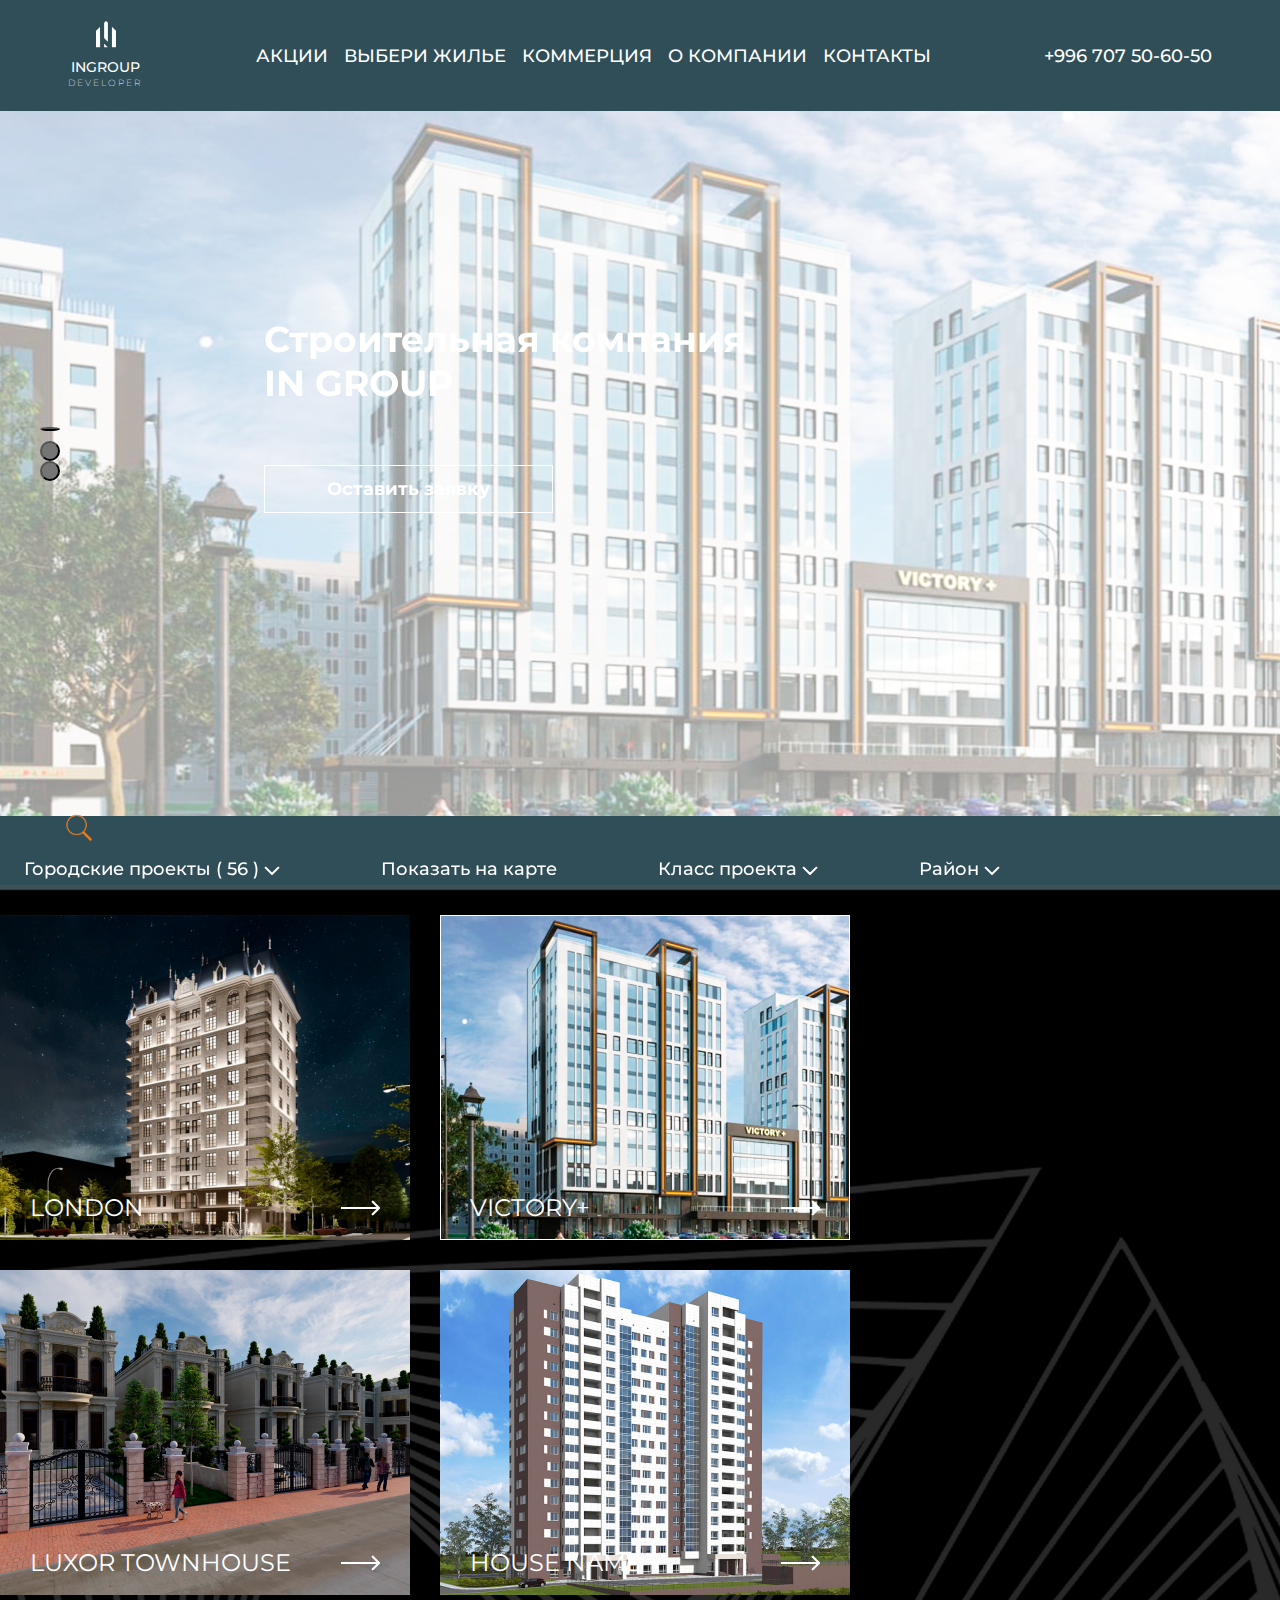
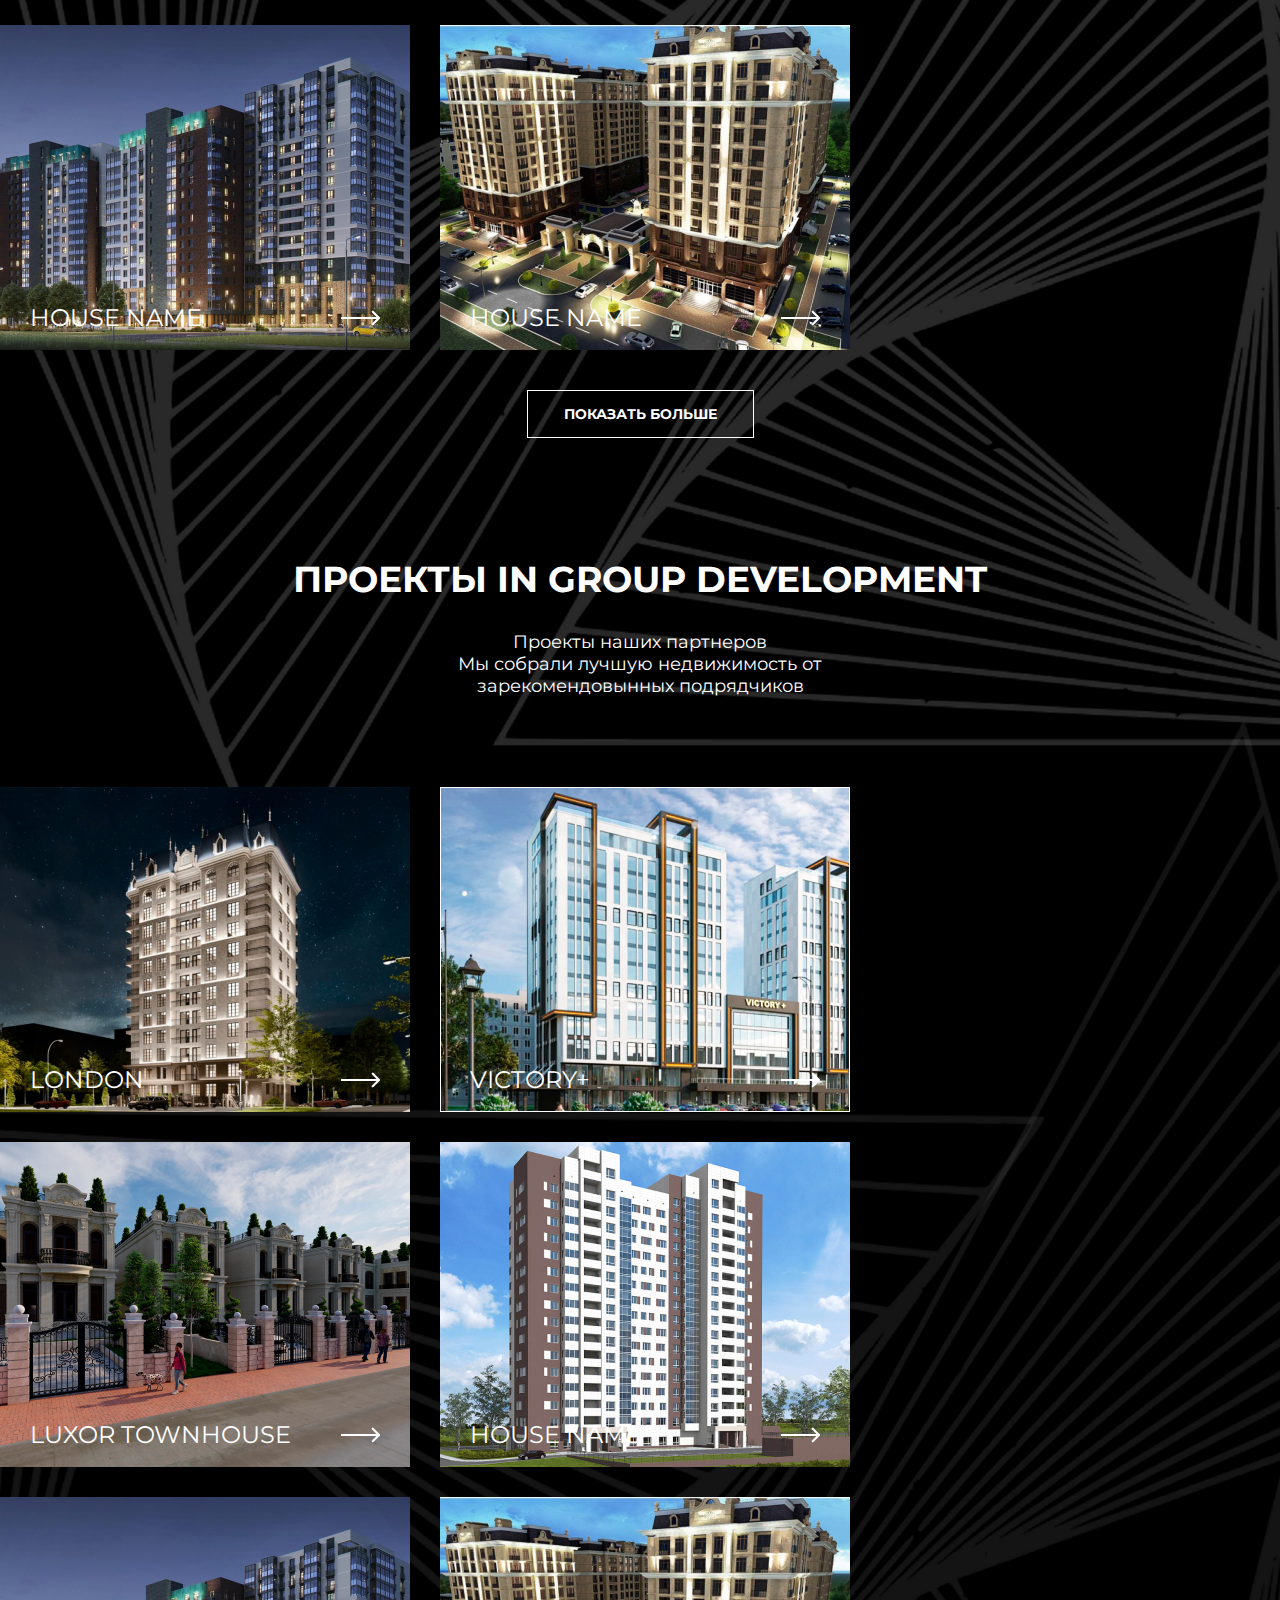
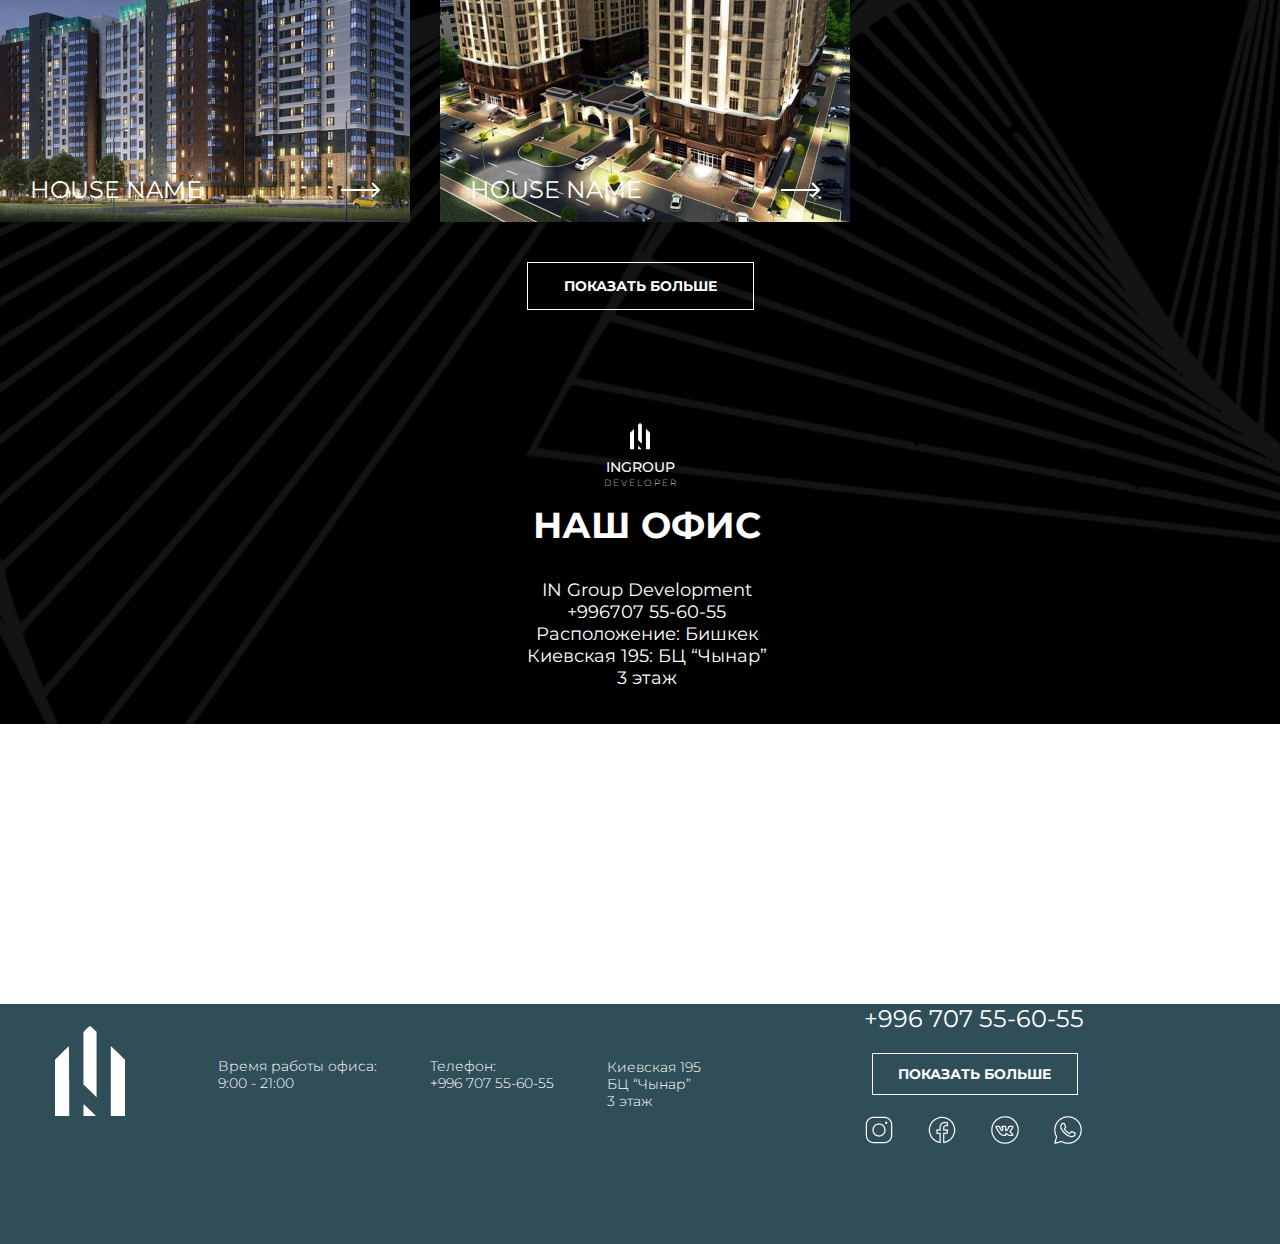
==== index.html @ eb4020ed "Настройка страниц" ====
<!DOCTYPE html>
<html lang="en">

<head>
  <meta charset="UTF-8" />
  <meta http-equiv="X-UA-Compatible" content="IE=edge" />
  <meta name="viewport" content="width=device-width, initial-scale=1.0" />
  <title>IN_GROUP</title>
  <!-- Подключение стилей -->
  <link rel="stylesheet" href="css/bootstrap.css" />
  <link href="https://cdn.jsdelivr.net/npm/bootstrap@5.2.0-beta1/dist/css/bootstrap.min.css" rel="stylesheet"
    integrity="sha384-0evHe/X+R7YkIZDRvuzKMRqM+OrBnVFBL6DOitfPri4tjfHxaWutUpFmBp4vmVor" crossorigin="anonymous" />
  <link rel="stylesheet" href="css/main.css" />
  <link rel="preconnect" href="https://fonts.googleapis.com" />
  <link rel="preconnect" href="https://fonts.gstatic.com" crossorigin />
  <link
    href="https://fonts.googleapis.com/css2?family=Inter:wght@300&family=Montserrat:wght@200;400;500;700&family=Roboto:ital@0;1&family=Shizuru&display=swap"
    rel="stylesheet" />
  <!-- Подключение стилей -->
</head>

<body>
  <!-- HEADER  START-->
  <header>
    <div class="container-xxl">
      <nav class="navbar navbar-expand-lg">
        <div class="hedear__block d-flex justify-content-around">
          <div class="logo d-flex flex-column align-items-center justify-content-center ml-n2">
            <a class="mb-1" href="index.html">
              <svg width="20" height="27" viewBox="0 0 20 27" fill="none" xmlns="http://www.w3.org/2000/svg">
                <path fill-rule="evenodd" clip-rule="evenodd"
                  d="M8.96469 0.876563L8.125 1.75281V9.40187V17.0509L10 18.9062L11.875 20.7616V11.2206V1.67938L10.9984 0.839686C10.5166 0.377811 10.0506 0 9.96313 0C9.87594 0 9.42656 0.394375 8.96469 0.876563ZM1.94406 7.89906L0 9.86063V18.0553V26.25H2.03125H4.0625V16.0938C4.0625 10.5078 4.02344 5.9375 3.97531 5.9375C3.9275 5.9375 3.01344 6.82031 1.94406 7.89906ZM15.9375 16.0247V26.25H17.9688H20V18.0378V9.82563L17.9688 7.8125L15.9375 5.79937V16.0247ZM8.125 24.5312V26.25H9.91125H11.6975L10 24.5312C9.06656 23.5859 8.2625 22.8125 8.21375 22.8125C8.165 22.8125 8.125 23.5859 8.125 24.5312Z"
                  fill="white" />
              </svg>
            </a>
            <span class="logo_text1 mb-1">INGROUP</span>
            <span class="logo_text2 mb-1">D E V E L O P E R</span>
          </div>
          <div class="navbar-nav header-title d-flex align-items-center">
            <a class="nav-link active" aria-current="page" href="#">АКЦИИ</a>
            <a class="nav-link" href="choose_accommodation.html">ВЫБЕРИ ЖИЛЬЕ</a>
            <a class="nav-link" href="commerce.html">КОММЕРЦИЯ</a>
            <a class="nav-link" href="about_company.html">О КОМПАНИИ</a>
            <a class="nav-link" href="#">КОНТАКТЫ</a>
          </div>
          <div class="telephone d-flex align-items-center">+996 707 50-60-50</div>
        </div>
      </nav>
    </div>
  </header>

  <!-- HEADER END-->

  <!-- SLIDER START-->

  <section>
    <div class="container-xxl">
      <div id="carouselExampleDark" class="carousel carousel-dark slide" data-bs-ride="carousel">
        <div class="carousel-indicators flex-column slaider__button">
          <button type="button" data-bs-target="#carouselExampleDark" data-bs-slide-to="0" class="active"
            aria-current="true" aria-label="Slide 1"></button>
          <button type="button" data-bs-target="#carouselExampleDark" data-bs-slide-to="1"
            aria-label="Slide 2"></button>
          <button type="button" data-bs-target="#carouselExampleDark" data-bs-slide-to="2"
            aria-label="Slide 3"></button>
        </div>
        <div class="carousel-inner">
          <div class="carousel-item active" data-bs-interval="10000">
            <img src="img/slaider_image_1.svg" class="d-block " alt="..." />
            <div class="carousel-caption d-none d-md-block mb-12">
              <div class="d-flex flex-column justify-content-start">
                <span class="d-flex">Строительная компания</span>
                <span class="d-flex">IN GROUP</span>
              </div>
              <button type="button" class="d-flex justify-content-start">
                Оставить заявку
              </button>
            </div>
          </div>
          <div class="carousel-item" data-bs-interval="2000">
            <img src="img/slaider_image_2.svg" class="d-block " alt="..." />
            <div class="carousel-caption d-none d-md-block">
              <div class="d-flex flex-column justify-content-start">
                <span class="d-flex">Строительная компания</span>
                <span class="d-flex">IN GROUP</span>
              </div>
              <button type="button" class="d-flex justify-content-start">
                Оставить заявку
              </button>
            </div>
          </div>
          <div class="carousel-item">
            <img src="img/slaider_image_3.svg" class="d-block" alt="..." />
            <div class="carousel-caption d-none d-md-block">
              <div class="d-flex flex-column justify-content-start">
                <span class="d-flex">Строительная компания</span>
                <span class="d-flex">IN GROUP</span>
              </div>
              <button type="button" class="d-flex justify-content-start">
                Оставить заявку
              </button>
            </div>
          </div>
        </div>
      </div>
    </div>
    <nav class="navbar navbar-expand-lg bg-light lowerbar">
      <div class="container-xxl">
        <svg class="ml-5" width="30" height="30" viewBox="0 0 30 30" fill="none" xmlns="http://www.w3.org/2000/svg"
          xmlns:xlink="http://www.w3.org/1999/xlink">
          <rect width="30" height="30" fill="url(#pattern0)" />
          <defs>
            <pattern id="pattern0" patternContentUnits="objectBoundingBox" width="1" height="1">
              <use xlink:href="#image0_9_82" transform="scale(0.02)" />
            </pattern>
            <image id="image0_9_82" width="50" height="50"
              xlink:href="[data-uri]" />
          </defs>
        </svg>
        <button class="navbar-toggler" type="button" data-bs-toggle="collapse" data-bs-target="#navbarNavDropdown"
          aria-controls="navbarNavDropdown" aria-expanded="false" aria-label="Toggle navigation">
          <span class="navbar-toggler-icon"></span>
        </button>
        <div class="collapse navbar-collapse d-flex justify-content-center " id="navbarNavDropdown">
          <ul class="navbar-nav lowerbar__nav d-flex align-items-center">
            <li class="nav-item dropdown">
              <a class="nav-link" href="#" id="navbarDropdownMenuLink" role="button" data-bs-toggle="dropdown"
                aria-expanded="false">
                Городские проекты ( 56 )
                <svg width="16" height="9" viewBox="0 0 16 9" fill="none" xmlns="http://www.w3.org/2000/svg">
                  <path
                    d="M7.29289 8.70711C7.68342 9.09763 8.31658 9.09763 8.70711 8.70711L15.0711 2.34315C15.4616 1.95262 15.4616 1.31946 15.0711 0.928932C14.6805 0.538408 14.0474 0.538408 13.6569 0.928932L8 6.58579L2.34315 0.928932C1.95262 0.538408 1.31946 0.538408 0.928932 0.928932C0.538408 1.31946 0.538408 1.95262 0.928932 2.34315L7.29289 8.70711ZM7 6V8H9V6H7Z"
                    fill="white" />
                </svg>
              </a>
              <ul class="dropdown-menu" aria-labelledby="navbarDropdownMenuLink">
                <li><a class="dropdown-item" href="#">Action</a></li>
                <li><a class="dropdown-item" href="#">Another action</a></li>
                <li>
                  <a class="dropdown-item" href="#">Something else here</a>
                </li>
              </ul>
            </li>
            <li class="nav-item">
              <a class="nav-link" href="#">Показать на карте</a>
            </li>
            <li class="nav-item dropdown  d-flex">
              <a class="nav-link" href="#" id="navbarDropdownMenuLink" role="button" data-bs-toggle="dropdown"
                aria-expanded="false">
                Класс проекта
                <svg width="16" height="9" viewBox="0 0 16 9" fill="none" xmlns="http://www.w3.org/2000/svg">
                  <path
                    d="M7.29289 8.70711C7.68342 9.09763 8.31658 9.09763 8.70711 8.70711L15.0711 2.34315C15.4616 1.95262 15.4616 1.31946 15.0711 0.928932C14.6805 0.538408 14.0474 0.538408 13.6569 0.928932L8 6.58579L2.34315 0.928932C1.95262 0.538408 1.31946 0.538408 0.928932 0.928932C0.538408 1.31946 0.538408 1.95262 0.928932 2.34315L7.29289 8.70711ZM7 6V8H9V6H7Z"
                    fill="white" />
                </svg>
              </a>
              <ul class="dropdown-menu" aria-labelledby="navbarDropdownMenuLink">
                <li><a class="dropdown-item" href="#">Action</a></li>
                <li><a class="dropdown-item" href="#">Another action</a></li>
                <li>
                  <a class="dropdown-item" href="#">Something else here</a>
                </li>
              </ul>
            </li>
            <li class="nav-item dropdown d-flex">
              <a class="nav-link" href="#" id="navbarDropdownMenuLink" role="button" data-bs-toggle="dropdown"
                aria-expanded="false">
                Район
                <svg width="16" height="9" viewBox="0 0 16 9" fill="none" xmlns="http://www.w3.org/2000/svg">
                  <path
                    d="M7.29289 8.70711C7.68342 9.09763 8.31658 9.09763 8.70711 8.70711L15.0711 2.34315C15.4616 1.95262 15.4616 1.31946 15.0711 0.928932C14.6805 0.538408 14.0474 0.538408 13.6569 0.928932L8 6.58579L2.34315 0.928932C1.95262 0.538408 1.31946 0.538408 0.928932 0.928932C0.538408 1.31946 0.538408 1.95262 0.928932 2.34315L7.29289 8.70711ZM7 6V8H9V6H7Z"
                    fill="white" />
                </svg>
              </a>
              <ul class="dropdown-menu" aria-labelledby="navbarDropdownMenuLink">
                <li><a class="dropdown-item" href="#">Action</a></li>
                <li><a class="dropdown-item" href="#">Another action</a></li>
                <li>
                  <a class="dropdown-item" href="#">Something else here</a>
                </li>
              </ul>
            </li>
          </ul>
        </div>
      </div>
    </nav>
  </section>

  <!-- SLIDER END-->

  <!-- PROJECTS START-->

  <section class="progect">
    <div class="container-xxl">
      <div class="house d-flex flex-wrap">
        <div class="house__item">
          <img src="/img/project/house1.png" alt="" />
          <div class="house__item--block">
            <span class="">LONDON</span>
            <img src="img/project/Arrow 1.png" alt="" class="">
          </div>
        </div>
        <div class="house__item">
          <img src="/img/project/house2.png" alt="" />
          <div class="house__item--block">
            <span class="">VICTORY+</span>
            <img src="img/project/Arrow 1.png" alt="" class="">
          </div>
        </div>
        <div class="house__item">
          <img src="/img/project/house3.png" alt="" />
          <div class="house__item--block">
            <span class="">LUXOR TOWNHOUSE</span>
            <img src="img/project/Arrow 1.png" alt="" class="">
          </div>
        </div>
        <div class="house__item">
          <img src="/img/project/house4.png" alt="" />
          <div class="house__item--block">
            <span class="">HOUSE NAME</span>
            <img src="img/project/Arrow 1.png" alt="" class="">
          </div>
        </div>
        <div class="house__item">
          <img src="/img/project/house5.png" alt="" />
          <div class="house__item--block">
            <span class="">HOUSE NAME</span>
            <img src="img/project/Arrow 1.png" alt="" class="">
          </div>
        </div>
        <div class="house__item">
          <img src="/img/project/house6.png" alt="" />
          <div class="house__item--block">
            <span class="">HOUSE NAME</span>
            <img src="img/project/Arrow 1.png" alt="" class="">
          </div>
        </div>
      </div>
      <div class="d-flex flex-column align-items-center project-title">
        <button type="button" class="">
          ПОКАЗАТЬ БОЛЬШЕ
        </button>
        <span class="span1">
          ПРОЕКТЫ IN GROUP DEVELOPMENT
        </span>
        <div class="">
          Проекты наших партнеров
          <br>Мы собрали лучшую недвижимость от
          <br>зарекомендовынных подрядчиков
        </div>
      </div>
      <div class="house d-flex flex-wrap">
        <div class="house__item">
          <img src="/img/project/house1.png" alt="" />
          <div class="house__item--block">
            <span class="">LONDON</span>
            <img src="img/project/Arrow 1.png" alt="" class="">
          </div>
        </div>
        <div class="house__item">
          <img src="/img/project/house2.png" alt="" />
          <div class="house__item--block">
            <span class="">VICTORY+</span>
            <img src="img/project/Arrow 1.png" alt="" class="">
          </div>
        </div>
        <div class="house__item">
          <img src="/img/project/house3.png" alt="" />
          <div class="house__item--block">
            <span class="">LUXOR TOWNHOUSE</span>
            <img src="img/project/Arrow 1.png" alt="" class="">
          </div>
        </div>
        <div class="house__item">
          <img src="/img/project/house4.png" alt="" />
          <div class="house__item--block">
            <span class="">HOUSE NAME</span>
            <img src="img/project/Arrow 1.png" alt="" class="">
          </div>
        </div>
        <div class="house__item">
          <img src="/img/project/house5.png" alt="" />
          <div class="house__item--block">
            <span class="">HOUSE NAME</span>
            <img src="img/project/Arrow 1.png" alt="" class="">
          </div>
        </div>
        <div class="house__item">
          <img src="/img/project/house6.png" alt="" />
          <div class="house__item--block">
            <span class="">HOUSE NAME</span>
            <img src="img/project/Arrow 1.png" alt="" class="">
          </div>
        </div>
      </div>
      <div class="d-flex flex-column align-items-center project-title">
        <button type="button" class="button2">
          ПОКАЗАТЬ БОЛЬШЕ
        </button>
        <div class="logo-project-title d-flex flex-column align-items-center justify-content-center">
          <a class="mb-1" href="#">
            <svg width="20" height="27" viewBox="0 0 20 27" fill="none" xmlns="http://www.w3.org/2000/svg">
              <path fill-rule="evenodd" clip-rule="evenodd"
                d="M8.96469 0.876563L8.125 1.75281V9.40187V17.0509L10 18.9062L11.875 20.7616V11.2206V1.67938L10.9984 0.839686C10.5166 0.377811 10.0506 0 9.96313 0C9.87594 0 9.42656 0.394375 8.96469 0.876563ZM1.94406 7.89906L0 9.86063V18.0553V26.25H2.03125H4.0625V16.0938C4.0625 10.5078 4.02344 5.9375 3.97531 5.9375C3.9275 5.9375 3.01344 6.82031 1.94406 7.89906ZM15.9375 16.0247V26.25H17.9688H20V18.0378V9.82563L17.9688 7.8125L15.9375 5.79937V16.0247ZM8.125 24.5312V26.25H9.91125H11.6975L10 24.5312C9.06656 23.5859 8.2625 22.8125 8.21375 22.8125C8.165 22.8125 8.125 23.5859 8.125 24.5312Z"
                fill="white" />
            </svg>
          </a>
          <span class="logo_text1 mb-1">INGROUP</span>
          <span class="logo_text2 mb-1">D E V E L O P E R</span>
        </div>
        <span class="span2">
          НАШ ОФИС
        </span>
        <div class="address">
          IN Group Development
          <br>+996707 55-60-55
          <br>Расположение: Бишкек
          <br>Киевская 195: БЦ “Чынар”
          <br>3 этаж
        </div>
      </div>
    </div>
  </section>

  <!-- PROJECTS END-->

  <!-- MAP START-->

  <section class="section-map">
    <div class="container-xxl">
      <div class="map">
        <iframe
          src="https://www.google.com/maps/embed?pb=!1m18!1m12!1m3!1d2923.849514815097!2d74.57526641472805!3d42.876020310354754!2m3!1f0!2f0!3f0!3m2!1i1024!2i768!4f13.1!3m3!1m2!1s0x389ec8162400a293%3A0x1d304b8e4ea9b351!2zMTk1INGD0LsuINCa0LjQtdCy0YHQutCw0Y8sINCR0LjRiNC60LXQug!5e0!3m2!1sru!2skg!4v1654574723493!5m2!1sru!2skg"
          width="1300" height="280" style="border:0;" allowfullscreen="" loading="lazy"
          referrerpolicy="no-referrer-when-downgrade"></iframe>
      </div>
    </div>
  </section>

  <!-- MAP END-->

  <!-- FOOTER START -->

  <section class="section-footer">
    <div class="container-xxl">
      <div class="footer d-flex justify-content-around align-items-center">
        <a class="" href="#">
          <svg width="70" height="90" viewBox="0 0 70 90" fill="none" xmlns="http://www.w3.org/2000/svg">
            <path fill-rule="evenodd" clip-rule="evenodd"
              d="M31.3764 3.00536L28.4375 6.00964V32.235V58.4604L35 64.8214L41.5625 71.1825V38.4707V5.75786L38.4945 2.87892C36.808 1.29535 35.1772 0 34.8709 0C34.5658 0 32.993 1.35214 31.3764 3.00536ZM6.80422 27.0825L0 33.8079V61.9039V90H7.10938H14.2188V55.1786C14.2188 36.0268 14.082 20.3571 13.9136 20.3571C13.7462 20.3571 10.547 23.3839 6.80422 27.0825ZM55.7812 54.9418V90H62.8906H70V61.8439V33.6879L62.8906 26.7857L55.7812 19.8836V54.9418ZM28.4375 84.1071V90H34.6894H40.9413L35 84.1071C31.733 80.8661 28.9187 78.2143 28.7481 78.2143C28.5775 78.2143 28.4375 80.8661 28.4375 84.1071Z"
              fill="white" />
          </svg>
        </a>
        <span class="span1">
          Время работы офиса:
          <br>9:00 - 21:00
        </span>
        <span class="span2">
          Телефон:<br>+996 707 55-60-55
        </span>
        <span class="span3">
          Киевская 195
          <br>БЦ “Чынар”
          <br>3 этаж
        </span>
        <div class="d-flex flex-column social_network ">
          <span class="telephone">+996 707 55-60-55</span>
          <button type="button" class="ml-2">
            ПОКАЗАТЬ БОЛЬШЕ
          </button>
          <div class="d-flex justify-content-between">
            <a href="#"><img src="img/icons8-instagram-100 1.png" alt=""></a>
            <a href="#"><img src="img/icons8-facebook-100 1.png" alt=""></a>
            <a href="#"><img src="img/icons8-vk-circled-100 1.png" alt=""></a>
            <a href="#"><img src="img/icons8-whatsapp-100 1.png" alt=""></a>
          </div>
        </div>
      </div>
    </div>
  </section>

  <!-- FOOTER END -->

  <!-- Подключение скриптов -->
  <script src="https://cdn.jsdelivr.net/npm/bootstrap@5.2.0-beta1/dist/js/bootstrap.bundle.min.js"
    integrity="sha384-pprn3073KE6tl6bjs2QrFaJGz5/SUsLqktiwsUTF55Jfv3qYSDhgCecCxMW52nD2"
    crossorigin="anonymous"></script>
  <script src="js/script.js"></script>
  <!-- Подключение скриптов -->

</body>

</html>
---- css/main.css ----
* {
  margin: 0;
  padding: 0;
  -webkit-box-sizing: border-box;
          box-sizing: border-box;
  font-family: 'Montserrat', sans-serif;
}

body {
  margin: 0;
  padding: 0;
}

header {
  margin: 0 auto;
  color: #FFFFFF;
  background: #304E58 !important;
}

.hedear__block {
  width: 100%;
  background: #304E58 !important;
  height: 95px !important;
}

.nav-link {
  color: #FFFFFF !important;
  font-style: normal;
  font-weight: 500;
  font-size: 18px;
  line-height: 22px;
}

.navbar {
  --bs-navbar-padding-y: 0 !important;
}

.logo_text1 {
  width: 70px;
  height: 14px;
  font-style: normal;
  font-weight: 500;
  font-size: 14px;
  line-height: 17px;
}

.logo_text2 {
  width: 76px;
  height: 9px;
  font-style: normal;
  font-weight: 200;
  font-size: 9px;
  line-height: 11px;
}

.telephone {
  font-style: normal;
  font-weight: 500;
  font-size: 18px;
  line-height: 22px;
}

.slaider__button {
  width: 50px;
  margin-left: 40px !important;
  margin-right: 10px !important;
  padding-bottom: 325px;
}

.slaider__button button {
  width: 20px !important;
  height: 20px !important;
  border-radius: 50%;
  background: #757575;
}

.slaider__button button.active {
  margin-top: 10px !important;
  margin-bottom: 10px !important;
  height: 0px !important;
  background: #FFFFFF !important;
}

.carousel-caption div {
  font-style: normal;
  font-weight: 700;
  font-size: 36px;
  line-height: 44px;
  margin-left: 72px;
  color: #FFFFFF;
}

.carousel-caption button {
  padding: 12px 62px;
  background-color: rgba(28, 28, 28, 0);
  border: 1px solid #FFFFFF;
  font-style: normal;
  font-weight: 700;
  font-size: 18px;
  line-height: 22px;
  color: #FFFFFF;
  margin-bottom: 263px;
  margin-top: 60px;
  margin-left: 72px;
}

.navbar__lower__block {
  background: #304E58 !important;
  height: 69px !important;
}

.lowerbar {
  background: #304E58 !important;
  height: 69px !important;
}

.lowerbar__nav {
  gap: 85px;
}

.progect {
  background-image: url("../img/project/Bakground3.png");
  background-size: cover;
  background-repeat: no-repeat;
  background-position: center;
}

.house {
  gap: 30px 30px;
  padding-top: 30px;
}

.house__item {
  position: relative;
  width: 410px;
  height: 325px;
}

.house__item--block {
  display: -webkit-box;
  display: -ms-flexbox;
  display: flex;
  -webkit-box-pack: justify;
      -ms-flex-pack: justify;
          justify-content: space-between;
  -webkit-box-align: center;
      -ms-flex-align: center;
          align-items: center;
  width: 380px;
  height: 25px;
  position: absolute;
  bottom: 20px;
  padding-left: 30px;
}

.house__item--block span {
  font-style: normal;
  font-weight: 400;
  font-size: 24px;
  line-height: 29px;
  color: #FFFFFF;
}

.project-title button {
  background-color: rgba(28, 28, 28, 0);
  border: 1px solid #FFFFFF;
  font-style: normal;
  font-weight: 700;
  font-size: 14px;
  line-height: 17px;
  color: #FFFFFF;
  margin-top: 40px;
  width: 227px;
  height: 48px;
}

.project-title .span1 {
  font-style: normal;
  font-weight: 700;
  font-size: 36px;
  line-height: 44px;
  color: #FFFFFF;
  margin-top: 119px;
}

.project-title div {
  margin-top: 30px;
  margin-bottom: 65px;
  width: 486px;
  height: 61px;
  font-style: normal;
  font-weight: 400;
  font-size: 18px;
  line-height: 22px;
  text-align: center;
  color: #FFFFFF;
}

.project-title .button2 {
  margin-bottom: 86px;
}

.project-title .span2 {
  margin-top: 16px;
  margin-left: 13px;
  font-style: normal;
  font-weight: 700;
  font-size: 36px;
  line-height: 44px;
  color: #FFFFFF;
}

.project-title .logo-project-title {
  margin-bottom: 0;
}

.project-title .address {
  height: 80px;
  margin-top: 32px;
  margin-left: 13px;
}

.map {
  overflow: hidden;
  margin-top: 0px;
  height: 280px;
}

.section-footer {
  height: 240px;
  background: #304E58 !important;
}

.footer svg {
  margin-left: 28px;
}

.footer span {
  font-style: normal;
  font-weight: 300;
  font-size: 14px;
  line-height: 17px;
  color: #FFFFFF;
}

.footer button {
  background-color: rgba(28, 28, 28, 0);
  border: 1px solid #FFFFFF;
  font-style: normal;
  font-weight: 700;
  font-size: 14px;
  line-height: 17px;
  color: #FFFFFF;
  width: 206px;
  height: 42px;
}

.footer .span1 {
  margin-left: 40px;
}

.footer .span3 {
  margin-right: 110px;
  margin-top: 20px;
}

.social_network {
  gap: 20px;
  margin-right: 170px;
}

.social_network .telephone {
  font-style: normal;
  font-weight: 400;
  font-size: 24px;
  line-height: 29px;
  color: #FFFFFF;
}

.items {
  height: 869px;
  background-image: url("../img/Bakground2.png");
  background-size: cover;
  background-repeat: no-repeat;
  background-position: center;
}

.items svg {
  margin-top: 150px;
}

.items span {
  margin-top: 12px;
  font-style: normal;
  font-weight: 500;
  font-size: 36px;
  line-height: 44px;
  color: #FFFFFF;
}

.items div {
  margin-top: 40px;
  width: 800px;
  font-style: normal;
  font-weight: 500;
  font-size: 15px;
  line-height: 18px;
  text-align: center;
  color: #FFFFFF;
}

.image {
  position: relative;
}

.image button {
  position: absolute;
  font-style: normal;
  left: 0;
  bottom: 0;
  font-weight: 700;
  font-size: 32px;
  line-height: 39px;
  text-align: center;
  color: #000000;
  -webkit-box-sizing: border-box;
          box-sizing: border-box;
  width: 344px;
  height: 390px;
  background: rgba(255, 255, 255, 0.3);
  border: 3px solid #000000;
  -webkit-backdrop-filter: blur(4px);
          backdrop-filter: blur(4px);
}

.image .string3 {
  margin-right: 105px;
}

.image .color_white {
  color: white;
}

.news {
  height: 219px;
  background: #405258;
  font-style: normal;
  font-weight: 500;
  font-size: 36px;
  line-height: 44px;
  color: #FFFFFF;
}

.choose-footer {
  position: relative;
  width: 100%;
  -webkit-box-pack: center;
      -ms-flex-pack: center;
          justify-content: center;
}

.choose-footer__form {
  position: absolute;
  gap: 50px;
  top: 0;
  font-style: normal;
  font-weight: 400;
  font-size: 24px;
  line-height: 29px;
  color: #FFFFFF;
}

.choose-footer__form button {
  margin-top: 55px;
  margin-left: 40px;
  background-color: rgba(28, 28, 28, 0);
  border: 1px solid #FFFFFF;
  font-style: normal;
  font-weight: 700;
  font-size: 14px;
  line-height: 17px;
  color: #FFFFFF;
  padding: 15px;
  width: 280px;
}

.choose-footer .input {
  height: 25px;
}

.choose-footer input {
  outline: none !important;
  border: 0;
  border-bottom: 2px solid #FFFFFF;
  background-color: rgba(28, 28, 28, 0);
  color: #FFFFFF;
  padding-left: 10px;
}

.information {
  position: relative;
  height: 2100px;
  background-image: url("../img/commerce/image.png");
  background-size: cover;
  background-repeat: no-repeat;
  background-position: center;
}

.information .block1 {
  height: 820px;
  width: 439px;
  margin-right: 165px;
}

.information .block1 div {
  width: 439px;
  height: 400px;
  margin-top: 80px;
  background: #C4C4C4;
}

.information .block2 {
  height: 700px;
  width: 520px;
}

.information .block2 div {
  width: 439px;
  height: 395px;
  margin-left: 50px;
  margin-top: 30px;
  background: #C4C4C4;
}

.information span {
  margin-top: 90px;
  font-style: normal;
  font-weight: 500;
  font-size: 36px;
  line-height: 44px;
  text-align: center;
  color: #FFFFFF;
}

.information .row {
  gap: 70px;
}

.information .row div {
  width: 378px;
  height: 218px;
  display: -webkit-box;
  display: -ms-flexbox;
  display: flex;
  -webkit-box-align: center;
      -ms-flex-align: center;
          align-items: center;
  -webkit-box-pack: center;
      -ms-flex-pack: center;
          justify-content: center;
  background: -webkit-gradient(linear, right top, left top, color-stop(50%, #2A4451), color-stop(163.89%, rgba(0, 0, 0, 0)));
  background: linear-gradient(270deg, #2A4451 50%, rgba(0, 0, 0, 0) 163.89%);
  font-style: normal;
  font-weight: 500;
  font-size: 18px;
  line-height: 22px;
  text-align: center;
  color: #FFFFFF;
}

.information2 {
  height: 140px;
  background-color: #000000;
}

.information2 span {
  font-style: normal;
  font-weight: 500;
  font-size: 36px;
  line-height: 44px;
  text-align: center;
  color: #FFFFFF;
}

.information2 a {
  margin-right: 250px;
  margin-left: 130px;
}

.information3 {
  height: 950px;
}

.information3__block {
  width: 771px;
  height: 365px;
  gap: 15px;
  background: #405258;
  font-style: normal;
  font-weight: 500;
  font-size: 24px;
  line-height: 29px;
  text-align: center;
  color: #FFFFFF;
}

.information4 {
  height: 711px;
  left: 0px;
  top: 3185px;
  background: #405258;
}

.information4__block {
  width: 520px;
  height: 577px;
  font-style: normal;
  font-weight: 500;
  font-size: 15px;
  line-height: 18px;
  color: #FFFFFF;
}

.information4__block span {
  font-style: normal;
  font-weight: 500;
  font-size: 36px;
  line-height: 44px;
  color: #FFFFFF;
}
/*# sourceMappingURL=main.css.map */
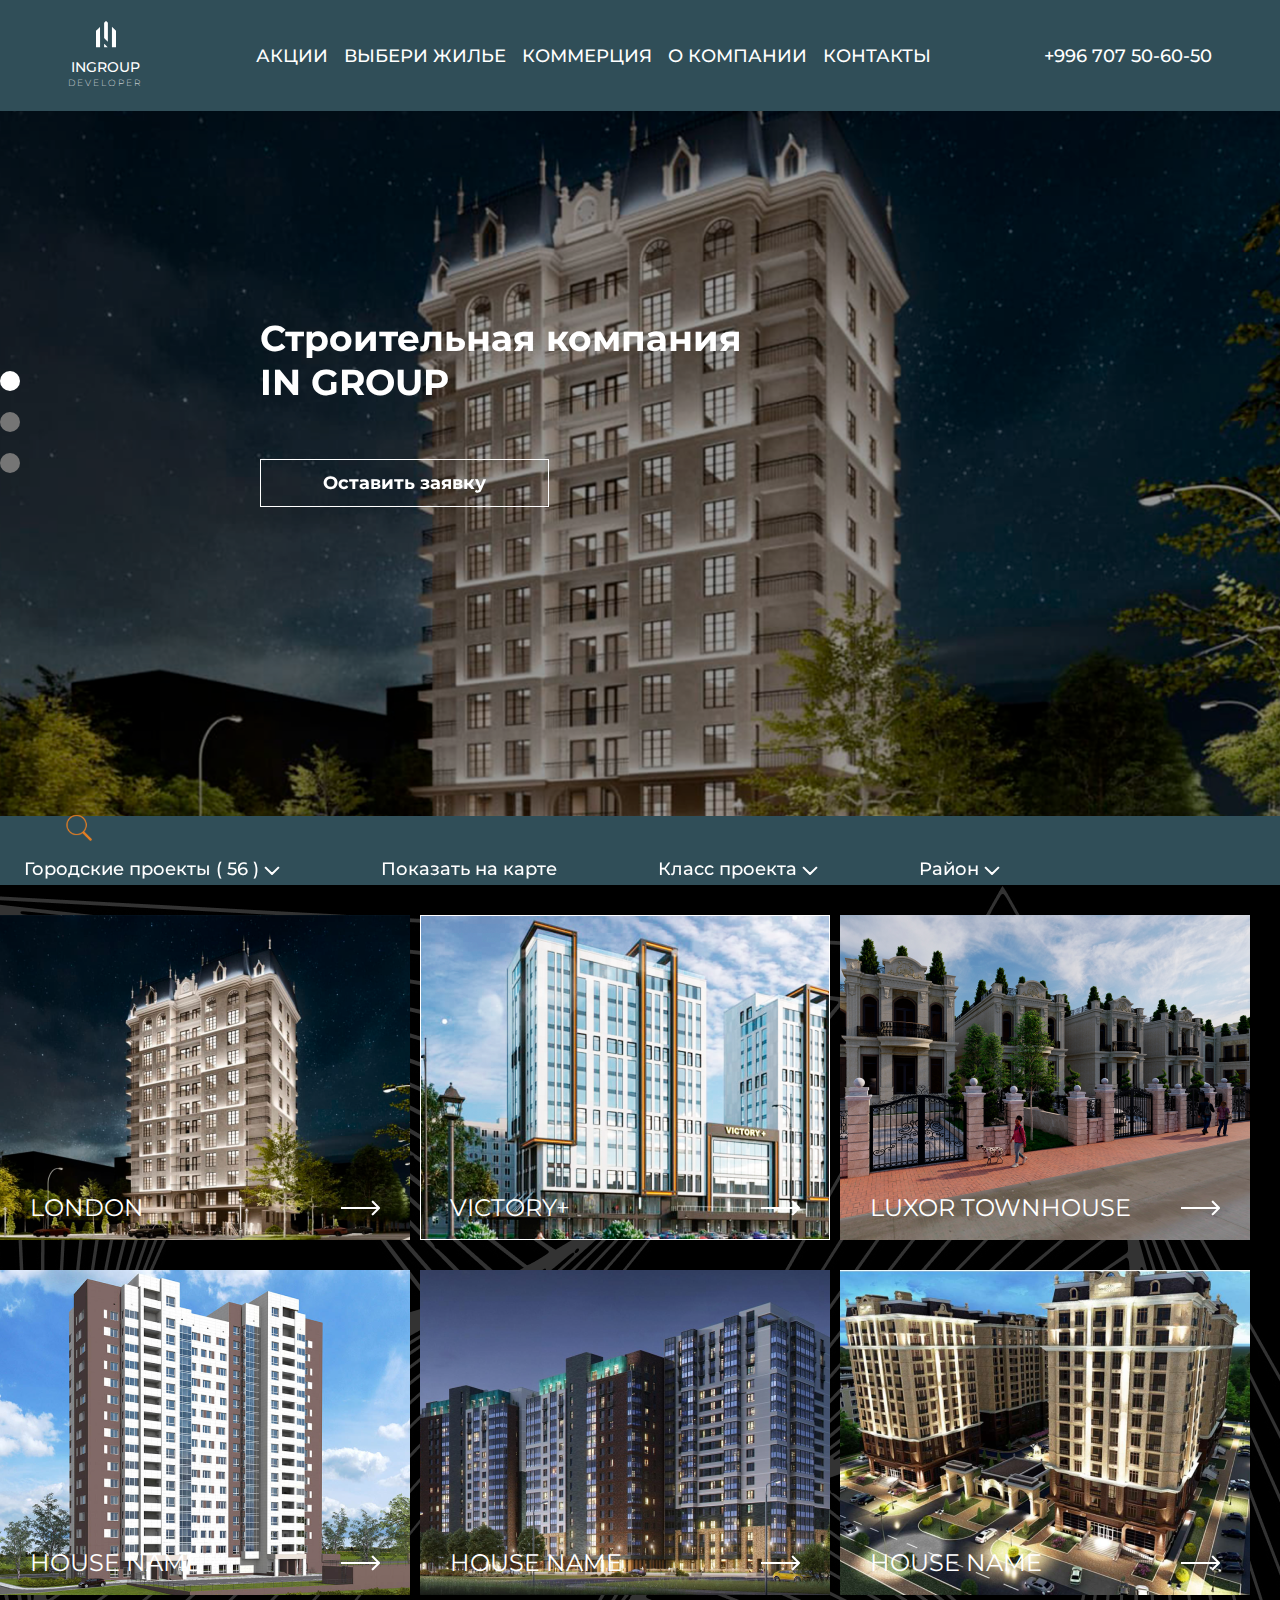
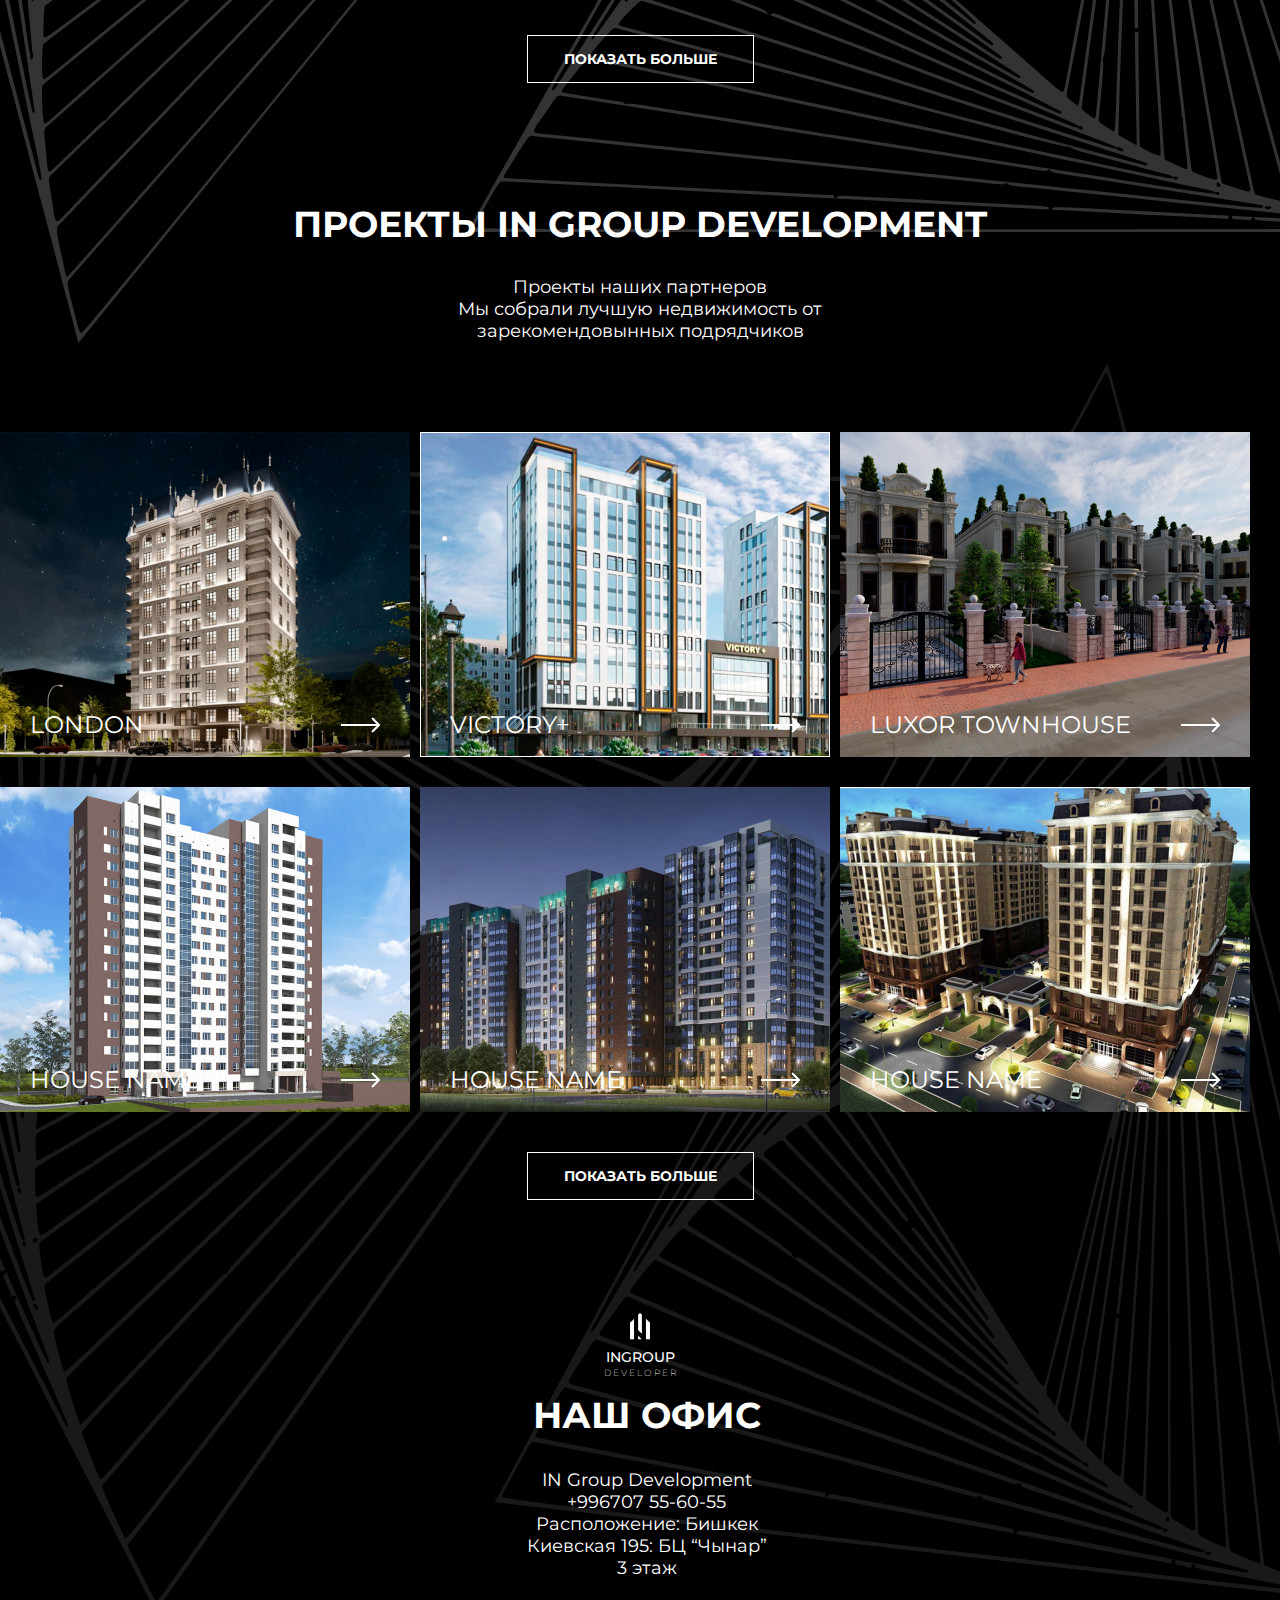
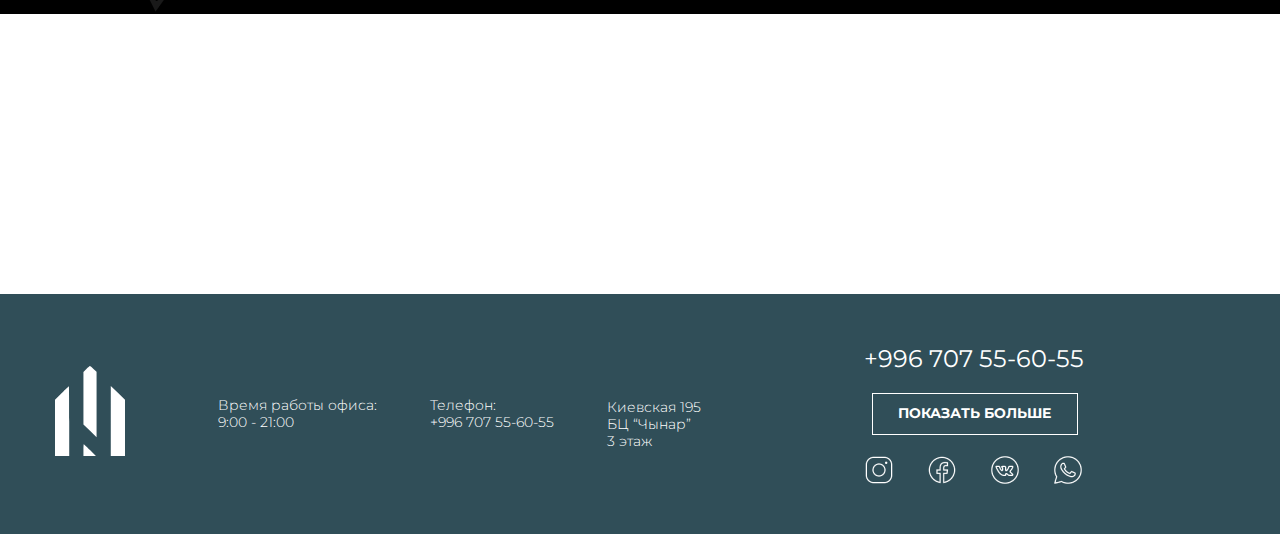
==== commit 088d286a: "Закончил слайдер" ====
--- a/index.html
+++ b/index.html
@@ -1,393 +1,491 @@
 <!DOCTYPE html>
 <html lang="en">
-
-<head>
-  <meta charset="UTF-8" />
-  <meta http-equiv="X-UA-Compatible" content="IE=edge" />
-  <meta name="viewport" content="width=device-width, initial-scale=1.0" />
-  <title>IN_GROUP</title>
-  <!-- Подключение стилей -->
-  <link rel="stylesheet" href="css/bootstrap.css" />
-  <link href="https://cdn.jsdelivr.net/npm/bootstrap@5.2.0-beta1/dist/css/bootstrap.min.css" rel="stylesheet"
-    integrity="sha384-0evHe/X+R7YkIZDRvuzKMRqM+OrBnVFBL6DOitfPri4tjfHxaWutUpFmBp4vmVor" crossorigin="anonymous" />
-  <link rel="stylesheet" href="css/main.css" />
-  <link rel="preconnect" href="https://fonts.googleapis.com" />
-  <link rel="preconnect" href="https://fonts.gstatic.com" crossorigin />
-  <link
-    href="https://fonts.googleapis.com/css2?family=Inter:wght@300&family=Montserrat:wght@200;400;500;700&family=Roboto:ital@0;1&family=Shizuru&display=swap"
-    rel="stylesheet" />
-  <!-- Подключение стилей -->
-</head>
-
-<body>
-  <!-- HEADER  START-->
-  <header>
-    <div class="container-xxl">
-      <nav class="navbar navbar-expand-lg">
-        <div class="hedear__block d-flex justify-content-around">
-          <div class="logo d-flex flex-column align-items-center justify-content-center ml-n2">
-            <a class="mb-1" href="index.html">
-              <svg width="20" height="27" viewBox="0 0 20 27" fill="none" xmlns="http://www.w3.org/2000/svg">
-                <path fill-rule="evenodd" clip-rule="evenodd"
-                  d="M8.96469 0.876563L8.125 1.75281V9.40187V17.0509L10 18.9062L11.875 20.7616V11.2206V1.67938L10.9984 0.839686C10.5166 0.377811 10.0506 0 9.96313 0C9.87594 0 9.42656 0.394375 8.96469 0.876563ZM1.94406 7.89906L0 9.86063V18.0553V26.25H2.03125H4.0625V16.0938C4.0625 10.5078 4.02344 5.9375 3.97531 5.9375C3.9275 5.9375 3.01344 6.82031 1.94406 7.89906ZM15.9375 16.0247V26.25H17.9688H20V18.0378V9.82563L17.9688 7.8125L15.9375 5.79937V16.0247ZM8.125 24.5312V26.25H9.91125H11.6975L10 24.5312C9.06656 23.5859 8.2625 22.8125 8.21375 22.8125C8.165 22.8125 8.125 23.5859 8.125 24.5312Z"
-                  fill="white" />
-              </svg>
-            </a>
-            <span class="logo_text1 mb-1">INGROUP</span>
-            <span class="logo_text2 mb-1">D E V E L O P E R</span>
-          </div>
-          <div class="navbar-nav header-title d-flex align-items-center">
-            <a class="nav-link active" aria-current="page" href="#">АКЦИИ</a>
-            <a class="nav-link" href="choose_accommodation.html">ВЫБЕРИ ЖИЛЬЕ</a>
-            <a class="nav-link" href="commerce.html">КОММЕРЦИЯ</a>
-            <a class="nav-link" href="about_company.html">О КОМПАНИИ</a>
-            <a class="nav-link" href="#">КОНТАКТЫ</a>
-          </div>
-          <div class="telephone d-flex align-items-center">+996 707 50-60-50</div>
-        </div>
-      </nav>
-    </div>
-  </header>
-
-  <!-- HEADER END-->
-
-  <!-- SLIDER START-->
-
-  <section>
-    <div class="container-xxl">
-      <div id="carouselExampleDark" class="carousel carousel-dark slide" data-bs-ride="carousel">
-        <div class="carousel-indicators flex-column slaider__button">
-          <button type="button" data-bs-target="#carouselExampleDark" data-bs-slide-to="0" class="active"
-            aria-current="true" aria-label="Slide 1"></button>
-          <button type="button" data-bs-target="#carouselExampleDark" data-bs-slide-to="1"
-            aria-label="Slide 2"></button>
-          <button type="button" data-bs-target="#carouselExampleDark" data-bs-slide-to="2"
-            aria-label="Slide 3"></button>
-        </div>
-        <div class="carousel-inner">
-          <div class="carousel-item active" data-bs-interval="10000">
-            <img src="img/slaider_image_1.svg" class="d-block " alt="..." />
-            <div class="carousel-caption d-none d-md-block mb-12">
-              <div class="d-flex flex-column justify-content-start">
+  <head>
+    <meta charset="UTF-8" />
+    <meta http-equiv="X-UA-Compatible" content="IE=edge" />
+    <meta name="viewport" content="width=device-width, initial-scale=1.0" />
+    <title>IN_GROUP</title>
+    <!-- Подключение стилей -->
+    <link rel="stylesheet" href="css/bootstrap.css" />
+    <link
+      href="https://cdn.jsdelivr.net/npm/bootstrap@5.2.0-beta1/dist/css/bootstrap.min.css"
+      rel="stylesheet"
+      integrity="sha384-0evHe/X+R7YkIZDRvuzKMRqM+OrBnVFBL6DOitfPri4tjfHxaWutUpFmBp4vmVor"
+      crossorigin="anonymous"
+    />
+    <link rel="stylesheet" href="css/main.css" />
+    <link rel="stylesheet" href="css/slick.css" />
+    <link rel="preconnect" href="https://fonts.googleapis.com" />
+    <link rel="preconnect" href="https://fonts.gstatic.com" crossorigin />
+    <link
+      href="https://fonts.googleapis.com/css2?family=Inter:wght@300&family=Montserrat:wght@200;400;500;700&family=Roboto:ital@0;1&family=Shizuru&display=swap"
+      rel="stylesheet"
+    />
+    <!-- Подключение стилей -->
+  </head>
+
+  <body>
+    <!-- HEADER  START-->
+    <header>
+      <div class="container-xxl">
+        <nav class="navbar navbar-expand-lg">
+          <div class="hedear__block d-flex justify-content-around">
+            <div
+              class="logo d-flex flex-column align-items-center justify-content-center ml-n2"
+            >
+              <a class="mb-1" href="index.html">
+                <svg
+                  width="20"
+                  height="27"
+                  viewBox="0 0 20 27"
+                  fill="none"
+                  xmlns="http://www.w3.org/2000/svg"
+                >
+                  <path
+                    fill-rule="evenodd"
+                    clip-rule="evenodd"
+                    d="M8.96469 0.876563L8.125 1.75281V9.40187V17.0509L10 18.9062L11.875 20.7616V11.2206V1.67938L10.9984 0.839686C10.5166 0.377811 10.0506 0 9.96313 0C9.87594 0 9.42656 0.394375 8.96469 0.876563ZM1.94406 7.89906L0 9.86063V18.0553V26.25H2.03125H4.0625V16.0938C4.0625 10.5078 4.02344 5.9375 3.97531 5.9375C3.9275 5.9375 3.01344 6.82031 1.94406 7.89906ZM15.9375 16.0247V26.25H17.9688H20V18.0378V9.82563L17.9688 7.8125L15.9375 5.79937V16.0247ZM8.125 24.5312V26.25H9.91125H11.6975L10 24.5312C9.06656 23.5859 8.2625 22.8125 8.21375 22.8125C8.165 22.8125 8.125 23.5859 8.125 24.5312Z"
+                    fill="white"
+                  />
+                </svg>
+              </a>
+              <span class="logo_text1 mb-1">INGROUP</span>
+              <span class="logo_text2 mb-1">D E V E L O P E R</span>
+            </div>
+            <div class="navbar-nav header-title d-flex align-items-center">
+              <a class="nav-link active" aria-current="page" href="#">АКЦИИ</a>
+              <a class="nav-link" href="choose_accommodation.html"
+                >ВЫБЕРИ ЖИЛЬЕ</a
+              >
+              <a class="nav-link" href="commerce.html">КОММЕРЦИЯ</a>
+              <a class="nav-link" href="about_company.html">О КОМПАНИИ</a>
+              <a class="nav-link" href="#">КОНТАКТЫ</a>
+            </div>
+            <div class="telephone d-flex align-items-center">
+              +996 707 50-60-50
+            </div>
+          </div>
+        </nav>
+      </div>
+    </header>
+
+    <!-- HEADER END-->
+
+    <!-- SLIDER START-->
+
+    <section>
+      <div class="slider-block">
+        <div class="slider">
+          <div
+            class="slider__item"
+            style="
+              background-image: url('./img/fon_slider1.png');
+              background-size: cover;
+              background-repeat: no-repeat;
+              background-position: center;
+            "
+          ></div>
+          <div
+            class="slider__item"
+            style="
+              background-image: url('./img/fon_slider2.png');
+              background-size: cover;
+              background-repeat: no-repeat;
+              background-position: center;
+            "
+          ></div>
+          <div
+            class="slider__item"
+            style="
+              background-image: url('./img/fon_slider3.png');
+              background-size: cover;
+              background-repeat: no-repeat;
+              background-position: center;
+            "
+          ></div>
+        </div>
+                  <div class="position-absolute slider-block__title">
+                <div class=" d-flex flex-column justify-content-start">
                 <span class="d-flex">Строительная компания</span>
                 <span class="d-flex">IN GROUP</span>
               </div>
               <button type="button" class="d-flex justify-content-start">
                 Оставить заявку
               </button>
-            </div>
-          </div>
-          <div class="carousel-item" data-bs-interval="2000">
-            <img src="img/slaider_image_2.svg" class="d-block " alt="..." />
-            <div class="carousel-caption d-none d-md-block">
-              <div class="d-flex flex-column justify-content-start">
-                <span class="d-flex">Строительная компания</span>
-                <span class="d-flex">IN GROUP</span>
-              </div>
-              <button type="button" class="d-flex justify-content-start">
-                Оставить заявку
-              </button>
-            </div>
-          </div>
-          <div class="carousel-item">
-            <img src="img/slaider_image_3.svg" class="d-block" alt="..." />
-            <div class="carousel-caption d-none d-md-block">
-              <div class="d-flex flex-column justify-content-start">
-                <span class="d-flex">Строительная компания</span>
-                <span class="d-flex">IN GROUP</span>
-              </div>
-              <button type="button" class="d-flex justify-content-start">
-                Оставить заявку
-              </button>
-            </div>
-          </div>
-        </div>
+          </div>
       </div>
-    </div>
-    <nav class="navbar navbar-expand-lg bg-light lowerbar">
+      <nav class="navbar navbar-expand-lg bg-light lowerbar">
+        <div class="container-xxl">
+          <svg
+            class="ml-5"
+            width="30"
+            height="30"
+            viewBox="0 0 30 30"
+            fill="none"
+            xmlns="http://www.w3.org/2000/svg"
+            xmlns:xlink="http://www.w3.org/1999/xlink"
+          >
+            <rect width="30" height="30" fill="url(#pattern0)" />
+            <defs>
+              <pattern
+                id="pattern0"
+                patternContentUnits="objectBoundingBox"
+                width="1"
+                height="1"
+              >
+                <use xlink:href="#image0_9_82" transform="scale(0.02)" />
+              </pattern>
+              <image
+                id="image0_9_82"
+                width="50"
+                height="50"
+                xlink:href="[data-uri]"
+              />
+            </defs>
+          </svg>
+          <button
+            class="navbar-toggler"
+            type="button"
+            data-bs-toggle="collapse"
+            data-bs-target="#navbarNavDropdown"
+            aria-controls="navbarNavDropdown"
+            aria-expanded="false"
+            aria-label="Toggle navigation"
+          >
+            <span class="navbar-toggler-icon"></span>
+          </button>
+          <div
+            class="collapse navbar-collapse d-flex justify-content-center"
+            id="navbarNavDropdown"
+          >
+            <ul class="navbar-nav lowerbar__nav d-flex align-items-center">
+              <li class="nav-item dropdown">
+                <a
+                  class="nav-link"
+                  href="#"
+                  id="navbarDropdownMenuLink"
+                  role="button"
+                  data-bs-toggle="dropdown"
+                  aria-expanded="false"
+                >
+                  Городские проекты ( 56 )
+                  <svg
+                    width="16"
+                    height="9"
+                    viewBox="0 0 16 9"
+                    fill="none"
+                    xmlns="http://www.w3.org/2000/svg"
+                  >
+                    <path
+                      d="M7.29289 8.70711C7.68342 9.09763 8.31658 9.09763 8.70711 8.70711L15.0711 2.34315C15.4616 1.95262 15.4616 1.31946 15.0711 0.928932C14.6805 0.538408 14.0474 0.538408 13.6569 0.928932L8 6.58579L2.34315 0.928932C1.95262 0.538408 1.31946 0.538408 0.928932 0.928932C0.538408 1.31946 0.538408 1.95262 0.928932 2.34315L7.29289 8.70711ZM7 6V8H9V6H7Z"
+                      fill="white"
+                    />
+                  </svg>
+                </a>
+                <ul
+                  class="dropdown-menu"
+                  aria-labelledby="navbarDropdownMenuLink"
+                >
+                  <li><a class="dropdown-item" href="#">Action</a></li>
+                  <li><a class="dropdown-item" href="#">Another action</a></li>
+                  <li>
+                    <a class="dropdown-item" href="#">Something else here</a>
+                  </li>
+                </ul>
+              </li>
+              <li class="nav-item">
+                <a class="nav-link" href="#">Показать на карте</a>
+              </li>
+              <li class="nav-item dropdown d-flex">
+                <a
+                  class="nav-link"
+                  href="#"
+                  id="navbarDropdownMenuLink"
+                  role="button"
+                  data-bs-toggle="dropdown"
+                  aria-expanded="false"
+                >
+                  Класс проекта
+                  <svg
+                    width="16"
+                    height="9"
+                    viewBox="0 0 16 9"
+                    fill="none"
+                    xmlns="http://www.w3.org/2000/svg"
+                  >
+                    <path
+                      d="M7.29289 8.70711C7.68342 9.09763 8.31658 9.09763 8.70711 8.70711L15.0711 2.34315C15.4616 1.95262 15.4616 1.31946 15.0711 0.928932C14.6805 0.538408 14.0474 0.538408 13.6569 0.928932L8 6.58579L2.34315 0.928932C1.95262 0.538408 1.31946 0.538408 0.928932 0.928932C0.538408 1.31946 0.538408 1.95262 0.928932 2.34315L7.29289 8.70711ZM7 6V8H9V6H7Z"
+                      fill="white"
+                    />
+                  </svg>
+                </a>
+                <ul
+                  class="dropdown-menu"
+                  aria-labelledby="navbarDropdownMenuLink"
+                >
+                  <li><a class="dropdown-item" href="#">Action</a></li>
+                  <li><a class="dropdown-item" href="#">Another action</a></li>
+                  <li>
+                    <a class="dropdown-item" href="#">Something else here</a>
+                  </li>
+                </ul>
+              </li>
+              <li class="nav-item dropdown d-flex">
+                <a
+                  class="nav-link"
+                  href="#"
+                  id="navbarDropdownMenuLink"
+                  role="button"
+                  data-bs-toggle="dropdown"
+                  aria-expanded="false"
+                >
+                  Район
+                  <svg
+                    width="16"
+                    height="9"
+                    viewBox="0 0 16 9"
+                    fill="none"
+                    xmlns="http://www.w3.org/2000/svg"
+                  >
+                    <path
+                      d="M7.29289 8.70711C7.68342 9.09763 8.31658 9.09763 8.70711 8.70711L15.0711 2.34315C15.4616 1.95262 15.4616 1.31946 15.0711 0.928932C14.6805 0.538408 14.0474 0.538408 13.6569 0.928932L8 6.58579L2.34315 0.928932C1.95262 0.538408 1.31946 0.538408 0.928932 0.928932C0.538408 1.31946 0.538408 1.95262 0.928932 2.34315L7.29289 8.70711ZM7 6V8H9V6H7Z"
+                      fill="white"
+                    />
+                  </svg>
+                </a>
+                <ul
+                  class="dropdown-menu"
+                  aria-labelledby="navbarDropdownMenuLink"
+                >
+                  <li><a class="dropdown-item" href="#">Action</a></li>
+                  <li><a class="dropdown-item" href="#">Another action</a></li>
+                  <li>
+                    <a class="dropdown-item" href="#">Something else here</a>
+                  </li>
+                </ul>
+              </li>
+            </ul>
+          </div>
+        </div>
+      </nav>
+    </section>
+
+    <!-- SLIDER END-->
+
+    <!-- PROJECTS START-->
+
+    <section class="progect">
       <div class="container-xxl">
-        <svg class="ml-5" width="30" height="30" viewBox="0 0 30 30" fill="none" xmlns="http://www.w3.org/2000/svg"
-          xmlns:xlink="http://www.w3.org/1999/xlink">
-          <rect width="30" height="30" fill="url(#pattern0)" />
-          <defs>
-            <pattern id="pattern0" patternContentUnits="objectBoundingBox" width="1" height="1">
-              <use xlink:href="#image0_9_82" transform="scale(0.02)" />
-            </pattern>
-            <image id="image0_9_82" width="50" height="50"
-              xlink:href="[data-uri]" />
-          </defs>
-        </svg>
-        <button class="navbar-toggler" type="button" data-bs-toggle="collapse" data-bs-target="#navbarNavDropdown"
-          aria-controls="navbarNavDropdown" aria-expanded="false" aria-label="Toggle navigation">
-          <span class="navbar-toggler-icon"></span>
-        </button>
-        <div class="collapse navbar-collapse d-flex justify-content-center " id="navbarNavDropdown">
-          <ul class="navbar-nav lowerbar__nav d-flex align-items-center">
-            <li class="nav-item dropdown">
-              <a class="nav-link" href="#" id="navbarDropdownMenuLink" role="button" data-bs-toggle="dropdown"
-                aria-expanded="false">
-                Городские проекты ( 56 )
-                <svg width="16" height="9" viewBox="0 0 16 9" fill="none" xmlns="http://www.w3.org/2000/svg">
-                  <path
-                    d="M7.29289 8.70711C7.68342 9.09763 8.31658 9.09763 8.70711 8.70711L15.0711 2.34315C15.4616 1.95262 15.4616 1.31946 15.0711 0.928932C14.6805 0.538408 14.0474 0.538408 13.6569 0.928932L8 6.58579L2.34315 0.928932C1.95262 0.538408 1.31946 0.538408 0.928932 0.928932C0.538408 1.31946 0.538408 1.95262 0.928932 2.34315L7.29289 8.70711ZM7 6V8H9V6H7Z"
-                    fill="white" />
-                </svg>
-              </a>
-              <ul class="dropdown-menu" aria-labelledby="navbarDropdownMenuLink">
-                <li><a class="dropdown-item" href="#">Action</a></li>
-                <li><a class="dropdown-item" href="#">Another action</a></li>
-                <li>
-                  <a class="dropdown-item" href="#">Something else here</a>
-                </li>
-              </ul>
-            </li>
-            <li class="nav-item">
-              <a class="nav-link" href="#">Показать на карте</a>
-            </li>
-            <li class="nav-item dropdown  d-flex">
-              <a class="nav-link" href="#" id="navbarDropdownMenuLink" role="button" data-bs-toggle="dropdown"
-                aria-expanded="false">
-                Класс проекта
-                <svg width="16" height="9" viewBox="0 0 16 9" fill="none" xmlns="http://www.w3.org/2000/svg">
-                  <path
-                    d="M7.29289 8.70711C7.68342 9.09763 8.31658 9.09763 8.70711 8.70711L15.0711 2.34315C15.4616 1.95262 15.4616 1.31946 15.0711 0.928932C14.6805 0.538408 14.0474 0.538408 13.6569 0.928932L8 6.58579L2.34315 0.928932C1.95262 0.538408 1.31946 0.538408 0.928932 0.928932C0.538408 1.31946 0.538408 1.95262 0.928932 2.34315L7.29289 8.70711ZM7 6V8H9V6H7Z"
-                    fill="white" />
-                </svg>
-              </a>
-              <ul class="dropdown-menu" aria-labelledby="navbarDropdownMenuLink">
-                <li><a class="dropdown-item" href="#">Action</a></li>
-                <li><a class="dropdown-item" href="#">Another action</a></li>
-                <li>
-                  <a class="dropdown-item" href="#">Something else here</a>
-                </li>
-              </ul>
-            </li>
-            <li class="nav-item dropdown d-flex">
-              <a class="nav-link" href="#" id="navbarDropdownMenuLink" role="button" data-bs-toggle="dropdown"
-                aria-expanded="false">
-                Район
-                <svg width="16" height="9" viewBox="0 0 16 9" fill="none" xmlns="http://www.w3.org/2000/svg">
-                  <path
-                    d="M7.29289 8.70711C7.68342 9.09763 8.31658 9.09763 8.70711 8.70711L15.0711 2.34315C15.4616 1.95262 15.4616 1.31946 15.0711 0.928932C14.6805 0.538408 14.0474 0.538408 13.6569 0.928932L8 6.58579L2.34315 0.928932C1.95262 0.538408 1.31946 0.538408 0.928932 0.928932C0.538408 1.31946 0.538408 1.95262 0.928932 2.34315L7.29289 8.70711ZM7 6V8H9V6H7Z"
-                    fill="white" />
-                </svg>
-              </a>
-              <ul class="dropdown-menu" aria-labelledby="navbarDropdownMenuLink">
-                <li><a class="dropdown-item" href="#">Action</a></li>
-                <li><a class="dropdown-item" href="#">Another action</a></li>
-                <li>
-                  <a class="dropdown-item" href="#">Something else here</a>
-                </li>
-              </ul>
-            </li>
-          </ul>
+        <div class="house d-flex flex-wrap">
+          <div class="house__item">
+            <img src="/img/project/house1.png" alt="" />
+            <div class="house__item--block">
+              <span class="">LONDON</span>
+              <img src="img/project/Arrow 1.png" alt="" class="" />
+            </div>
+          </div>
+          <div class="house__item">
+            <img src="/img/project/house2.png" alt="" />
+            <div class="house__item--block">
+              <span class="">VICTORY+</span>
+              <img src="img/project/Arrow 1.png" alt="" class="" />
+            </div>
+          </div>
+          <div class="house__item">
+            <img src="/img/project/house3.png" alt="" />
+            <div class="house__item--block">
+              <span class="">LUXOR TOWNHOUSE</span>
+              <img src="img/project/Arrow 1.png" alt="" class="" />
+            </div>
+          </div>
+          <div class="house__item">
+            <img src="/img/project/house4.png" alt="" />
+            <div class="house__item--block">
+              <span class="">HOUSE NAME</span>
+              <img src="img/project/Arrow 1.png" alt="" class="" />
+            </div>
+          </div>
+          <div class="house__item">
+            <img src="/img/project/house5.png" alt="" />
+            <div class="house__item--block">
+              <span class="">HOUSE NAME</span>
+              <img src="img/project/Arrow 1.png" alt="" class="" />
+            </div>
+          </div>
+          <div class="house__item">
+            <img src="/img/project/house6.png" alt="" />
+            <div class="house__item--block">
+              <span class="">HOUSE NAME</span>
+              <img src="img/project/Arrow 1.png" alt="" class="" />
+            </div>
+          </div>
+        </div>
+        <div class="d-flex flex-column align-items-center project-title">
+          <button type="button" class="">ПОКАЗАТЬ БОЛЬШЕ</button>
+          <span class="span1"> ПРОЕКТЫ IN GROUP DEVELOPMENT </span>
+          <div class="">
+            Проекты наших партнеров
+            <br />Мы собрали лучшую недвижимость от <br />зарекомендовынных
+            подрядчиков
+          </div>
+        </div>
+        <div class="house d-flex flex-wrap">
+          <div class="house__item">
+            <img src="/img/project/house1.png" alt="" />
+            <div class="house__item--block">
+              <span class="">LONDON</span>
+              <img src="img/project/Arrow 1.png" alt="" class="" />
+            </div>
+          </div>
+          <div class="house__item">
+            <img src="/img/project/house2.png" alt="" />
+            <div class="house__item--block">
+              <span class="">VICTORY+</span>
+              <img src="img/project/Arrow 1.png" alt="" class="" />
+            </div>
+          </div>
+          <div class="house__item">
+            <img src="/img/project/house3.png" alt="" />
+            <div class="house__item--block">
+              <span class="">LUXOR TOWNHOUSE</span>
+              <img src="img/project/Arrow 1.png" alt="" class="" />
+            </div>
+          </div>
+          <div class="house__item">
+            <img src="/img/project/house4.png" alt="" />
+            <div class="house__item--block">
+              <span class="">HOUSE NAME</span>
+              <img src="img/project/Arrow 1.png" alt="" class="" />
+            </div>
+          </div>
+          <div class="house__item">
+            <img src="/img/project/house5.png" alt="" />
+            <div class="house__item--block">
+              <span class="">HOUSE NAME</span>
+              <img src="img/project/Arrow 1.png" alt="" class="" />
+            </div>
+          </div>
+          <div class="house__item">
+            <img src="/img/project/house6.png" alt="" />
+            <div class="house__item--block">
+              <span class="">HOUSE NAME</span>
+              <img src="img/project/Arrow 1.png" alt="" class="" />
+            </div>
+          </div>
+        </div>
+        <div class="d-flex flex-column align-items-center project-title">
+          <button type="button" class="button2">ПОКАЗАТЬ БОЛЬШЕ</button>
+          <div
+            class="logo-project-title d-flex flex-column align-items-center justify-content-center"
+          >
+            <a class="mb-1" href="#">
+              <svg
+                width="20"
+                height="27"
+                viewBox="0 0 20 27"
+                fill="none"
+                xmlns="http://www.w3.org/2000/svg"
+              >
+                <path
+                  fill-rule="evenodd"
+                  clip-rule="evenodd"
+                  d="M8.96469 0.876563L8.125 1.75281V9.40187V17.0509L10 18.9062L11.875 20.7616V11.2206V1.67938L10.9984 0.839686C10.5166 0.377811 10.0506 0 9.96313 0C9.87594 0 9.42656 0.394375 8.96469 0.876563ZM1.94406 7.89906L0 9.86063V18.0553V26.25H2.03125H4.0625V16.0938C4.0625 10.5078 4.02344 5.9375 3.97531 5.9375C3.9275 5.9375 3.01344 6.82031 1.94406 7.89906ZM15.9375 16.0247V26.25H17.9688H20V18.0378V9.82563L17.9688 7.8125L15.9375 5.79937V16.0247ZM8.125 24.5312V26.25H9.91125H11.6975L10 24.5312C9.06656 23.5859 8.2625 22.8125 8.21375 22.8125C8.165 22.8125 8.125 23.5859 8.125 24.5312Z"
+                  fill="white"
+                />
+              </svg>
+            </a>
+            <span class="logo_text1 mb-1">INGROUP</span>
+            <span class="logo_text2 mb-1">D E V E L O P E R</span>
+          </div>
+          <span class="span2"> НАШ ОФИС </span>
+          <div class="address">
+            IN Group Development
+            <br />+996707 55-60-55 <br />Расположение: Бишкек <br />Киевская
+            195: БЦ “Чынар” <br />3 этаж
+          </div>
         </div>
       </div>
-    </nav>
-  </section>
-
-  <!-- SLIDER END-->
-
-  <!-- PROJECTS START-->
-
-  <section class="progect">
-    <div class="container-xxl">
-      <div class="house d-flex flex-wrap">
-        <div class="house__item">
-          <img src="/img/project/house1.png" alt="" />
-          <div class="house__item--block">
-            <span class="">LONDON</span>
-            <img src="img/project/Arrow 1.png" alt="" class="">
-          </div>
-        </div>
-        <div class="house__item">
-          <img src="/img/project/house2.png" alt="" />
-          <div class="house__item--block">
-            <span class="">VICTORY+</span>
-            <img src="img/project/Arrow 1.png" alt="" class="">
-          </div>
-        </div>
-        <div class="house__item">
-          <img src="/img/project/house3.png" alt="" />
-          <div class="house__item--block">
-            <span class="">LUXOR TOWNHOUSE</span>
-            <img src="img/project/Arrow 1.png" alt="" class="">
-          </div>
-        </div>
-        <div class="house__item">
-          <img src="/img/project/house4.png" alt="" />
-          <div class="house__item--block">
-            <span class="">HOUSE NAME</span>
-            <img src="img/project/Arrow 1.png" alt="" class="">
-          </div>
-        </div>
-        <div class="house__item">
-          <img src="/img/project/house5.png" alt="" />
-          <div class="house__item--block">
-            <span class="">HOUSE NAME</span>
-            <img src="img/project/Arrow 1.png" alt="" class="">
-          </div>
-        </div>
-        <div class="house__item">
-          <img src="/img/project/house6.png" alt="" />
-          <div class="house__item--block">
-            <span class="">HOUSE NAME</span>
-            <img src="img/project/Arrow 1.png" alt="" class="">
-          </div>
-        </div>
-      </div>
-      <div class="d-flex flex-column align-items-center project-title">
-        <button type="button" class="">
-          ПОКАЗАТЬ БОЛЬШЕ
-        </button>
-        <span class="span1">
-          ПРОЕКТЫ IN GROUP DEVELOPMENT
-        </span>
-        <div class="">
-          Проекты наших партнеров
-          <br>Мы собрали лучшую недвижимость от
-          <br>зарекомендовынных подрядчиков
-        </div>
-      </div>
-      <div class="house d-flex flex-wrap">
-        <div class="house__item">
-          <img src="/img/project/house1.png" alt="" />
-          <div class="house__item--block">
-            <span class="">LONDON</span>
-            <img src="img/project/Arrow 1.png" alt="" class="">
-          </div>
-        </div>
-        <div class="house__item">
-          <img src="/img/project/house2.png" alt="" />
-          <div class="house__item--block">
-            <span class="">VICTORY+</span>
-            <img src="img/project/Arrow 1.png" alt="" class="">
-          </div>
-        </div>
-        <div class="house__item">
-          <img src="/img/project/house3.png" alt="" />
-          <div class="house__item--block">
-            <span class="">LUXOR TOWNHOUSE</span>
-            <img src="img/project/Arrow 1.png" alt="" class="">
-          </div>
-        </div>
-        <div class="house__item">
-          <img src="/img/project/house4.png" alt="" />
-          <div class="house__item--block">
-            <span class="">HOUSE NAME</span>
-            <img src="img/project/Arrow 1.png" alt="" class="">
-          </div>
-        </div>
-        <div class="house__item">
-          <img src="/img/project/house5.png" alt="" />
-          <div class="house__item--block">
-            <span class="">HOUSE NAME</span>
-            <img src="img/project/Arrow 1.png" alt="" class="">
-          </div>
-        </div>
-        <div class="house__item">
-          <img src="/img/project/house6.png" alt="" />
-          <div class="house__item--block">
-            <span class="">HOUSE NAME</span>
-            <img src="img/project/Arrow 1.png" alt="" class="">
-          </div>
-        </div>
-      </div>
-      <div class="d-flex flex-column align-items-center project-title">
-        <button type="button" class="button2">
-          ПОКАЗАТЬ БОЛЬШЕ
-        </button>
-        <div class="logo-project-title d-flex flex-column align-items-center justify-content-center">
-          <a class="mb-1" href="#">
-            <svg width="20" height="27" viewBox="0 0 20 27" fill="none" xmlns="http://www.w3.org/2000/svg">
-              <path fill-rule="evenodd" clip-rule="evenodd"
-                d="M8.96469 0.876563L8.125 1.75281V9.40187V17.0509L10 18.9062L11.875 20.7616V11.2206V1.67938L10.9984 0.839686C10.5166 0.377811 10.0506 0 9.96313 0C9.87594 0 9.42656 0.394375 8.96469 0.876563ZM1.94406 7.89906L0 9.86063V18.0553V26.25H2.03125H4.0625V16.0938C4.0625 10.5078 4.02344 5.9375 3.97531 5.9375C3.9275 5.9375 3.01344 6.82031 1.94406 7.89906ZM15.9375 16.0247V26.25H17.9688H20V18.0378V9.82563L17.9688 7.8125L15.9375 5.79937V16.0247ZM8.125 24.5312V26.25H9.91125H11.6975L10 24.5312C9.06656 23.5859 8.2625 22.8125 8.21375 22.8125C8.165 22.8125 8.125 23.5859 8.125 24.5312Z"
-                fill="white" />
+    </section>
+
+    <!-- PROJECTS END-->
+
+    <!-- MAP START-->
+
+    <section class="section-map">
+        <div class="map">
+          <iframe
+            src="https://www.google.com/maps/embed?pb=!1m18!1m12!1m3!1d2923.8495148151824!2d74.57526641575977!3d42.8760203103531!2m3!1f0!2f0!3f0!3m2!1i1024!2i768!4f13.1!3m3!1m2!1s0x389ec8162400a293%3A0x1d304b8e4ea9b351!2zMTk1INGD0LsuINCa0LjQtdCy0YHQutCw0Y8sINCR0LjRiNC60LXQug!5e0!3m2!1sru!2skg!4v1654667296686!5m2!1sru!2skg"
+            width="3760"
+            height="280"
+            style="border: 0"
+            allowfullscreen=""
+            loading="lazy"
+            referrerpolicy="no-referrer-when-downgrade"
+          ></iframe>
+        </div>
+    </section>
+
+    <!-- MAP END-->
+
+    <!-- FOOTER START -->
+
+    <section class="section-footer">
+      <div class="container-xxl">
+        <div class="footer d-flex justify-content-around align-items-center">
+          <a class="" href="#">
+            <svg
+              width="70"
+              height="90"
+              viewBox="0 0 70 90"
+              fill="none"
+              xmlns="http://www.w3.org/2000/svg"
+            >
+              <path
+                fill-rule="evenodd"
+                clip-rule="evenodd"
+                d="M31.3764 3.00536L28.4375 6.00964V32.235V58.4604L35 64.8214L41.5625 71.1825V38.4707V5.75786L38.4945 2.87892C36.808 1.29535 35.1772 0 34.8709 0C34.5658 0 32.993 1.35214 31.3764 3.00536ZM6.80422 27.0825L0 33.8079V61.9039V90H7.10938H14.2188V55.1786C14.2188 36.0268 14.082 20.3571 13.9136 20.3571C13.7462 20.3571 10.547 23.3839 6.80422 27.0825ZM55.7812 54.9418V90H62.8906H70V61.8439V33.6879L62.8906 26.7857L55.7812 19.8836V54.9418ZM28.4375 84.1071V90H34.6894H40.9413L35 84.1071C31.733 80.8661 28.9187 78.2143 28.7481 78.2143C28.5775 78.2143 28.4375 80.8661 28.4375 84.1071Z"
+                fill="white"
+              />
             </svg>
           </a>
-          <span class="logo_text1 mb-1">INGROUP</span>
-          <span class="logo_text2 mb-1">D E V E L O P E R</span>
-        </div>
-        <span class="span2">
-          НАШ ОФИС
-        </span>
-        <div class="address">
-          IN Group Development
-          <br>+996707 55-60-55
-          <br>Расположение: Бишкек
-          <br>Киевская 195: БЦ “Чынар”
-          <br>3 этаж
+          <span class="span1">
+            Время работы офиса:
+            <br />9:00 - 21:00
+          </span>
+          <span class="span2"> Телефон:<br />+996 707 55-60-55 </span>
+          <span class="span3">
+            Киевская 195
+            <br />БЦ “Чынар” <br />3 этаж
+          </span>
+          <div class="d-flex flex-column social_network">
+            <span class="telephone">+996 707 55-60-55</span>
+            <button type="button" class="ml-2">ПОКАЗАТЬ БОЛЬШЕ</button>
+            <div class="d-flex justify-content-between">
+              <a href="#"
+                ><img src="img/icons8-instagram-100 1.png" alt=""
+              /></a>
+              <a href="#"><img src="img/icons8-facebook-100 1.png" alt="" /></a>
+              <a href="#"
+                ><img src="img/icons8-vk-circled-100 1.png" alt=""
+              /></a>
+              <a href="#"><img src="img/icons8-whatsapp-100 1.png" alt="" /></a>
+            </div>
+          </div>
         </div>
       </div>
-    </div>
-  </section>
-
-  <!-- PROJECTS END-->
-
-  <!-- MAP START-->
-
-  <section class="section-map">
-    <div class="container-xxl">
-      <div class="map">
-        <iframe
-          src="https://www.google.com/maps/embed?pb=!1m18!1m12!1m3!1d2923.849514815097!2d74.57526641472805!3d42.876020310354754!2m3!1f0!2f0!3f0!3m2!1i1024!2i768!4f13.1!3m3!1m2!1s0x389ec8162400a293%3A0x1d304b8e4ea9b351!2zMTk1INGD0LsuINCa0LjQtdCy0YHQutCw0Y8sINCR0LjRiNC60LXQug!5e0!3m2!1sru!2skg!4v1654574723493!5m2!1sru!2skg"
-          width="1300" height="280" style="border:0;" allowfullscreen="" loading="lazy"
-          referrerpolicy="no-referrer-when-downgrade"></iframe>
-      </div>
-    </div>
-  </section>
-
-  <!-- MAP END-->
-
-  <!-- FOOTER START -->
-
-  <section class="section-footer">
-    <div class="container-xxl">
-      <div class="footer d-flex justify-content-around align-items-center">
-        <a class="" href="#">
-          <svg width="70" height="90" viewBox="0 0 70 90" fill="none" xmlns="http://www.w3.org/2000/svg">
-            <path fill-rule="evenodd" clip-rule="evenodd"
-              d="M31.3764 3.00536L28.4375 6.00964V32.235V58.4604L35 64.8214L41.5625 71.1825V38.4707V5.75786L38.4945 2.87892C36.808 1.29535 35.1772 0 34.8709 0C34.5658 0 32.993 1.35214 31.3764 3.00536ZM6.80422 27.0825L0 33.8079V61.9039V90H7.10938H14.2188V55.1786C14.2188 36.0268 14.082 20.3571 13.9136 20.3571C13.7462 20.3571 10.547 23.3839 6.80422 27.0825ZM55.7812 54.9418V90H62.8906H70V61.8439V33.6879L62.8906 26.7857L55.7812 19.8836V54.9418ZM28.4375 84.1071V90H34.6894H40.9413L35 84.1071C31.733 80.8661 28.9187 78.2143 28.7481 78.2143C28.5775 78.2143 28.4375 80.8661 28.4375 84.1071Z"
-              fill="white" />
-          </svg>
-        </a>
-        <span class="span1">
-          Время работы офиса:
-          <br>9:00 - 21:00
-        </span>
-        <span class="span2">
-          Телефон:<br>+996 707 55-60-55
-        </span>
-        <span class="span3">
-          Киевская 195
-          <br>БЦ “Чынар”
-          <br>3 этаж
-        </span>
-        <div class="d-flex flex-column social_network ">
-          <span class="telephone">+996 707 55-60-55</span>
-          <button type="button" class="ml-2">
-            ПОКАЗАТЬ БОЛЬШЕ
-          </button>
-          <div class="d-flex justify-content-between">
-            <a href="#"><img src="img/icons8-instagram-100 1.png" alt=""></a>
-            <a href="#"><img src="img/icons8-facebook-100 1.png" alt=""></a>
-            <a href="#"><img src="img/icons8-vk-circled-100 1.png" alt=""></a>
-            <a href="#"><img src="img/icons8-whatsapp-100 1.png" alt=""></a>
-          </div>
-        </div>
-      </div>
-    </div>
-  </section>
-
-  <!-- FOOTER END -->
-
-  <!-- Подключение скриптов -->
-  <script src="https://cdn.jsdelivr.net/npm/bootstrap@5.2.0-beta1/dist/js/bootstrap.bundle.min.js"
-    integrity="sha384-pprn3073KE6tl6bjs2QrFaJGz5/SUsLqktiwsUTF55Jfv3qYSDhgCecCxMW52nD2"
-    crossorigin="anonymous"></script>
-  <script src="js/script.js"></script>
-  <!-- Подключение скриптов -->
-
-</body>
-
-</html>+    </section>
+
+    <!-- FOOTER END -->
+
+    <!-- Подключение скриптов -->
+    <script
+      src="https://cdn.jsdelivr.net/npm/bootstrap@5.2.0-beta1/dist/js/bootstrap.bundle.min.js"
+      integrity="sha384-pprn3073KE6tl6bjs2QrFaJGz5/SUsLqktiwsUTF55Jfv3qYSDhgCecCxMW52nD2"
+      crossorigin="anonymous"
+    ></script>
+    <script src="https://code.jquery.com/jquery-3.6.0.min.js"></script>
+    <script src="js/slick.min.js"></script>
+    <script src="js/script.js"></script>
+    <!-- Подключение скриптов -->
+  </body>
+</html>
--- a/css/main.css
+++ b/css/main.css
@@ -60,37 +60,37 @@
   line-height: 22px;
 }
 
-.slaider__button {
-  width: 50px;
-  margin-left: 40px !important;
-  margin-right: 10px !important;
-  padding-bottom: 325px;
-}
-
-.slaider__button button {
-  width: 20px !important;
-  height: 20px !important;
-  border-radius: 50%;
-  background: #757575;
-}
-
-.slaider__button button.active {
-  margin-top: 10px !important;
-  margin-bottom: 10px !important;
-  height: 0px !important;
-  background: #FFFFFF !important;
-}
-
-.carousel-caption div {
-  font-style: normal;
-  font-weight: 700;
-  font-size: 36px;
-  line-height: 44px;
-  margin-left: 72px;
-  color: #FFFFFF;
-}
-
-.carousel-caption button {
+.slider-block {
+  position: relative;
+  display: -webkit-box;
+  display: -ms-flexbox;
+  display: flex;
+  width: 100%;
+  height: 705px;
+  -webkit-box-pack: center;
+      -ms-flex-pack: center;
+          justify-content: center;
+  -webkit-box-align: center;
+      -ms-flex-align: center;
+          align-items: center;
+}
+
+.slider-block__title {
+  width: 700px;
+  height: 200px;
+  margin-right: 60px;
+  top: 205px;
+}
+
+.slider-block__title div span {
+  font-style: normal;
+  font-weight: 700;
+  font-size: 36px;
+  line-height: 44px;
+  color: #FFFFFF;
+}
+
+.slider-block__title button {
   padding: 12px 62px;
   background-color: rgba(28, 28, 28, 0);
   border: 1px solid #FFFFFF;
@@ -99,13 +99,10 @@
   font-size: 18px;
   line-height: 22px;
   color: #FFFFFF;
-  margin-bottom: 263px;
-  margin-top: 60px;
-  margin-left: 72px;
+  margin-top: 55px;
 }
 
 .navbar__lower__block {
-  background: #304E58 !important;
   height: 69px !important;
 }
 
@@ -119,10 +116,11 @@
 }
 
 .progect {
-  background-image: url("../img/project/Bakground3.png");
-  background-size: cover;
-  background-repeat: no-repeat;
-  background-position: center;
+  width: 100%;
+  background-image: url("../img/project/fon1.png"), url("../img/project/fon2.png"), url("../img/project/fon3.png"), url("../img/project/fon4.png");
+  background-color: #000000;
+  background-repeat: no-repeat;
+  background-position: left top, right top, left bottom, right bottom;
 }
 
 .house {
@@ -132,8 +130,17 @@
 
 .house__item {
   position: relative;
-  width: 410px;
+  width: 390px;
   height: 325px;
+}
+
+.house__item img:hover {
+  -webkit-transform: scale(1.1);
+          transform: scale(1.1);
+  -webkit-transition: 0.7s;
+  transition: 0.7s;
+  cursor: pointer;
+  border: 7px solid blue;
 }
 
 .house__item--block {
@@ -231,6 +238,10 @@
   background: #304E58 !important;
 }
 
+.footer {
+  height: 240px;
+}
+
 .footer svg {
   margin-left: 28px;
 }
@@ -277,12 +288,16 @@
   color: #FFFFFF;
 }
 
+.about-background {
+  height: 869px;
+  background-image: url("../img/Bakground2.png");
+  background-size: cover;
+  background-repeat: no-repeat;
+  background-position: center;
+}
+
 .items {
   height: 869px;
-  background-image: url("../img/Bakground2.png");
-  background-size: cover;
-  background-repeat: no-repeat;
-  background-position: center;
 }
 
 .items svg {
@@ -309,8 +324,41 @@
   color: #FFFFFF;
 }
 
+.choose-background_1 {
+  height: 390px;
+  background-image: url("../img/choose_accommodation/image1.png");
+  background-size: cover;
+  background-repeat: no-repeat;
+  background-position: center;
+}
+
+.choose-background_2 {
+  height: 390px;
+  background-image: url("../img/choose_accommodation/image2.png");
+  background-size: cover;
+  background-repeat: no-repeat;
+  background-position: center;
+}
+
+.choose-background_3 {
+  height: 390px;
+  background-image: url("../img/choose_accommodation/image3.png");
+  background-size: cover;
+  background-repeat: no-repeat;
+  background-position: center;
+}
+
+.choose-background_4 {
+  height: 390px;
+  background-image: url("../img/choose_accommodation/image4.png");
+  background-size: cover;
+  background-repeat: no-repeat;
+  background-position: center;
+}
+
 .image {
   position: relative;
+  height: 390px;
 }
 
 .image button {
@@ -341,19 +389,30 @@
   color: white;
 }
 
+.developments {
+  background: #405258;
+}
+
 .news {
   height: 219px;
-  background: #405258;
-  font-style: normal;
-  font-weight: 500;
-  font-size: 36px;
-  line-height: 44px;
-  color: #FFFFFF;
+  font-style: normal;
+  font-weight: 500;
+  font-size: 36px;
+  line-height: 44px;
+  color: #FFFFFF;
+}
+
+.footer-background {
+  height: 354px;
+  background-image: url("../img/choose_accommodation/Frame 10.png");
+  background-size: cover;
+  background-repeat: no-repeat;
+  background-position: center;
 }
 
 .choose-footer {
   position: relative;
-  width: 100%;
+  height: 354px;
   -webkit-box-pack: center;
       -ms-flex-pack: center;
           justify-content: center;
@@ -397,13 +456,17 @@
   padding-left: 10px;
 }
 
+.section-ingormation-background {
+  height: 2100px;
+  background-image: url("../img/commerce/image.png");
+  background-size: cover;
+  background-repeat: no-repeat;
+  background-position: cente;
+}
+
 .information {
   position: relative;
   height: 2100px;
-  background-image: url("../img/commerce/image.png");
-  background-size: cover;
-  background-repeat: no-repeat;
-  background-position: center;
 }
 
 .information .block1 {
@@ -468,9 +531,13 @@
   color: #FFFFFF;
 }
 
+.section-ingormation-background2 {
+  height: 140px;
+  background-color: #000000;
+}
+
 .information2 {
   height: 140px;
-  background-color: #000000;
 }
 
 .information2 span {
@@ -485,6 +552,14 @@
 .information2 a {
   margin-right: 250px;
   margin-left: 130px;
+}
+
+.section-ingormation-background3 {
+  height: 950px;
+  background-image: url("../img/commerce/image3.png");
+  background-size: cover;
+  background-repeat: no-repeat;
+  background-position: cente;
 }
 
 .information3 {
@@ -504,28 +579,35 @@
   color: #FFFFFF;
 }
 
+.section-ingormation-background4 {
+  height: 711px;
+  background: #405258;
+}
+
 .information4 {
   height: 711px;
-  left: 0px;
-  top: 3185px;
-  background: #405258;
 }
 
 .information4__block {
+  margin-top: 50px;
   width: 520px;
   height: 577px;
+}
+
+.information4__block span {
+  margin-bottom: 80px;
+  font-style: normal;
+  font-weight: 500;
+  font-size: 36px;
+  line-height: 44px;
+  color: #FFFFFF;
+}
+
+.information4__block div {
   font-style: normal;
   font-weight: 500;
   font-size: 15px;
   line-height: 18px;
   color: #FFFFFF;
 }
-
-.information4__block span {
-  font-style: normal;
-  font-weight: 500;
-  font-size: 36px;
-  line-height: 44px;
-  color: #FFFFFF;
-}
 /*# sourceMappingURL=main.css.map */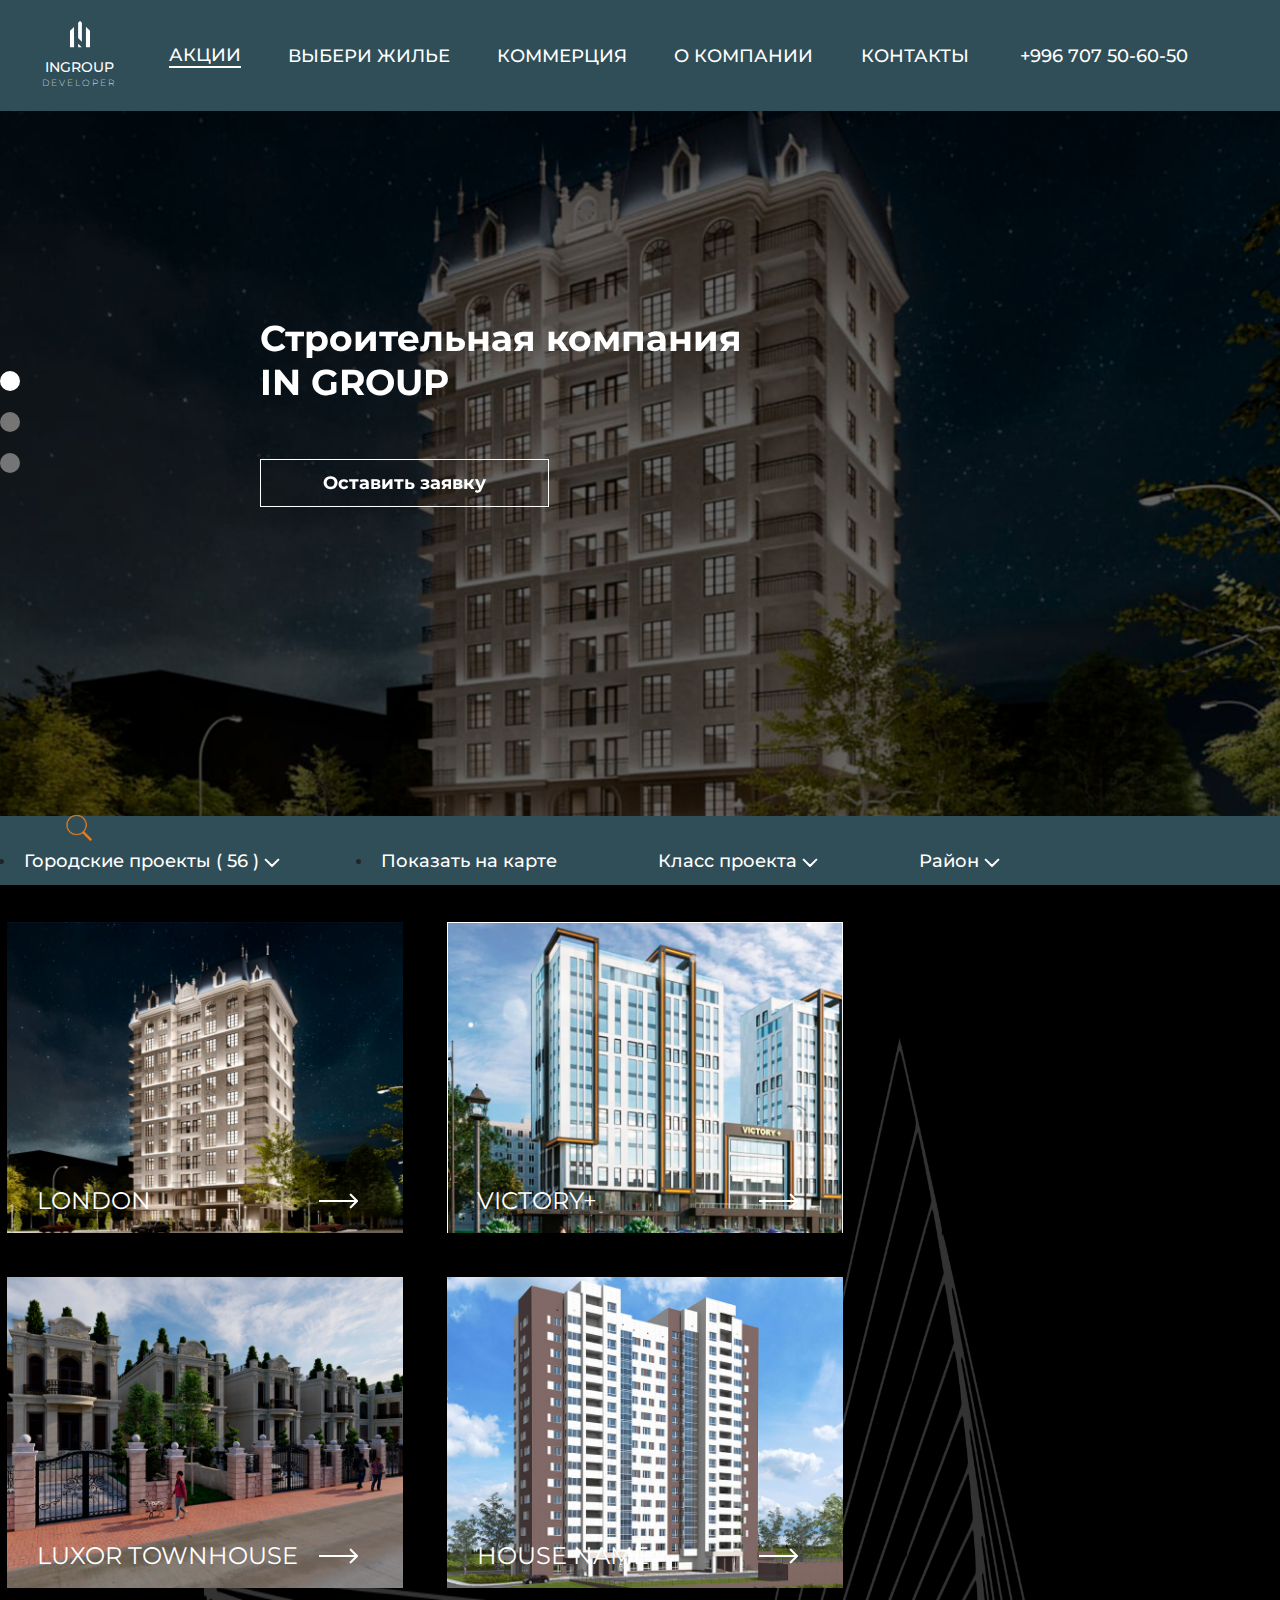
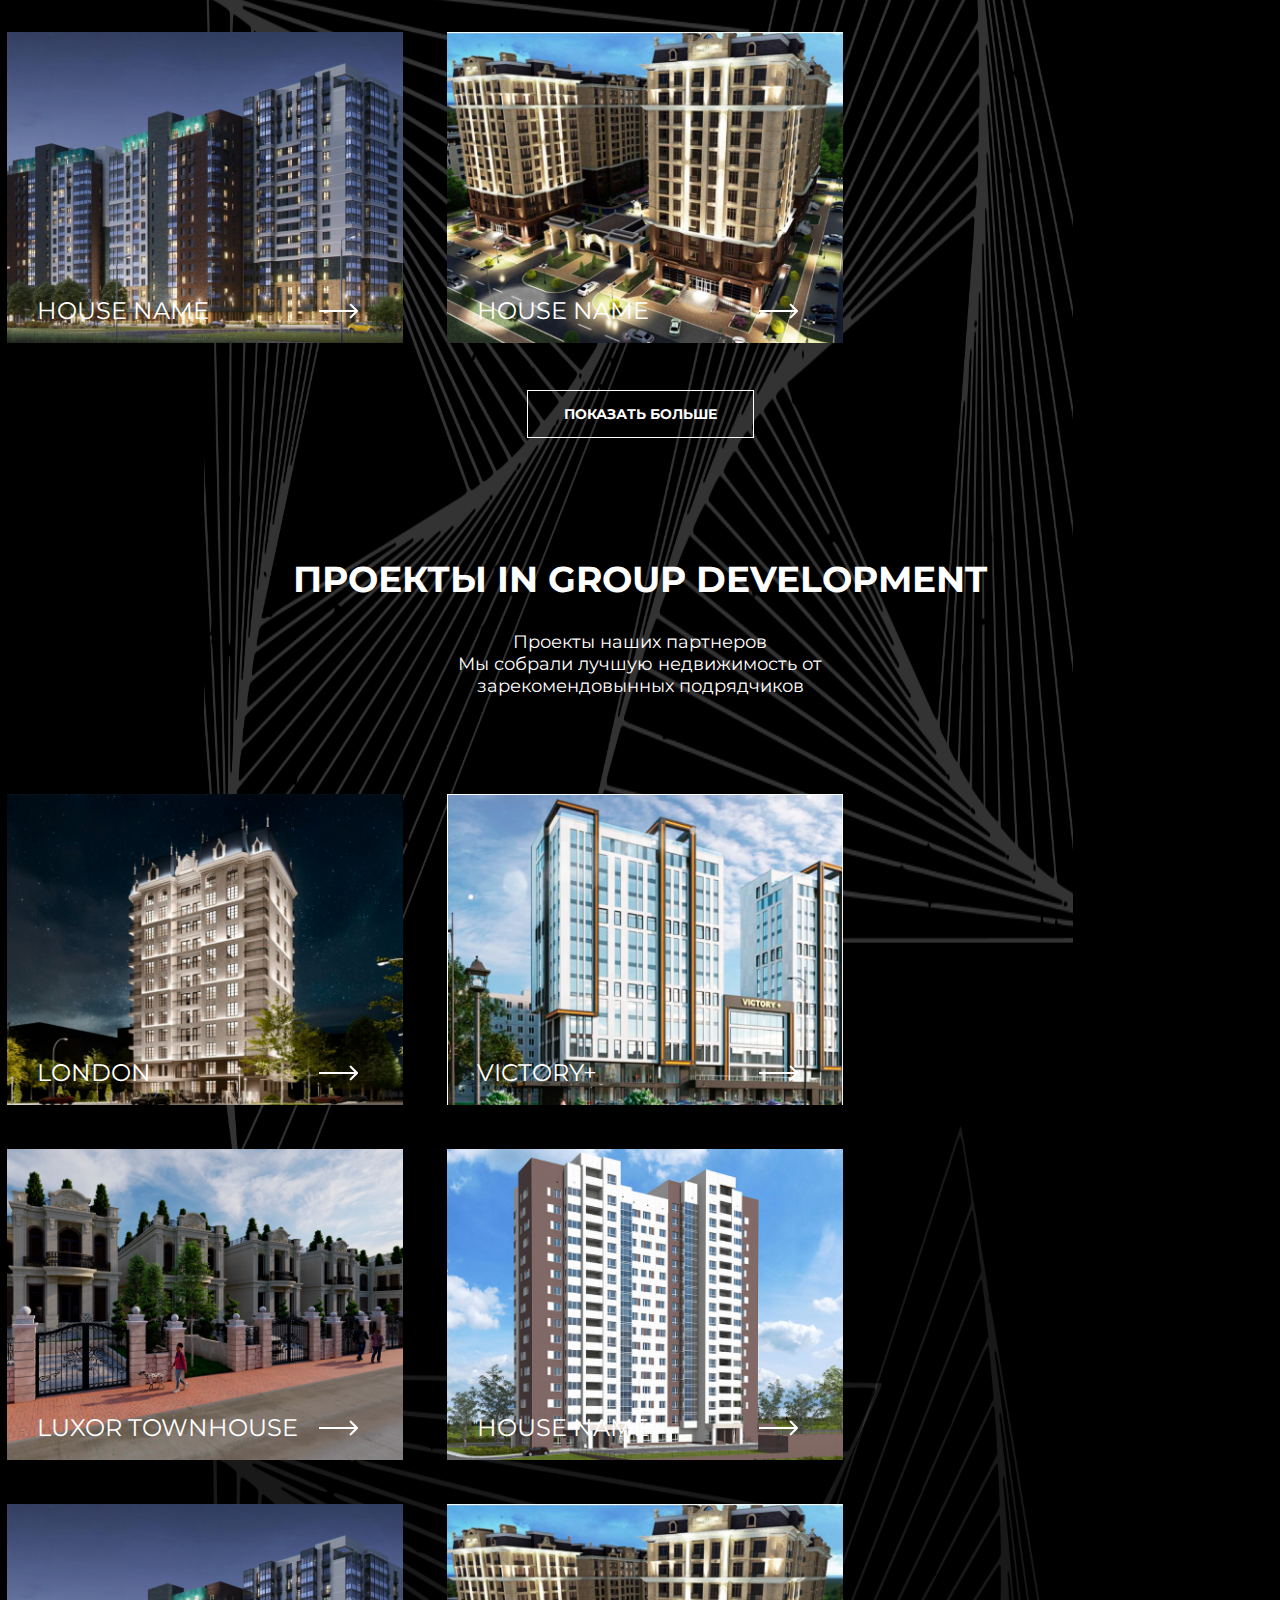
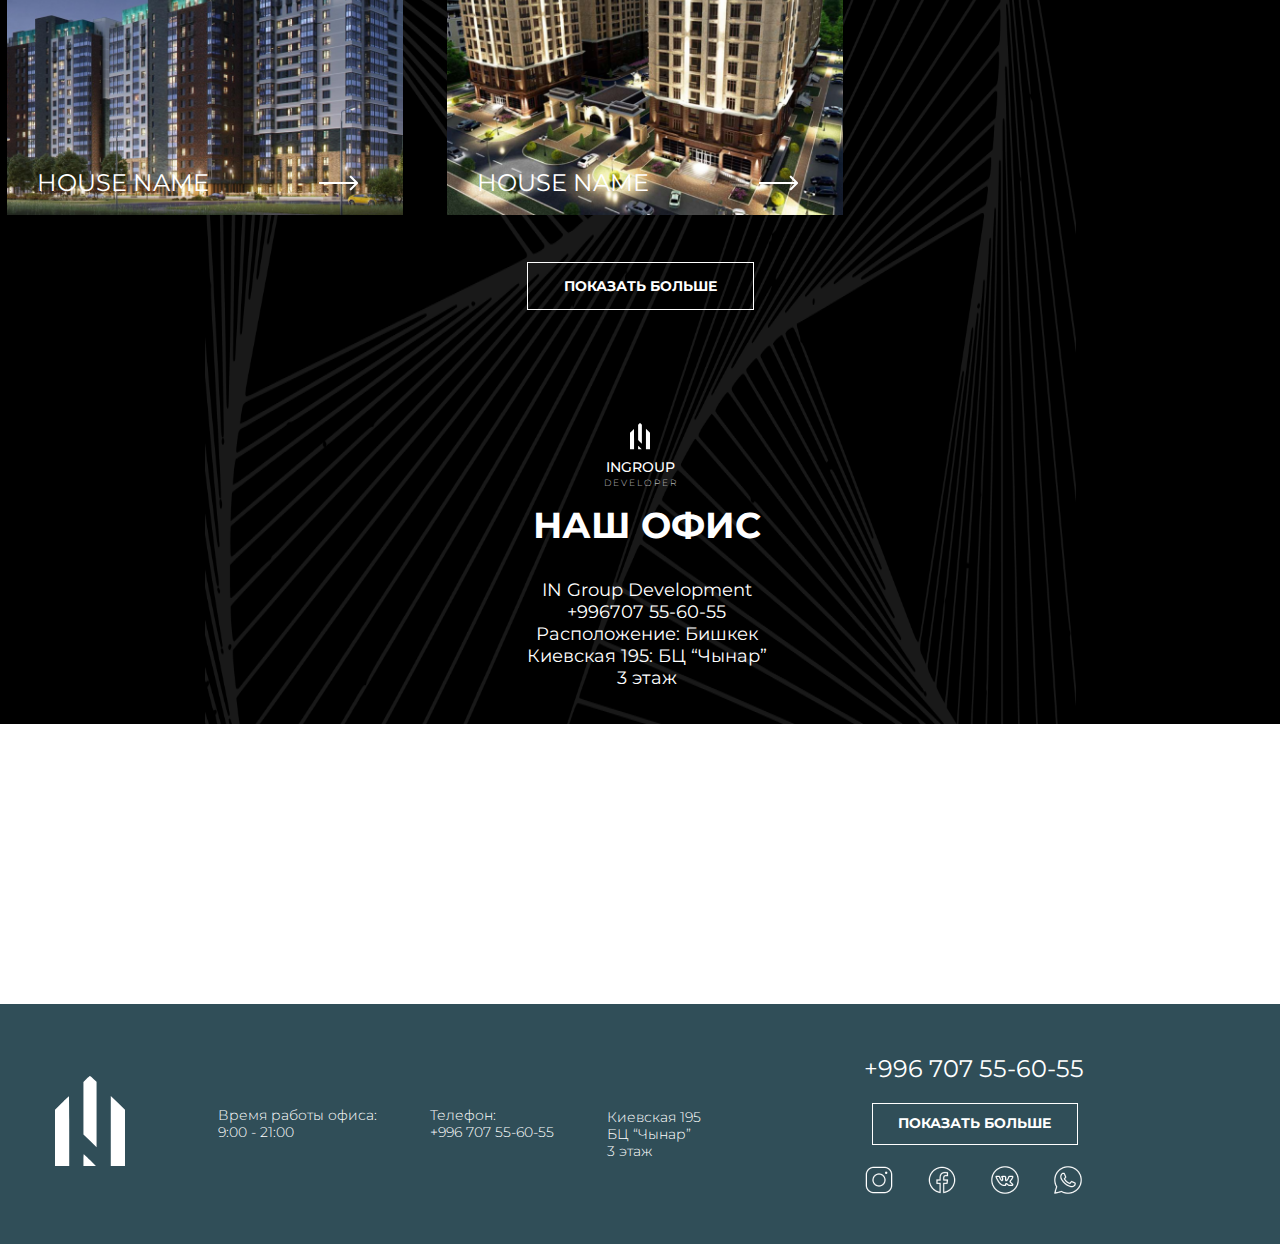
==== commit 81e6fab6: "Начало адаптива" ====
--- a/index.html
+++ b/index.html
@@ -1,491 +1,374 @@
 <!DOCTYPE html>
 <html lang="en">
-  <head>
-    <meta charset="UTF-8" />
-    <meta http-equiv="X-UA-Compatible" content="IE=edge" />
-    <meta name="viewport" content="width=device-width, initial-scale=1.0" />
-    <title>IN_GROUP</title>
-    <!-- Подключение стилей -->
-    <link rel="stylesheet" href="css/bootstrap.css" />
-    <link
-      href="https://cdn.jsdelivr.net/npm/bootstrap@5.2.0-beta1/dist/css/bootstrap.min.css"
-      rel="stylesheet"
-      integrity="sha384-0evHe/X+R7YkIZDRvuzKMRqM+OrBnVFBL6DOitfPri4tjfHxaWutUpFmBp4vmVor"
-      crossorigin="anonymous"
-    />
-    <link rel="stylesheet" href="css/main.css" />
-    <link rel="stylesheet" href="css/slick.css" />
-    <link rel="preconnect" href="https://fonts.googleapis.com" />
-    <link rel="preconnect" href="https://fonts.gstatic.com" crossorigin />
-    <link
-      href="https://fonts.googleapis.com/css2?family=Inter:wght@300&family=Montserrat:wght@200;400;500;700&family=Roboto:ital@0;1&family=Shizuru&display=swap"
-      rel="stylesheet"
-    />
-    <!-- Подключение стилей -->
-  </head>
-
-  <body>
-    <!-- HEADER  START-->
-    <header>
-      <div class="container-xxl">
-        <nav class="navbar navbar-expand-lg">
-          <div class="hedear__block d-flex justify-content-around">
-            <div
-              class="logo d-flex flex-column align-items-center justify-content-center ml-n2"
-            >
-              <a class="mb-1" href="index.html">
-                <svg
-                  width="20"
-                  height="27"
-                  viewBox="0 0 20 27"
-                  fill="none"
-                  xmlns="http://www.w3.org/2000/svg"
-                >
-                  <path
-                    fill-rule="evenodd"
-                    clip-rule="evenodd"
-                    d="M8.96469 0.876563L8.125 1.75281V9.40187V17.0509L10 18.9062L11.875 20.7616V11.2206V1.67938L10.9984 0.839686C10.5166 0.377811 10.0506 0 9.96313 0C9.87594 0 9.42656 0.394375 8.96469 0.876563ZM1.94406 7.89906L0 9.86063V18.0553V26.25H2.03125H4.0625V16.0938C4.0625 10.5078 4.02344 5.9375 3.97531 5.9375C3.9275 5.9375 3.01344 6.82031 1.94406 7.89906ZM15.9375 16.0247V26.25H17.9688H20V18.0378V9.82563L17.9688 7.8125L15.9375 5.79937V16.0247ZM8.125 24.5312V26.25H9.91125H11.6975L10 24.5312C9.06656 23.5859 8.2625 22.8125 8.21375 22.8125C8.165 22.8125 8.125 23.5859 8.125 24.5312Z"
-                    fill="white"
-                  />
-                </svg>
-              </a>
-              <span class="logo_text1 mb-1">INGROUP</span>
-              <span class="logo_text2 mb-1">D E V E L O P E R</span>
+
+<head>
+  <meta charset="UTF-8" />
+  <meta http-equiv="X-UA-Compatible" content="IE=edge" />
+  <meta name="viewport" content="width=device-width, initial-scale=1.0" />
+  <title>IN_GROUP</title>
+  <!-- Подключение стилей -->
+  <link rel="stylesheet" href="css/bootstrap.css" />
+  <!-- <link href="https://cdn.jsdelivr.net/npm/bootstrap@5.2.0-beta1/dist/css/bootstrap.min.css" rel="stylesheet"
+    integrity="sha384-0evHe/X+R7YkIZDRvuzKMRqM+OrBnVFBL6DOitfPri4tjfHxaWutUpFmBp4vmVor" crossorigin="anonymous" /> -->
+  <link rel="stylesheet" href="css/main.css" />
+  <link rel="stylesheet" href="css/slick.css" />
+  <link rel="preconnect" href="https://fonts.googleapis.com" />
+  <link rel="preconnect" href="https://fonts.gstatic.com" crossorigin />
+  <link
+    href="https://fonts.googleapis.com/css2?family=Inter:wght@300&family=Montserrat:wght@200;400;500;700&family=Roboto:ital@0;1&family=Shizuru&display=swap"
+    rel="stylesheet" />
+  <!-- Подключение стилей -->
+</head>
+
+<body>
+  <!-- HEADER  START-->
+  <header>
+    <div class="container-xxl ">
+      <nav class="navbar navbar-expand-lg ">
+        <div class="header__block d-flex justify-content-around">
+          <div class="logo d-flex flex-column align-items-center justify-content-center ml-n2">
+            <a class="mb-1" href="index.html">
+              <svg width="20" height="27" viewBox="0 0 20 27" fill="none" xmlns="http://www.w3.org/2000/svg">
+                <path fill-rule="evenodd" clip-rule="evenodd"
+                  d="M8.96469 0.876563L8.125 1.75281V9.40187V17.0509L10 18.9062L11.875 20.7616V11.2206V1.67938L10.9984 0.839686C10.5166 0.377811 10.0506 0 9.96313 0C9.87594 0 9.42656 0.394375 8.96469 0.876563ZM1.94406 7.89906L0 9.86063V18.0553V26.25H2.03125H4.0625V16.0938C4.0625 10.5078 4.02344 5.9375 3.97531 5.9375C3.9275 5.9375 3.01344 6.82031 1.94406 7.89906ZM15.9375 16.0247V26.25H17.9688H20V18.0378V9.82563L17.9688 7.8125L15.9375 5.79937V16.0247ZM8.125 24.5312V26.25H9.91125H11.6975L10 24.5312C9.06656 23.5859 8.2625 22.8125 8.21375 22.8125C8.165 22.8125 8.125 23.5859 8.125 24.5312Z"
+                  fill="white" />
+              </svg>
+            </a>
+            <span class="logo_text1 mb-1">INGROUP</span>
+            <span class="logo_text2 mb-1">D E V E L O P E R</span>
+          </div>
+          <div class="header-title d-flex align-items-center">
+            <a class="nav-link active" aria-current="page" href="#">АКЦИИ</a>
+            <a class="nav-link " href="choose_accommodation.html">ВЫБЕРИ ЖИЛЬЕ</a>
+            <a class="nav-link" href="commerce.html">КОММЕРЦИЯ</a>
+            <a class="nav-link" href="about_company.html">О КОМПАНИИ</a>
+            <a class="nav-link" href="#">КОНТАКТЫ</a>
+          </div>
+          <div class="telephone d-flex align-items-center">
+            +996 707 50-60-50
+          </div>
+          <div class="burger-block d-flex align-items-center">
+            <div class="d-flex  burger">
+              <span class="burger-span"></span>
             </div>
-            <div class="navbar-nav header-title d-flex align-items-center">
-              <a class="nav-link active" aria-current="page" href="#">АКЦИИ</a>
-              <a class="nav-link" href="choose_accommodation.html"
-                >ВЫБЕРИ ЖИЛЬЕ</a
-              >
-              <a class="nav-link" href="commerce.html">КОММЕРЦИЯ</a>
-              <a class="nav-link" href="about_company.html">О КОМПАНИИ</a>
-              <a class="nav-link" href="#">КОНТАКТЫ</a>
-            </div>
-            <div class="telephone d-flex align-items-center">
-              +996 707 50-60-50
-            </div>
-          </div>
-        </nav>
-      </div>
-    </header>
-
-    <!-- HEADER END-->
-
-    <!-- SLIDER START-->
-
-    <section>
-      <div class="slider-block">
-        <div class="slider">
-          <div
-            class="slider__item"
-            style="
+          </div>
+        </div>
+      </nav>
+    </div>
+  </header>
+  <div class="burger-menu">
+    <a class="nav-link active" aria-current="page" href="#">АКЦИИ</a>
+    <a class="nav-link " href="choose_accommodation.html">ВЫБЕРИ ЖИЛЬЕ</a>
+    <a class="nav-link" href="commerce.html">КОММЕРЦИЯ</a>
+    <a class="nav-link" href="about_company.html">О КОМПАНИИ</a>
+    <a class="nav-link" href="#">КОНТАКТЫ</a>
+  </div>
+
+  <!-- HEADER END-->
+
+  <!-- SLIDER START-->
+
+  <section>
+    <div class="slider-block">
+      <div class="slider">
+        <div class="slider__item" style="
               background-image: url('./img/fon_slider1.png');
               background-size: cover;
               background-repeat: no-repeat;
               background-position: center;
-            "
-          ></div>
-          <div
-            class="slider__item"
-            style="
+            "></div>
+        <div class="slider__item" style="
               background-image: url('./img/fon_slider2.png');
               background-size: cover;
               background-repeat: no-repeat;
               background-position: center;
-            "
-          ></div>
-          <div
-            class="slider__item"
-            style="
+            "></div>
+        <div class="slider__item" style="
               background-image: url('./img/fon_slider3.png');
               background-size: cover;
               background-repeat: no-repeat;
               background-position: center;
-            "
-          ></div>
-        </div>
-                  <div class="position-absolute slider-block__title">
-                <div class=" d-flex flex-column justify-content-start">
-                <span class="d-flex">Строительная компания</span>
-                <span class="d-flex">IN GROUP</span>
-              </div>
-              <button type="button" class="d-flex justify-content-start">
-                Оставить заявку
-              </button>
-          </div>
-      </div>
-      <nav class="navbar navbar-expand-lg bg-light lowerbar">
-        <div class="container-xxl">
-          <svg
-            class="ml-5"
-            width="30"
-            height="30"
-            viewBox="0 0 30 30"
-            fill="none"
-            xmlns="http://www.w3.org/2000/svg"
-            xmlns:xlink="http://www.w3.org/1999/xlink"
-          >
-            <rect width="30" height="30" fill="url(#pattern0)" />
-            <defs>
-              <pattern
-                id="pattern0"
-                patternContentUnits="objectBoundingBox"
-                width="1"
-                height="1"
-              >
-                <use xlink:href="#image0_9_82" transform="scale(0.02)" />
-              </pattern>
-              <image
-                id="image0_9_82"
-                width="50"
-                height="50"
-                xlink:href="[data-uri]"
-              />
-            </defs>
-          </svg>
-          <button
-            class="navbar-toggler"
-            type="button"
-            data-bs-toggle="collapse"
-            data-bs-target="#navbarNavDropdown"
-            aria-controls="navbarNavDropdown"
-            aria-expanded="false"
-            aria-label="Toggle navigation"
-          >
-            <span class="navbar-toggler-icon"></span>
-          </button>
-          <div
-            class="collapse navbar-collapse d-flex justify-content-center"
-            id="navbarNavDropdown"
-          >
-            <ul class="navbar-nav lowerbar__nav d-flex align-items-center">
-              <li class="nav-item dropdown">
-                <a
-                  class="nav-link"
-                  href="#"
-                  id="navbarDropdownMenuLink"
-                  role="button"
-                  data-bs-toggle="dropdown"
-                  aria-expanded="false"
-                >
-                  Городские проекты ( 56 )
-                  <svg
-                    width="16"
-                    height="9"
-                    viewBox="0 0 16 9"
-                    fill="none"
-                    xmlns="http://www.w3.org/2000/svg"
-                  >
-                    <path
-                      d="M7.29289 8.70711C7.68342 9.09763 8.31658 9.09763 8.70711 8.70711L15.0711 2.34315C15.4616 1.95262 15.4616 1.31946 15.0711 0.928932C14.6805 0.538408 14.0474 0.538408 13.6569 0.928932L8 6.58579L2.34315 0.928932C1.95262 0.538408 1.31946 0.538408 0.928932 0.928932C0.538408 1.31946 0.538408 1.95262 0.928932 2.34315L7.29289 8.70711ZM7 6V8H9V6H7Z"
-                      fill="white"
-                    />
-                  </svg>
-                </a>
-                <ul
-                  class="dropdown-menu"
-                  aria-labelledby="navbarDropdownMenuLink"
-                >
-                  <li><a class="dropdown-item" href="#">Action</a></li>
-                  <li><a class="dropdown-item" href="#">Another action</a></li>
-                  <li>
-                    <a class="dropdown-item" href="#">Something else here</a>
-                  </li>
-                </ul>
-              </li>
-              <li class="nav-item">
-                <a class="nav-link" href="#">Показать на карте</a>
-              </li>
-              <li class="nav-item dropdown d-flex">
-                <a
-                  class="nav-link"
-                  href="#"
-                  id="navbarDropdownMenuLink"
-                  role="button"
-                  data-bs-toggle="dropdown"
-                  aria-expanded="false"
-                >
-                  Класс проекта
-                  <svg
-                    width="16"
-                    height="9"
-                    viewBox="0 0 16 9"
-                    fill="none"
-                    xmlns="http://www.w3.org/2000/svg"
-                  >
-                    <path
-                      d="M7.29289 8.70711C7.68342 9.09763 8.31658 9.09763 8.70711 8.70711L15.0711 2.34315C15.4616 1.95262 15.4616 1.31946 15.0711 0.928932C14.6805 0.538408 14.0474 0.538408 13.6569 0.928932L8 6.58579L2.34315 0.928932C1.95262 0.538408 1.31946 0.538408 0.928932 0.928932C0.538408 1.31946 0.538408 1.95262 0.928932 2.34315L7.29289 8.70711ZM7 6V8H9V6H7Z"
-                      fill="white"
-                    />
-                  </svg>
-                </a>
-                <ul
-                  class="dropdown-menu"
-                  aria-labelledby="navbarDropdownMenuLink"
-                >
-                  <li><a class="dropdown-item" href="#">Action</a></li>
-                  <li><a class="dropdown-item" href="#">Another action</a></li>
-                  <li>
-                    <a class="dropdown-item" href="#">Something else here</a>
-                  </li>
-                </ul>
-              </li>
-              <li class="nav-item dropdown d-flex">
-                <a
-                  class="nav-link"
-                  href="#"
-                  id="navbarDropdownMenuLink"
-                  role="button"
-                  data-bs-toggle="dropdown"
-                  aria-expanded="false"
-                >
-                  Район
-                  <svg
-                    width="16"
-                    height="9"
-                    viewBox="0 0 16 9"
-                    fill="none"
-                    xmlns="http://www.w3.org/2000/svg"
-                  >
-                    <path
-                      d="M7.29289 8.70711C7.68342 9.09763 8.31658 9.09763 8.70711 8.70711L15.0711 2.34315C15.4616 1.95262 15.4616 1.31946 15.0711 0.928932C14.6805 0.538408 14.0474 0.538408 13.6569 0.928932L8 6.58579L2.34315 0.928932C1.95262 0.538408 1.31946 0.538408 0.928932 0.928932C0.538408 1.31946 0.538408 1.95262 0.928932 2.34315L7.29289 8.70711ZM7 6V8H9V6H7Z"
-                      fill="white"
-                    />
-                  </svg>
-                </a>
-                <ul
-                  class="dropdown-menu"
-                  aria-labelledby="navbarDropdownMenuLink"
-                >
-                  <li><a class="dropdown-item" href="#">Action</a></li>
-                  <li><a class="dropdown-item" href="#">Another action</a></li>
-                  <li>
-                    <a class="dropdown-item" href="#">Something else here</a>
-                  </li>
-                </ul>
-              </li>
-            </ul>
-          </div>
-        </div>
-      </nav>
-    </section>
-
-    <!-- SLIDER END-->
-
-    <!-- PROJECTS START-->
-
-    <section class="progect">
+            "></div>
+      </div>
+      <div class="position-absolute slider-block__title">
+        <div class=" d-flex flex-column justify-content-start">
+          <span class="d-flex">Строительная компания</span>
+          <span class="d-flex">IN GROUP</span>
+        </div>
+        <button type="button" class="d-flex justify-content-start">
+          Оставить заявку
+        </button>
+      </div>
+      <span class="span1">996 707 50-60-50 <br>РАБОТАЕМ С 9:00-21:00</span>
+    </div>
+    <nav class="navbar navbar-expand-lg bg-light lowerbar">
       <div class="container-xxl">
-        <div class="house d-flex flex-wrap">
-          <div class="house__item">
-            <img src="/img/project/house1.png" alt="" />
-            <div class="house__item--block">
-              <span class="">LONDON</span>
-              <img src="img/project/Arrow 1.png" alt="" class="" />
-            </div>
-          </div>
-          <div class="house__item">
-            <img src="/img/project/house2.png" alt="" />
-            <div class="house__item--block">
-              <span class="">VICTORY+</span>
-              <img src="img/project/Arrow 1.png" alt="" class="" />
-            </div>
-          </div>
-          <div class="house__item">
-            <img src="/img/project/house3.png" alt="" />
-            <div class="house__item--block">
-              <span class="">LUXOR TOWNHOUSE</span>
-              <img src="img/project/Arrow 1.png" alt="" class="" />
-            </div>
-          </div>
-          <div class="house__item">
-            <img src="/img/project/house4.png" alt="" />
-            <div class="house__item--block">
-              <span class="">HOUSE NAME</span>
-              <img src="img/project/Arrow 1.png" alt="" class="" />
-            </div>
-          </div>
-          <div class="house__item">
-            <img src="/img/project/house5.png" alt="" />
-            <div class="house__item--block">
-              <span class="">HOUSE NAME</span>
-              <img src="img/project/Arrow 1.png" alt="" class="" />
-            </div>
-          </div>
-          <div class="house__item">
-            <img src="/img/project/house6.png" alt="" />
-            <div class="house__item--block">
-              <span class="">HOUSE NAME</span>
-              <img src="img/project/Arrow 1.png" alt="" class="" />
-            </div>
-          </div>
-        </div>
-        <div class="d-flex flex-column align-items-center project-title">
-          <button type="button" class="">ПОКАЗАТЬ БОЛЬШЕ</button>
-          <span class="span1"> ПРОЕКТЫ IN GROUP DEVELOPMENT </span>
-          <div class="">
-            Проекты наших партнеров
-            <br />Мы собрали лучшую недвижимость от <br />зарекомендовынных
-            подрядчиков
-          </div>
-        </div>
-        <div class="house d-flex flex-wrap">
-          <div class="house__item">
-            <img src="/img/project/house1.png" alt="" />
-            <div class="house__item--block">
-              <span class="">LONDON</span>
-              <img src="img/project/Arrow 1.png" alt="" class="" />
-            </div>
-          </div>
-          <div class="house__item">
-            <img src="/img/project/house2.png" alt="" />
-            <div class="house__item--block">
-              <span class="">VICTORY+</span>
-              <img src="img/project/Arrow 1.png" alt="" class="" />
-            </div>
-          </div>
-          <div class="house__item">
-            <img src="/img/project/house3.png" alt="" />
-            <div class="house__item--block">
-              <span class="">LUXOR TOWNHOUSE</span>
-              <img src="img/project/Arrow 1.png" alt="" class="" />
-            </div>
-          </div>
-          <div class="house__item">
-            <img src="/img/project/house4.png" alt="" />
-            <div class="house__item--block">
-              <span class="">HOUSE NAME</span>
-              <img src="img/project/Arrow 1.png" alt="" class="" />
-            </div>
-          </div>
-          <div class="house__item">
-            <img src="/img/project/house5.png" alt="" />
-            <div class="house__item--block">
-              <span class="">HOUSE NAME</span>
-              <img src="img/project/Arrow 1.png" alt="" class="" />
-            </div>
-          </div>
-          <div class="house__item">
-            <img src="/img/project/house6.png" alt="" />
-            <div class="house__item--block">
-              <span class="">HOUSE NAME</span>
-              <img src="img/project/Arrow 1.png" alt="" class="" />
-            </div>
-          </div>
-        </div>
-        <div class="d-flex flex-column align-items-center project-title">
-          <button type="button" class="button2">ПОКАЗАТЬ БОЛЬШЕ</button>
-          <div
-            class="logo-project-title d-flex flex-column align-items-center justify-content-center"
-          >
-            <a class="mb-1" href="#">
-              <svg
-                width="20"
-                height="27"
-                viewBox="0 0 20 27"
-                fill="none"
-                xmlns="http://www.w3.org/2000/svg"
-              >
-                <path
-                  fill-rule="evenodd"
-                  clip-rule="evenodd"
-                  d="M8.96469 0.876563L8.125 1.75281V9.40187V17.0509L10 18.9062L11.875 20.7616V11.2206V1.67938L10.9984 0.839686C10.5166 0.377811 10.0506 0 9.96313 0C9.87594 0 9.42656 0.394375 8.96469 0.876563ZM1.94406 7.89906L0 9.86063V18.0553V26.25H2.03125H4.0625V16.0938C4.0625 10.5078 4.02344 5.9375 3.97531 5.9375C3.9275 5.9375 3.01344 6.82031 1.94406 7.89906ZM15.9375 16.0247V26.25H17.9688H20V18.0378V9.82563L17.9688 7.8125L15.9375 5.79937V16.0247ZM8.125 24.5312V26.25H9.91125H11.6975L10 24.5312C9.06656 23.5859 8.2625 22.8125 8.21375 22.8125C8.165 22.8125 8.125 23.5859 8.125 24.5312Z"
-                  fill="white"
-                />
-              </svg>
-            </a>
-            <span class="logo_text1 mb-1">INGROUP</span>
-            <span class="logo_text2 mb-1">D E V E L O P E R</span>
-          </div>
-          <span class="span2"> НАШ ОФИС </span>
-          <div class="address">
-            IN Group Development
-            <br />+996707 55-60-55 <br />Расположение: Бишкек <br />Киевская
-            195: БЦ “Чынар” <br />3 этаж
-          </div>
-        </div>
-      </div>
-    </section>
-
-    <!-- PROJECTS END-->
-
-    <!-- MAP START-->
-
-    <section class="section-map">
-        <div class="map">
-          <iframe
-            src="https://www.google.com/maps/embed?pb=!1m18!1m12!1m3!1d2923.8495148151824!2d74.57526641575977!3d42.8760203103531!2m3!1f0!2f0!3f0!3m2!1i1024!2i768!4f13.1!3m3!1m2!1s0x389ec8162400a293%3A0x1d304b8e4ea9b351!2zMTk1INGD0LsuINCa0LjQtdCy0YHQutCw0Y8sINCR0LjRiNC60LXQug!5e0!3m2!1sru!2skg!4v1654667296686!5m2!1sru!2skg"
-            width="3760"
-            height="280"
-            style="border: 0"
-            allowfullscreen=""
-            loading="lazy"
-            referrerpolicy="no-referrer-when-downgrade"
-          ></iframe>
-        </div>
-    </section>
-
-    <!-- MAP END-->
-
-    <!-- FOOTER START -->
-
-    <section class="section-footer">
-      <div class="container-xxl">
-        <div class="footer d-flex justify-content-around align-items-center">
-          <a class="" href="#">
-            <svg
-              width="70"
-              height="90"
-              viewBox="0 0 70 90"
-              fill="none"
-              xmlns="http://www.w3.org/2000/svg"
-            >
-              <path
-                fill-rule="evenodd"
-                clip-rule="evenodd"
-                d="M31.3764 3.00536L28.4375 6.00964V32.235V58.4604L35 64.8214L41.5625 71.1825V38.4707V5.75786L38.4945 2.87892C36.808 1.29535 35.1772 0 34.8709 0C34.5658 0 32.993 1.35214 31.3764 3.00536ZM6.80422 27.0825L0 33.8079V61.9039V90H7.10938H14.2188V55.1786C14.2188 36.0268 14.082 20.3571 13.9136 20.3571C13.7462 20.3571 10.547 23.3839 6.80422 27.0825ZM55.7812 54.9418V90H62.8906H70V61.8439V33.6879L62.8906 26.7857L55.7812 19.8836V54.9418ZM28.4375 84.1071V90H34.6894H40.9413L35 84.1071C31.733 80.8661 28.9187 78.2143 28.7481 78.2143C28.5775 78.2143 28.4375 80.8661 28.4375 84.1071Z"
-                fill="white"
-              />
+        <svg class="ml-5" width="30" height="30" viewBox="0 0 30 30" fill="none" xmlns="http://www.w3.org/2000/svg"
+          xmlns:xlink="http://www.w3.org/1999/xlink">
+          <rect width="30" height="30" fill="url(#pattern0)" />
+          <defs>
+            <pattern id="pattern0" patternContentUnits="objectBoundingBox" width="1" height="1">
+              <use xlink:href="#image0_9_82" transform="scale(0.02)" />
+            </pattern>
+            <image id="image0_9_82" width="50" height="50"
+              xlink:href="[data-uri]" />
+          </defs>
+        </svg>
+        <button class="navbar-toggler" type="button" data-bs-toggle="collapse" data-bs-target="#navbarNavDropdown"
+          aria-controls="navbarNavDropdown" aria-expanded="false" aria-label="Toggle navigation">
+          <span class="navbar-toggler-icon"></span>
+        </button>
+        <div class="collapse navbar-collapse d-flex justify-content-center" id="navbarNavDropdown">
+          <ul class="navbar-nav lowerbar__nav d-flex align-items-center">
+            <li class="nav-item dropdown">
+              <a class="nav-link" href="#" id="navbarDropdownMenuLink" role="button" data-bs-toggle="dropdown"
+                aria-expanded="false">
+                Городские проекты ( 56 )
+                <svg width="16" height="9" viewBox="0 0 16 9" fill="none" xmlns="http://www.w3.org/2000/svg">
+                  <path
+                    d="M7.29289 8.70711C7.68342 9.09763 8.31658 9.09763 8.70711 8.70711L15.0711 2.34315C15.4616 1.95262 15.4616 1.31946 15.0711 0.928932C14.6805 0.538408 14.0474 0.538408 13.6569 0.928932L8 6.58579L2.34315 0.928932C1.95262 0.538408 1.31946 0.538408 0.928932 0.928932C0.538408 1.31946 0.538408 1.95262 0.928932 2.34315L7.29289 8.70711ZM7 6V8H9V6H7Z"
+                    fill="white" />
+                </svg>
+              </a>
+              <ul class="dropdown-menu" aria-labelledby="navbarDropdownMenuLink">
+                <li><a class="dropdown-item" href="#">Action</a></li>
+                <li><a class="dropdown-item" href="#">Another action</a></li>
+                <li>
+                  <a class="dropdown-item" href="#">Something else here</a>
+                </li>
+              </ul>
+            </li>
+            <li class="nav-item">
+              <a class="nav-link" href="#">Показать на карте</a>
+            </li>
+            <li class="nav-item dropdown d-flex">
+              <a class="nav-link" href="#" id="navbarDropdownMenuLink" role="button" data-bs-toggle="dropdown"
+                aria-expanded="false">
+                Класс проекта
+                <svg width="16" height="9" viewBox="0 0 16 9" fill="none" xmlns="http://www.w3.org/2000/svg">
+                  <path
+                    d="M7.29289 8.70711C7.68342 9.09763 8.31658 9.09763 8.70711 8.70711L15.0711 2.34315C15.4616 1.95262 15.4616 1.31946 15.0711 0.928932C14.6805 0.538408 14.0474 0.538408 13.6569 0.928932L8 6.58579L2.34315 0.928932C1.95262 0.538408 1.31946 0.538408 0.928932 0.928932C0.538408 1.31946 0.538408 1.95262 0.928932 2.34315L7.29289 8.70711ZM7 6V8H9V6H7Z"
+                    fill="white" />
+                </svg>
+              </a>
+              <ul class="dropdown-menu" aria-labelledby="navbarDropdownMenuLink">
+                <li><a class="dropdown-item" href="#">Action</a></li>
+                <li><a class="dropdown-item" href="#">Another action</a></li>
+                <li>
+                  <a class="dropdown-item" href="#">Something else here</a>
+                </li>
+              </ul>
+            </li>
+            <li class="nav-item dropdown d-flex">
+              <a class="nav-link" href="#" id="navbarDropdownMenuLink" role="button" data-bs-toggle="dropdown"
+                aria-expanded="false">
+                Район
+                <svg width="16" height="9" viewBox="0 0 16 9" fill="none" xmlns="http://www.w3.org/2000/svg">
+                  <path
+                    d="M7.29289 8.70711C7.68342 9.09763 8.31658 9.09763 8.70711 8.70711L15.0711 2.34315C15.4616 1.95262 15.4616 1.31946 15.0711 0.928932C14.6805 0.538408 14.0474 0.538408 13.6569 0.928932L8 6.58579L2.34315 0.928932C1.95262 0.538408 1.31946 0.538408 0.928932 0.928932C0.538408 1.31946 0.538408 1.95262 0.928932 2.34315L7.29289 8.70711ZM7 6V8H9V6H7Z"
+                    fill="white" />
+                </svg>
+              </a>
+              <ul class="dropdown-menu" aria-labelledby="navbarDropdownMenuLink">
+                <li><a class="dropdown-item" href="#">Action</a></li>
+                <li><a class="dropdown-item" href="#">Another action</a></li>
+                <li>
+                  <a class="dropdown-item" href="#">Something else here</a>
+                </li>
+              </ul>
+            </li>
+          </ul>
+        </div>
+      </div>
+    </nav>
+  </section>
+
+  <!-- SLIDER END-->
+
+  <!-- PROJECTS START-->
+
+  <section class="progect">
+    <div class="container-xxl">
+      <div class="house d-flex flex-wrap">
+        <div class="house__item">
+          <img class="house__item--img" src="/img/project/house1.png" alt="" />
+          <div class="house__item--block">
+            <span class="">LONDON</span>
+            <img src="img/project/Arrow 1.png" alt="" class="" />
+          </div>
+        </div>
+        <div class="house__item">
+          <img class="house__item--img" src="/img/project/house2.png" alt="" />
+          <div class="house__item--block">
+            <span class="">VICTORY+</span>
+            <img src="img/project/Arrow 1.png" alt="" class="" />
+          </div>
+        </div>
+        <div class="house__item">
+          <img class="house__item--img" src="/img/project/house3.png" alt="" />
+          <div class="house__item--block">
+            <span class="">LUXOR TOWNHOUSE</span>
+            <img src="img/project/Arrow 1.png" alt="" class="" />
+          </div>
+        </div>
+        <div class="house__item">
+          <img class="house__item--img" src="/img/project/house4.png" alt="" />
+          <div class="house__item--block">
+            <span class="">HOUSE NAME</span>
+            <img src="img/project/Arrow 1.png" alt="" class="" />
+          </div>
+        </div>
+        <div class="house__item">
+          <img class="house__item--img" src="/img/project/house5.png" alt="" />
+          <div class="house__item--block">
+            <span class="">HOUSE NAME</span>
+            <img src="img/project/Arrow 1.png" alt="" class="" />
+          </div>
+        </div>
+        <div class="house__item">
+          <img class="house__item--img" src="/img/project/house6.png" alt="" />
+          <div class="house__item--block">
+            <span class="">HOUSE NAME</span>
+            <img src="img/project/Arrow 1.png" alt="" class="" />
+          </div>
+        </div>
+      </div>
+      <div class="d-flex flex-column align-items-center project-title">
+        <button type="button" class="">ПОКАЗАТЬ БОЛЬШЕ</button>
+        <span class="span1"> ПРОЕКТЫ IN GROUP DEVELOPMENT </span>
+        <div class="">
+          Проекты наших партнеров
+          <br />Мы собрали лучшую недвижимость от <br />зарекомендовынных
+          подрядчиков
+        </div>
+      </div>
+      <div class="house d-flex flex-wrap">
+        <div class="house__item">
+          <img class="house__item--img" src="/img/project/house1.png" alt="" />
+          <div class="house__item--block">
+            <span class="">LONDON</span>
+            <img src="img/project/Arrow 1.png" alt="" class="" />
+          </div>
+        </div>
+        <div class="house__item">
+          <img class="house__item--img" src="/img/project/house2.png" alt="" />
+          <div class="house__item--block">
+            <span class="">VICTORY+</span>
+            <img src="img/project/Arrow 1.png" alt="" class="" />
+          </div>
+        </div>
+        <div class="house__item">
+          <img class="house__item--img" src="/img/project/house3.png" alt="" />
+          <div class="house__item--block">
+            <span class="">LUXOR TOWNHOUSE</span>
+            <img src="img/project/Arrow 1.png" alt="" class="" />
+          </div>
+        </div>
+        <div class="house__item">
+          <img class="house__item--img" src="/img/project/house4.png" alt="" />
+          <div class="house__item--block">
+            <span class="">HOUSE NAME</span>
+            <img src="img/project/Arrow 1.png" alt="" class="" />
+          </div>
+        </div>
+        <div class="house__item">
+          <img class="house__item--img" src="/img/project/house5.png" alt="" />
+          <div class="house__item--block">
+            <span class="">HOUSE NAME</span>
+            <img src="img/project/Arrow 1.png" alt="" class="" />
+          </div>
+        </div>
+        <div class="house__item">
+          <img class="house__item--img" src="/img/project/house6.png" alt="" />
+          <div class="house__item--block">
+            <span class="">HOUSE NAME</span>
+            <img src="img/project/Arrow 1.png" alt="" class="" />
+          </div>
+        </div>
+      </div>
+      <div class="d-flex flex-column align-items-center project-title">
+        <button type="button" class="button2">ПОКАЗАТЬ БОЛЬШЕ</button>
+        <div class="logo-project-title d-flex flex-column align-items-center justify-content-center">
+          <a class="mb-1" href="#">
+            <svg width="20" height="27" viewBox="0 0 20 27" fill="none" xmlns="http://www.w3.org/2000/svg">
+              <path fill-rule="evenodd" clip-rule="evenodd"
+                d="M8.96469 0.876563L8.125 1.75281V9.40187V17.0509L10 18.9062L11.875 20.7616V11.2206V1.67938L10.9984 0.839686C10.5166 0.377811 10.0506 0 9.96313 0C9.87594 0 9.42656 0.394375 8.96469 0.876563ZM1.94406 7.89906L0 9.86063V18.0553V26.25H2.03125H4.0625V16.0938C4.0625 10.5078 4.02344 5.9375 3.97531 5.9375C3.9275 5.9375 3.01344 6.82031 1.94406 7.89906ZM15.9375 16.0247V26.25H17.9688H20V18.0378V9.82563L17.9688 7.8125L15.9375 5.79937V16.0247ZM8.125 24.5312V26.25H9.91125H11.6975L10 24.5312C9.06656 23.5859 8.2625 22.8125 8.21375 22.8125C8.165 22.8125 8.125 23.5859 8.125 24.5312Z"
+                fill="white" />
             </svg>
           </a>
-          <span class="span1">
-            Время работы офиса:
-            <br />9:00 - 21:00
-          </span>
-          <span class="span2"> Телефон:<br />+996 707 55-60-55 </span>
-          <span class="span3">
-            Киевская 195
-            <br />БЦ “Чынар” <br />3 этаж
-          </span>
-          <div class="d-flex flex-column social_network">
-            <span class="telephone">+996 707 55-60-55</span>
-            <button type="button" class="ml-2">ПОКАЗАТЬ БОЛЬШЕ</button>
-            <div class="d-flex justify-content-between">
-              <a href="#"
-                ><img src="img/icons8-instagram-100 1.png" alt=""
-              /></a>
-              <a href="#"><img src="img/icons8-facebook-100 1.png" alt="" /></a>
-              <a href="#"
-                ><img src="img/icons8-vk-circled-100 1.png" alt=""
-              /></a>
-              <a href="#"><img src="img/icons8-whatsapp-100 1.png" alt="" /></a>
-            </div>
-          </div>
-        </div>
-      </div>
-    </section>
-
-    <!-- FOOTER END -->
-
-    <!-- Подключение скриптов -->
-    <script
-      src="https://cdn.jsdelivr.net/npm/bootstrap@5.2.0-beta1/dist/js/bootstrap.bundle.min.js"
-      integrity="sha384-pprn3073KE6tl6bjs2QrFaJGz5/SUsLqktiwsUTF55Jfv3qYSDhgCecCxMW52nD2"
-      crossorigin="anonymous"
-    ></script>
-    <script src="https://code.jquery.com/jquery-3.6.0.min.js"></script>
-    <script src="js/slick.min.js"></script>
-    <script src="js/script.js"></script>
-    <!-- Подключение скриптов -->
-  </body>
-</html>
+          <span class="logo_text1 mb-1">INGROUP</span>
+          <span class="logo_text2 mb-1">D E V E L O P E R</span>
+        </div>
+        <span class="span2"> НАШ ОФИС </span>
+        <div class="address">
+          IN Group Development
+          <br />+996707 55-60-55 <br />Расположение: Бишкек <br />Киевская
+          195: БЦ “Чынар” <br />3 этаж
+        </div>
+      </div>
+    </div>
+  </section>
+
+  <!-- PROJECTS END-->
+
+  <!-- MAP START-->
+
+  <section class="section-map">
+    <div class="map">
+      <iframe
+        src="https://www.google.com/maps/embed?pb=!1m18!1m12!1m3!1d2923.8495148151824!2d74.57526641575977!3d42.8760203103531!2m3!1f0!2f0!3f0!3m2!1i1024!2i768!4f13.1!3m3!1m2!1s0x389ec8162400a293%3A0x1d304b8e4ea9b351!2zMTk1INGD0LsuINCa0LjQtdCy0YHQutCw0Y8sINCR0LjRiNC60LXQug!5e0!3m2!1sru!2skg!4v1654667296686!5m2!1sru!2skg"
+        width="3760" height="280" style="border: 0" allowfullscreen="" loading="lazy"
+        referrerpolicy="no-referrer-when-downgrade"></iframe>
+    </div>
+  </section>
+
+  <!-- MAP END-->
+
+  <!-- FOOTER START -->
+
+  <section class="section-footer">
+    <div class="container-xxl">
+      <div class="footer d-flex justify-content-around align-items-center">
+        <a class="" href="#">
+          <svg width="70" height="90" viewBox="0 0 70 90" fill="none" xmlns="http://www.w3.org/2000/svg">
+            <path fill-rule="evenodd" clip-rule="evenodd"
+              d="M31.3764 3.00536L28.4375 6.00964V32.235V58.4604L35 64.8214L41.5625 71.1825V38.4707V5.75786L38.4945 2.87892C36.808 1.29535 35.1772 0 34.8709 0C34.5658 0 32.993 1.35214 31.3764 3.00536ZM6.80422 27.0825L0 33.8079V61.9039V90H7.10938H14.2188V55.1786C14.2188 36.0268 14.082 20.3571 13.9136 20.3571C13.7462 20.3571 10.547 23.3839 6.80422 27.0825ZM55.7812 54.9418V90H62.8906H70V61.8439V33.6879L62.8906 26.7857L55.7812 19.8836V54.9418ZM28.4375 84.1071V90H34.6894H40.9413L35 84.1071C31.733 80.8661 28.9187 78.2143 28.7481 78.2143C28.5775 78.2143 28.4375 80.8661 28.4375 84.1071Z"
+              fill="white" />
+          </svg>
+        </a>
+        <span class="span1">
+          Время работы офиса:
+          <br />9:00 - 21:00
+        </span>
+        <span class="span2"> Телефон:<br />+996 707 55-60-55 </span>
+        <span class="span3">
+          Киевская 195
+          <br />БЦ “Чынар” <br />3 этаж
+        </span>
+        <div class="d-flex flex-column social_network">
+          <span class="telephone">+996 707 55-60-55</span>
+          <button type="button" class="ml-2">ПОКАЗАТЬ БОЛЬШЕ</button>
+          <div class="d-flex justify-content-between">
+            <a href="#"><img src="img/icons8-instagram-100 1.png" alt="" /></a>
+            <a href="#"><img src="img/icons8-facebook-100 1.png" alt="" /></a>
+            <a href="#"><img src="img/icons8-vk-circled-100 1.png" alt="" /></a>
+            <a href="#"><img src="img/icons8-whatsapp-100 1.png" alt="" /></a>
+          </div>
+        </div>
+      </div>
+    </div>
+  </section>
+
+  <!-- FOOTER END -->
+
+  <!-- Подключение скриптов -->
+  <script src="https://cdn.jsdelivr.net/npm/bootstrap@5.2.0-beta1/dist/js/bootstrap.bundle.min.js"
+    integrity="sha384-pprn3073KE6tl6bjs2QrFaJGz5/SUsLqktiwsUTF55Jfv3qYSDhgCecCxMW52nD2"
+    crossorigin="anonymous"></script>
+  <script src="https://code.jquery.com/jquery-3.6.0.min.js"></script>
+  <script src="js/slick.min.js"></script>
+  <script src="js/script.js"></script>
+  <!-- Подключение скриптов -->
+</body>
+
+</html>--- a/css/main.css
+++ b/css/main.css
@@ -17,18 +17,192 @@
   background: #304E58 !important;
 }
 
-.hedear__block {
+.header__block {
   width: 100%;
   background: #304E58 !important;
   height: 95px !important;
 }
 
+@media screen and (max-width: 768px) {
+  .header__block {
+    height: 60px !important;
+  }
+}
+
+.burger-block {
+  display: none;
+}
+
+@media screen and (max-width: 768px) {
+  .burger-block {
+    display: block;
+    width: 30px;
+    height: 100%;
+  }
+}
+
+.burger {
+  display: none;
+}
+
+@media screen and (max-width: 768px) {
+  .burger {
+    display: block !important;
+    position: relative;
+    width: 30px;
+    height: 20px;
+  }
+  .burger::after, .burger::before {
+    content: '';
+    position: absolute;
+    background-color: #FFFFFF;
+    width: 100%;
+    height: 3px;
+    left: 0;
+    -webkit-transition: all 0.3s ease;
+    transition: all 0.3s ease;
+  }
+  .burger::before {
+    top: 0;
+  }
+  .burger::after {
+    bottom: 0;
+  }
+  .burger.active::after {
+    -webkit-transform: rotate(-45deg);
+            transform: rotate(-45deg);
+    bottom: 9px;
+  }
+  .burger.active::before {
+    -webkit-transform: rotate(45deg);
+            transform: rotate(45deg);
+    top: 9px;
+    -webkit-transition: all 0.3s ease;
+    transition: all 0.3s ease;
+  }
+  .burger span {
+    position: absolute;
+    background-color: #FFFFFF;
+    left: 0;
+    width: 100%;
+    height: 3px;
+    top: 9px;
+  }
+  .burger span.active {
+    -webkit-transform: scale(0);
+            transform: scale(0);
+  }
+}
+
+.burger-menu {
+  display: none !important;
+}
+
+@media screen and (max-width: 768px) {
+  .burger-menu.active {
+    display: -webkit-box !important;
+    display: -ms-flexbox !important;
+    display: flex !important;
+    -webkit-box-orient: vertical;
+    -webkit-box-direction: normal;
+        -ms-flex-direction: column;
+            flex-direction: column;
+    -webkit-box-align: center;
+        -ms-flex-align: center;
+            align-items: center;
+    width: 100%;
+    height: 270px;
+    padding-top: 20px;
+    gap: 20px;
+    background-color: #435b64;
+  }
+}
+
+.header-title {
+  width: 800px;
+  display: -webkit-box;
+  display: -ms-flexbox;
+  display: flex;
+  -webkit-box-pack: justify;
+      -ms-flex-pack: justify;
+          justify-content: space-between;
+}
+
+@media screen and (max-width: 1200px) {
+  .header-title {
+    width: 600px;
+  }
+}
+
+@media screen and (max-width: 992px) {
+  .header-title {
+    width: 550px !important;
+  }
+}
+
+@media screen and (max-width: 768px) {
+  .header-title {
+    display: none !important;
+  }
+}
+
 .nav-link {
+  position: relative;
   color: #FFFFFF !important;
   font-style: normal;
   font-weight: 500;
   font-size: 18px;
   line-height: 22px;
+  padding: 0;
+}
+
+@media screen and (max-width: 1200px) {
+  .nav-link {
+    font-size: 14px;
+  }
+}
+
+@media screen and (max-width: 1200px) {
+  .nav-link {
+    font-size: 12px;
+  }
+}
+
+@media screen and (max-width: 768px) {
+  .nav-link {
+    font-size: 18px;
+  }
+}
+
+.nav-link:hover:before {
+  -webkit-transform: scaleX(1);
+          transform: scaleX(1);
+  -webkit-transition: -webkit-transform 0.25s;
+  transition: -webkit-transform 0.25s;
+  transition: transform 0.25s;
+  transition: transform 0.25s, -webkit-transform 0.25s;
+}
+
+.nav-link:before {
+  content: '';
+  width: 100%;
+  height: 2px;
+  background-color: #FFFFFF;
+  position: absolute;
+  left: 0;
+  bottom: -3px;
+  -webkit-transform: scaleX(0);
+          transform: scaleX(0);
+  -webkit-transition: -webkit-transform 0.25s;
+  transition: -webkit-transform 0.25s;
+  transition: transform 0.25s;
+  transition: transform 0.25s, -webkit-transform 0.25s;
+  -webkit-transform-origin: left;
+          transform-origin: left;
+}
+
+.nav-link.active {
+  border-bottom: 2px solid #FFFFFF;
 }
 
 .navbar {
@@ -58,6 +232,26 @@
   font-weight: 500;
   font-size: 18px;
   line-height: 22px;
+}
+
+@media screen and (max-width: 1200px) {
+  .telephone {
+    font-size: 14px;
+  }
+}
+
+@media screen and (max-width: 992px) {
+  .telephone {
+    opacity: 0;
+    width: 50px;
+  }
+}
+
+@media screen and (max-width: 768px) {
+  .telephone {
+    opacity: 0;
+    width: 30px;
+  }
 }
 
 .slider-block {
@@ -90,6 +284,12 @@
   color: #FFFFFF;
 }
 
+@media screen and (max-width: 992px) {
+  .slider-block__title div span {
+    opacity: 0;
+  }
+}
+
 .slider-block__title button {
   padding: 12px 62px;
   background-color: rgba(28, 28, 28, 0);
@@ -100,6 +300,44 @@
   line-height: 22px;
   color: #FFFFFF;
   margin-top: 55px;
+}
+
+@media screen and (max-width: 992px) {
+  .slider-block__title button {
+    opacity: 0;
+  }
+}
+
+.slider-block__title button:hover {
+  background-color: #304E58;
+}
+
+.slider-block__title button:active {
+  background-color: #25434d;
+}
+
+.slider-block .span1 {
+  position: absolute;
+  display: none;
+  width: 200px;
+  height: 40px;
+}
+
+@media screen and (max-width: 992px) {
+  .slider-block .span1 {
+    display: -webkit-box;
+    display: -ms-flexbox;
+    display: flex;
+    font-style: normal;
+    font-weight: 500;
+    font-size: 14px;
+    line-height: 22px;
+    color: #FFFFFF;
+    top: 50px;
+    right: 50px;
+    -webkit-filter: brightness(60%);
+    filter: brightness(60%);
+  }
 }
 
 .navbar__lower__block {
@@ -123,6 +361,13 @@
   background-position: left top, right top, left bottom, right bottom;
 }
 
+@media screen and (max-width: 1320px) {
+  .progect {
+    background-size: 43% 45%, 40% 50%, 53% 43%, 41% 45%;
+    background-position: 28% 40%, 73% 10%, 34% 120%, 73% 110%;
+  }
+}
+
 .house {
   gap: 30px 30px;
   padding-top: 30px;
@@ -130,15 +375,18 @@
 
 .house__item {
   position: relative;
-  width: 390px;
+  width: 410px;
   height: 325px;
-}
-
-.house__item img:hover {
-  -webkit-transform: scale(1.1);
-          transform: scale(1.1);
-  -webkit-transition: 0.7s;
-  transition: 0.7s;
+  overflow: hidden;
+  border: 7px solid rgba(28, 28, 28, 0);
+}
+
+.house__item--img {
+  width: 100%;
+  height: auto;
+}
+
+.house__item:hover {
   cursor: pointer;
   border: 7px solid blue;
 }
@@ -153,11 +401,11 @@
   -webkit-box-align: center;
       -ms-flex-align: center;
           align-items: center;
-  width: 380px;
+  width: 100%;
   height: 25px;
   position: absolute;
   bottom: 20px;
-  padding-left: 30px;
+  padding: 0 30px;
 }
 
 .house__item--block span {
@@ -168,6 +416,16 @@
   color: #FFFFFF;
 }
 
+.house__item--block img {
+  padding-right: 15px;
+}
+
+.house__item--block img:hover {
+  padding-right: 0;
+  -webkit-transition: .7ms;
+  transition: .7ms;
+}
+
 .project-title button {
   background-color: rgba(28, 28, 28, 0);
   border: 1px solid #FFFFFF;
@@ -179,6 +437,14 @@
   margin-top: 40px;
   width: 227px;
   height: 48px;
+}
+
+.project-title button:hover {
+  background-color: #304E58;
+}
+
+.project-title button:active {
+  background-color: #25434d;
 }
 
 .project-title .span1 {
@@ -264,6 +530,14 @@
   color: #FFFFFF;
   width: 206px;
   height: 42px;
+}
+
+.footer button:hover {
+  background-color: #304E58;
+}
+
+.footer button:active {
+  background-color: #25434d;
 }
 
 .footer .span1 {
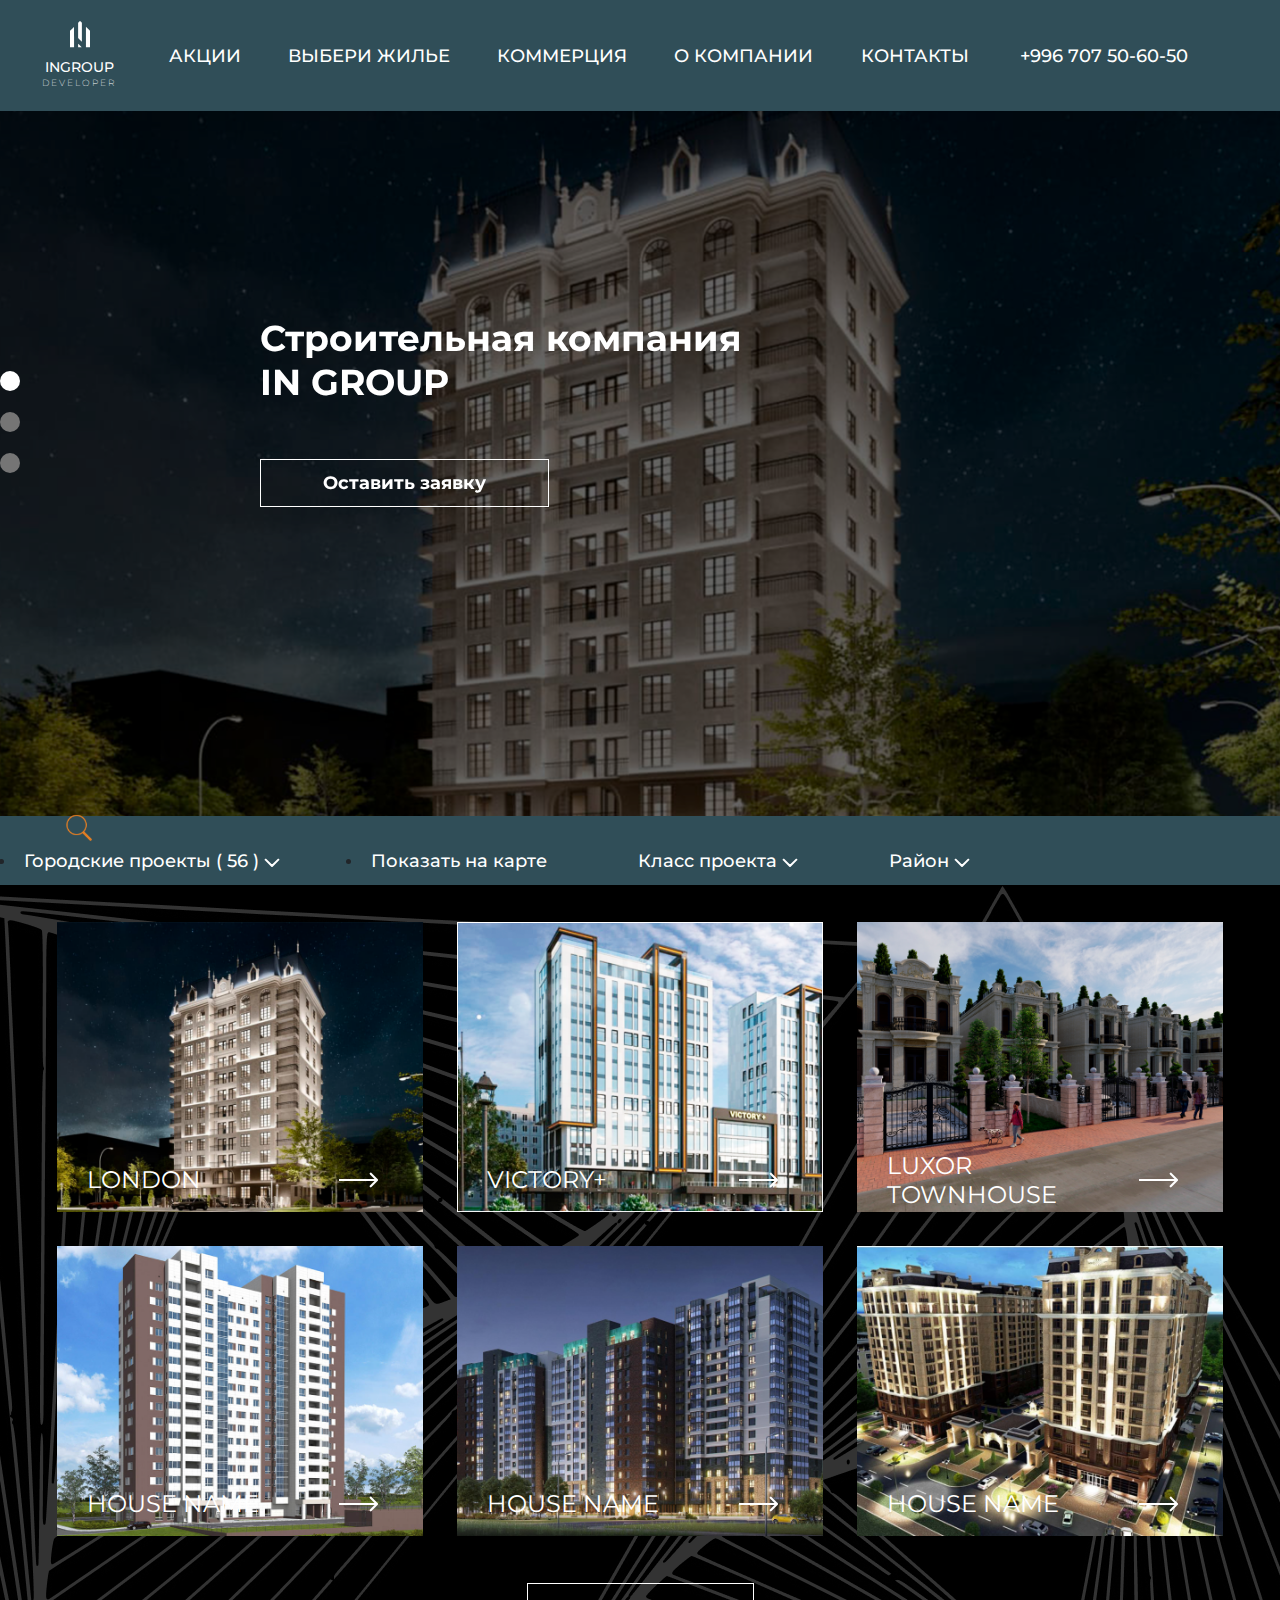
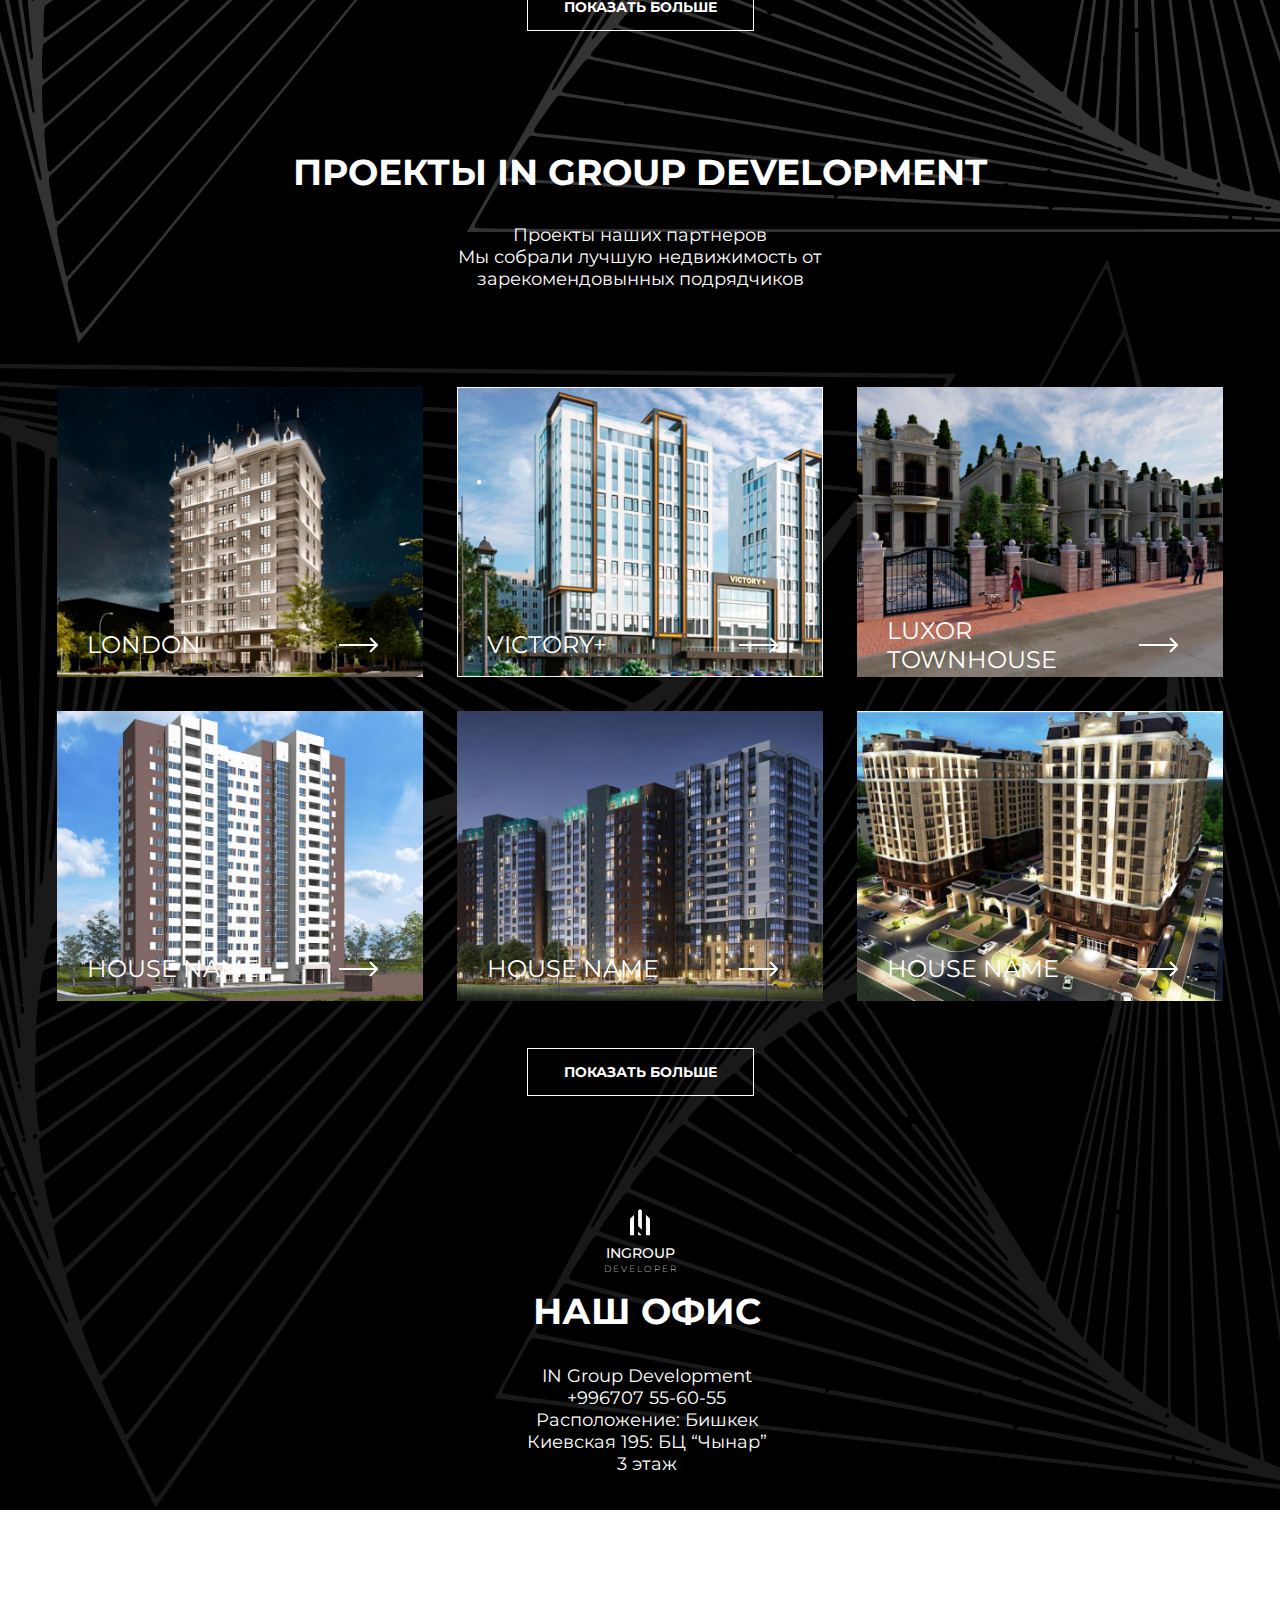
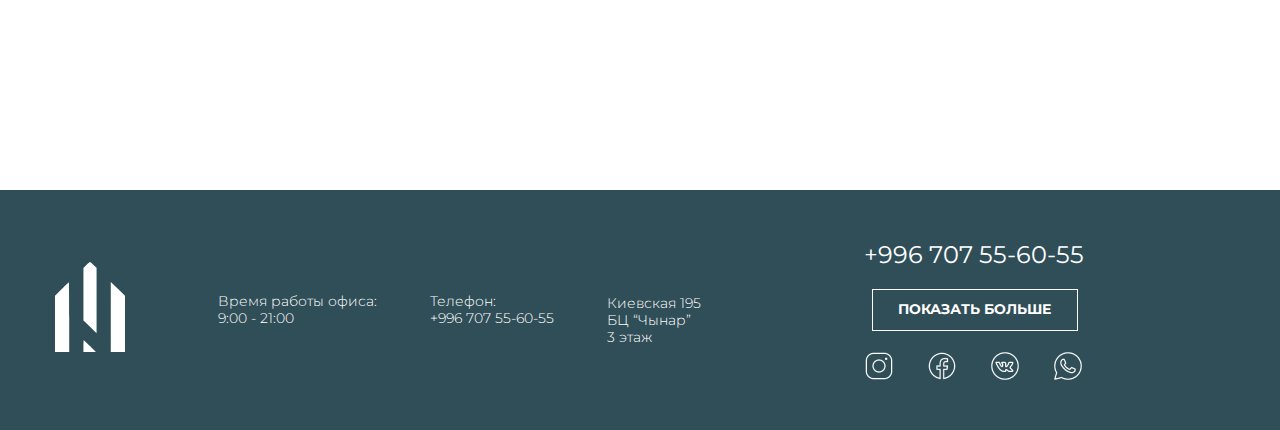
==== commit 9f09e137: "Адаптив 2" ====
--- a/index.html
+++ b/index.html
@@ -8,8 +8,8 @@
   <title>IN_GROUP</title>
   <!-- Подключение стилей -->
   <link rel="stylesheet" href="css/bootstrap.css" />
-  <!-- <link href="https://cdn.jsdelivr.net/npm/bootstrap@5.2.0-beta1/dist/css/bootstrap.min.css" rel="stylesheet"
-    integrity="sha384-0evHe/X+R7YkIZDRvuzKMRqM+OrBnVFBL6DOitfPri4tjfHxaWutUpFmBp4vmVor" crossorigin="anonymous" /> -->
+  <link href="https://cdn.jsdelivr.net/npm/bootstrap@5.2.0-beta1/dist/css/bootstrap.min.css" rel="stylesheet"
+    integrity="sha384-0evHe/X+R7YkIZDRvuzKMRqM+OrBnVFBL6DOitfPri4tjfHxaWutUpFmBp4vmVor" crossorigin="anonymous" />
   <link rel="stylesheet" href="css/main.css" />
   <link rel="stylesheet" href="css/slick.css" />
   <link rel="preconnect" href="https://fonts.googleapis.com" />
@@ -38,11 +38,11 @@
             <span class="logo_text2 mb-1">D E V E L O P E R</span>
           </div>
           <div class="header-title d-flex align-items-center">
-            <a class="nav-link active" aria-current="page" href="#">АКЦИИ</a>
-            <a class="nav-link " href="choose_accommodation.html">ВЫБЕРИ ЖИЛЬЕ</a>
-            <a class="nav-link" href="commerce.html">КОММЕРЦИЯ</a>
-            <a class="nav-link" href="about_company.html">О КОМПАНИИ</a>
-            <a class="nav-link" href="#">КОНТАКТЫ</a>
+            <a class="header-link" aria-current="page" href="#">АКЦИИ</a>
+            <a class="header-link " href="choose_accommodation.html">ВЫБЕРИ ЖИЛЬЕ</a>
+            <a class="header-link" href="commerce.html">КОММЕРЦИЯ</a>
+            <a class="header-link" href="about_company.html">О КОМПАНИИ</a>
+            <a class="header-link" href="#">КОНТАКТЫ</a>
           </div>
           <div class="telephone d-flex align-items-center">
             +996 707 50-60-50
@@ -55,14 +55,15 @@
         </div>
       </nav>
     </div>
-  </header>
-  <div class="burger-menu">
+                <div class="burger-menu">
     <a class="nav-link active" aria-current="page" href="#">АКЦИИ</a>
     <a class="nav-link " href="choose_accommodation.html">ВЫБЕРИ ЖИЛЬЕ</a>
     <a class="nav-link" href="commerce.html">КОММЕРЦИЯ</a>
     <a class="nav-link" href="about_company.html">О КОМПАНИИ</a>
     <a class="nav-link" href="#">КОНТАКТЫ</a>
   </div>
+  </header>
+
 
   <!-- HEADER END-->
 
@@ -101,9 +102,11 @@
       </div>
       <span class="span1">996 707 50-60-50 <br>РАБОТАЕМ С 9:00-21:00</span>
     </div>
+
+
     <nav class="navbar navbar-expand-lg bg-light lowerbar">
       <div class="container-xxl">
-        <svg class="ml-5" width="30" height="30" viewBox="0 0 30 30" fill="none" xmlns="http://www.w3.org/2000/svg"
+        <svg class="ml-5 lowerbar__svg" width="30" height="30" viewBox="0 0 30 30" fill="none" xmlns="http://www.w3.org/2000/svg"
           xmlns:xlink="http://www.w3.org/1999/xlink">
           <rect width="30" height="30" fill="url(#pattern0)" />
           <defs>
@@ -114,11 +117,8 @@
               xlink:href="[data-uri]" />
           </defs>
         </svg>
-        <button class="navbar-toggler" type="button" data-bs-toggle="collapse" data-bs-target="#navbarNavDropdown"
-          aria-controls="navbarNavDropdown" aria-expanded="false" aria-label="Toggle navigation">
-          <span class="navbar-toggler-icon"></span>
-        </button>
-        <div class="collapse navbar-collapse d-flex justify-content-center" id="navbarNavDropdown">
+
+        <div class="lowerbar__div d-flex justify-content-center" id="navbarNavDropdown">
           <ul class="navbar-nav lowerbar__nav d-flex align-items-center">
             <li class="nav-item dropdown">
               <a class="nav-link" href="#" id="navbarDropdownMenuLink" role="button" data-bs-toggle="dropdown"
@@ -190,21 +190,21 @@
   <section class="progect">
     <div class="container-xxl">
       <div class="house d-flex flex-wrap">
-        <div class="house__item">
+        <div class="house__item ">
           <img class="house__item--img" src="/img/project/house1.png" alt="" />
           <div class="house__item--block">
             <span class="">LONDON</span>
             <img src="img/project/Arrow 1.png" alt="" class="" />
           </div>
         </div>
-        <div class="house__item">
+        <div class="house__item ">
           <img class="house__item--img" src="/img/project/house2.png" alt="" />
           <div class="house__item--block">
             <span class="">VICTORY+</span>
             <img src="img/project/Arrow 1.png" alt="" class="" />
           </div>
         </div>
-        <div class="house__item">
+        <div class="house__item ">
           <img class="house__item--img" src="/img/project/house3.png" alt="" />
           <div class="house__item--block">
             <span class="">LUXOR TOWNHOUSE</span>
@@ -230,6 +230,24 @@
           <div class="house__item--block">
             <span class="">HOUSE NAME</span>
             <img src="img/project/Arrow 1.png" alt="" class="" />
+          </div>
+        </div>
+                <div class="house__item_2">
+          <img class="house__item_2--img" src="/img/project/house1.png" alt="" />
+          <div class="house__item_2--block">
+            <span class="">HOUSE NAME</span>
+          </div>
+        </div>
+                <div class="house__item_2">
+          <img class="house__item_2--img" src="/img/project/house2.png" alt="" />
+          <div class="house__item_2--block">
+            <span class="">HOUSE NAME</span>
+          </div>
+        </div>
+                <div class="house__item_2">
+          <img class="house__item_2--img" src="/img/project/house3.png" alt="" />
+          <div class="house__item_2--block">
+            <span class="">HOUSE NAME</span>
           </div>
         </div>
       </div>
@@ -283,6 +301,24 @@
           <div class="house__item--block">
             <span class="">HOUSE NAME</span>
             <img src="img/project/Arrow 1.png" alt="" class="" />
+          </div>
+        </div>
+        <div class="house__item_2">
+          <img class="house__item_2--img" src="/img/project/house4.png" alt="" />
+          <div class="house__item_2--block">
+            <span class="">HOUSE NAME</span>
+          </div>
+        </div>
+        <div class="house__item_2">
+          <img class="house__item_2--img" src="/img/project/house5.png" alt="" />
+          <div class="house__item_2--block">
+            <span class="">HOUSE NAME</span>
+          </div>
+        </div>
+        <div class="house__item_2">
+          <img class="house__item_2--img" src="/img/project/house6.png" alt="" />
+          <div class="house__item_2--block">
+            <span class="">HOUSE NAME</span>
           </div>
         </div>
       </div>
--- a/css/main.css
+++ b/css/main.css
@@ -146,35 +146,40 @@
   }
 }
 
-.nav-link {
+.header-link {
   position: relative;
   color: #FFFFFF !important;
   font-style: normal;
   font-weight: 500;
   font-size: 18px;
   line-height: 22px;
+  text-decoration: none;
   padding: 0;
 }
 
+.header-link:hover {
+  text-decoration: none;
+}
+
 @media screen and (max-width: 1200px) {
-  .nav-link {
+  .header-link {
     font-size: 14px;
   }
 }
 
 @media screen and (max-width: 1200px) {
-  .nav-link {
+  .header-link {
     font-size: 12px;
   }
 }
 
 @media screen and (max-width: 768px) {
-  .nav-link {
+  .header-link {
     font-size: 18px;
   }
 }
 
-.nav-link:hover:before {
+.header-link:hover:before {
   -webkit-transform: scaleX(1);
           transform: scaleX(1);
   -webkit-transition: -webkit-transform 0.25s;
@@ -183,7 +188,7 @@
   transition: transform 0.25s, -webkit-transform 0.25s;
 }
 
-.nav-link:before {
+.header-link:before {
   content: '';
   width: 100%;
   height: 2px;
@@ -201,8 +206,18 @@
           transform-origin: left;
 }
 
-.nav-link.active {
+.header-link.active {
   border-bottom: 2px solid #FFFFFF;
+}
+
+.nav-link {
+  position: relative;
+  color: #FFFFFF !important;
+  font-style: normal;
+  font-weight: 500;
+  font-size: 18px;
+  line-height: 22px;
+  padding: 0;
 }
 
 .navbar {
@@ -349,8 +364,46 @@
   height: 69px !important;
 }
 
+@media screen and (max-width: 992px) {
+  .lowerbar__svg {
+    display: none;
+  }
+}
+
 .lowerbar__nav {
-  gap: 85px;
+  margin-right: 130px;
+  gap: 75px;
+}
+
+@media screen and (max-width: 1200px) {
+  .lowerbar__nav {
+    gap: 20px;
+    margin-right: 100px;
+  }
+}
+
+@media screen and (max-width: 992px) {
+  .lowerbar__nav {
+    -webkit-box-orient: horizontal;
+    -webkit-box-direction: normal;
+        -ms-flex-direction: row;
+            flex-direction: row;
+    margin-right: 0;
+    width: 700px;
+    gap: 30px;
+  }
+  .lowerbar__nav svg {
+    display: none;
+  }
+}
+
+@media screen and (max-width: 992px) {
+  .lowerbar__div {
+    width: 100%;
+    -webkit-box-pack: center;
+        -ms-flex-pack: center;
+            justify-content: center;
+  }
 }
 
 .progect {
@@ -361,24 +414,132 @@
   background-position: left top, right top, left bottom, right bottom;
 }
 
-@media screen and (max-width: 1320px) {
+@media screen and (max-width: 1200px) {
   .progect {
-    background-size: 43% 45%, 40% 50%, 53% 43%, 41% 45%;
-    background-position: 28% 40%, 73% 10%, 34% 120%, 73% 110%;
+    background-size: 70% 45%, 55% 50%, 70% 43%, 55% 45%;
+    background-position: 0% 40%, 100% 10%, 0% 120%, 100% 110%;
   }
 }
 
 .house {
-  gap: 30px 30px;
+  gap: 30px 33px;
+  width: 100% !important;
   padding-top: 30px;
 }
 
-.house__item {
+@media screen and (max-width: 1400px) {
+  .house {
+    width: 100% !important;
+    -webkit-box-pack: center;
+        -ms-flex-pack: center;
+            justify-content: center;
+    gap: 20px 20px;
+  }
+}
+
+@media screen and (max-width: 1200px) {
+  .house {
+    gap: 30px 33px;
+  }
+}
+
+@media screen and (max-width: 992px) {
+  .house {
+    padding-top: 100px;
+  }
+}
+
+.house__item_2 {
   position: relative;
+  display: none;
+  padding-right: 0 !important;
   width: 410px;
   height: 325px;
   overflow: hidden;
   border: 7px solid rgba(28, 28, 28, 0);
+}
+
+.house__item_2--img {
+  width: 100%;
+  height: auto;
+}
+
+.house__item_2:hover {
+  cursor: pointer;
+  border: 7px solid blue;
+}
+
+.house__item_2--block {
+  display: -webkit-box;
+  display: -ms-flexbox;
+  display: flex;
+  -webkit-box-pack: justify;
+      -ms-flex-pack: justify;
+          justify-content: space-between;
+  -webkit-box-align: center;
+      -ms-flex-align: center;
+          align-items: center;
+  width: 100%;
+  height: 25px;
+  position: absolute;
+  bottom: 20px;
+  padding: 0 30px;
+}
+
+.house__item_2--block span {
+  font-style: normal;
+  font-weight: 400;
+  font-size: 24px;
+  line-height: 29px;
+  color: #FFFFFF;
+}
+
+.house__item_2--block img {
+  padding-right: 15px;
+}
+
+.house__item_2--block img:hover {
+  padding-right: 0;
+  -webkit-transition: .7ms;
+  transition: .7ms;
+}
+
+@media screen and (max-width: 992px) {
+  .house__item_2 {
+    display: -webkit-box;
+    display: -ms-flexbox;
+    display: flex;
+    width: 250px;
+    height: 250px !important;
+  }
+}
+
+.house__item {
+  position: relative;
+  padding-right: 0 !important;
+  width: 410px;
+  height: 325px;
+  overflow: hidden;
+  border: 7px solid rgba(28, 28, 28, 0);
+}
+
+@media screen and (max-width: 1320px) {
+  .house__item {
+    width: 380px;
+    height: 100%;
+  }
+}
+
+@media screen and (max-width: 1200px) {
+  .house__item {
+    width: 410px;
+  }
+}
+
+@media screen and (max-width: 992px) {
+  .house__item {
+    display: none;
+  }
 }
 
 .house__item--img {
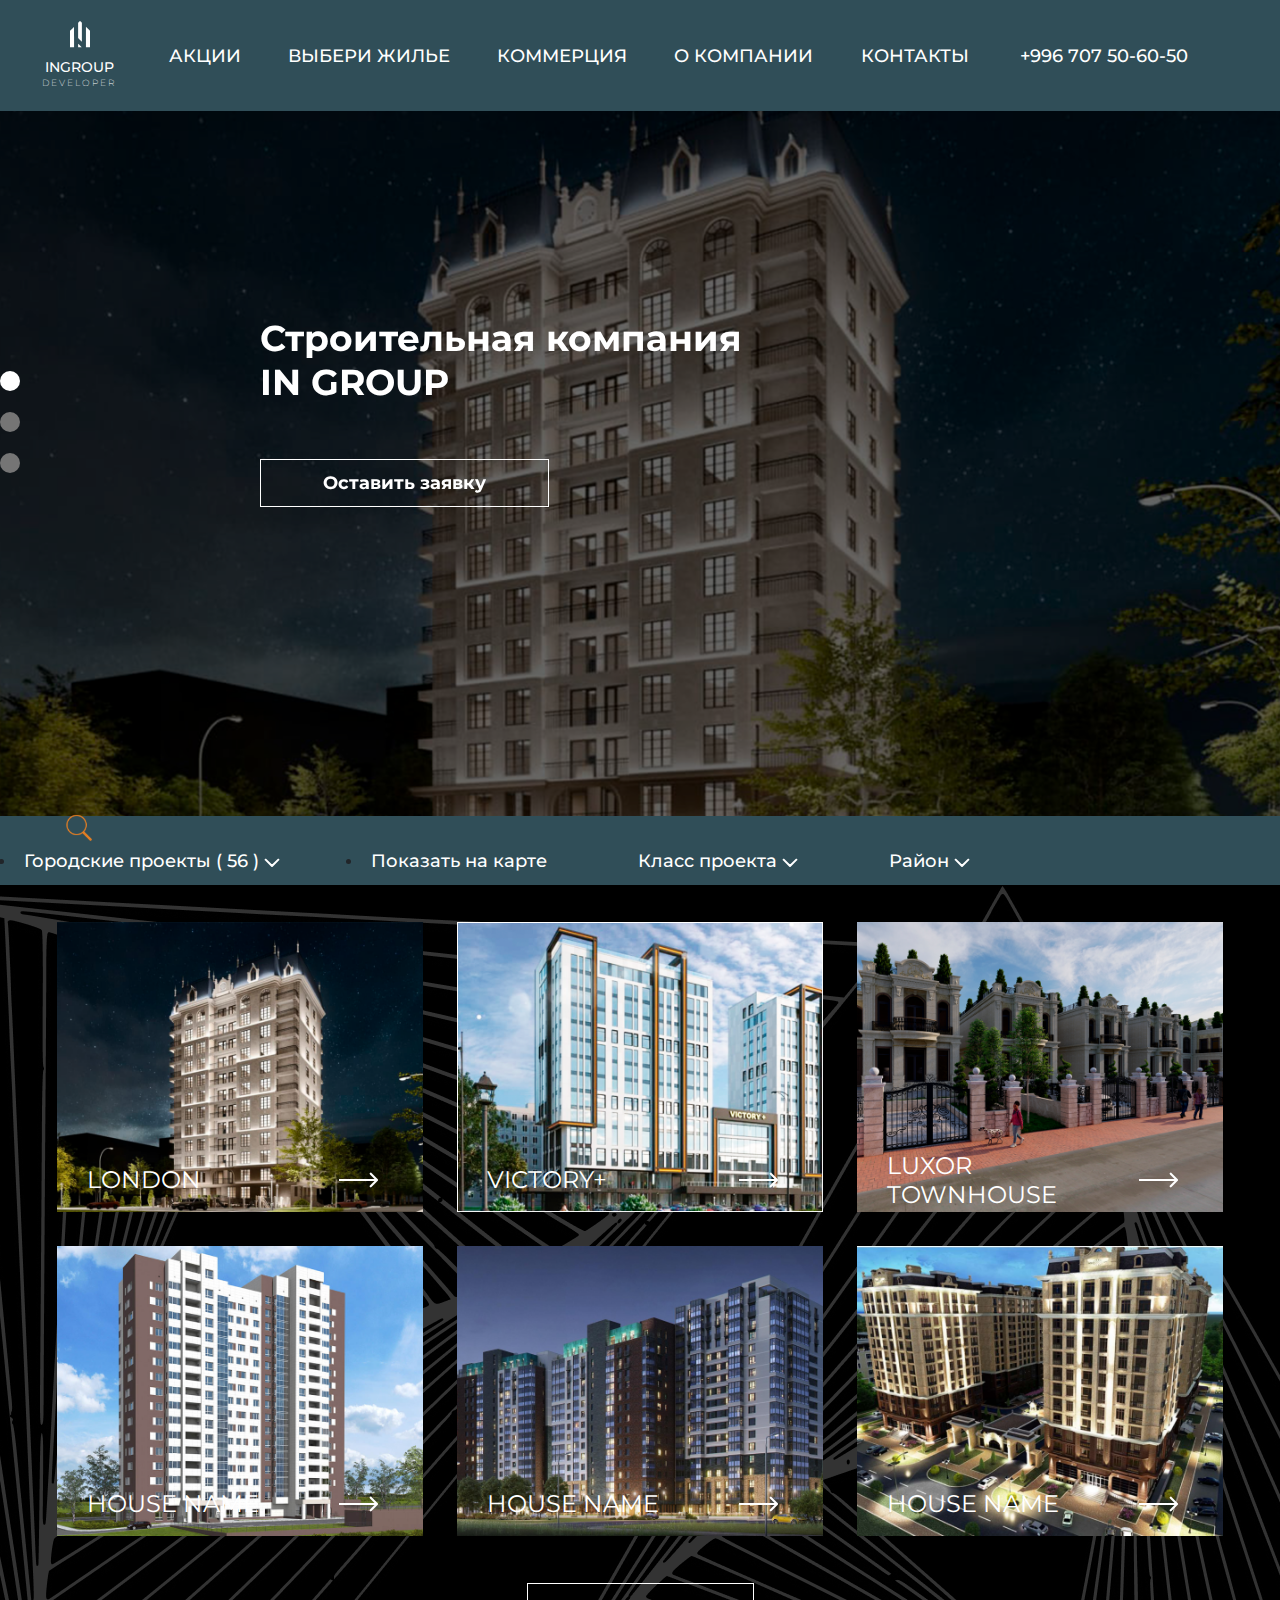
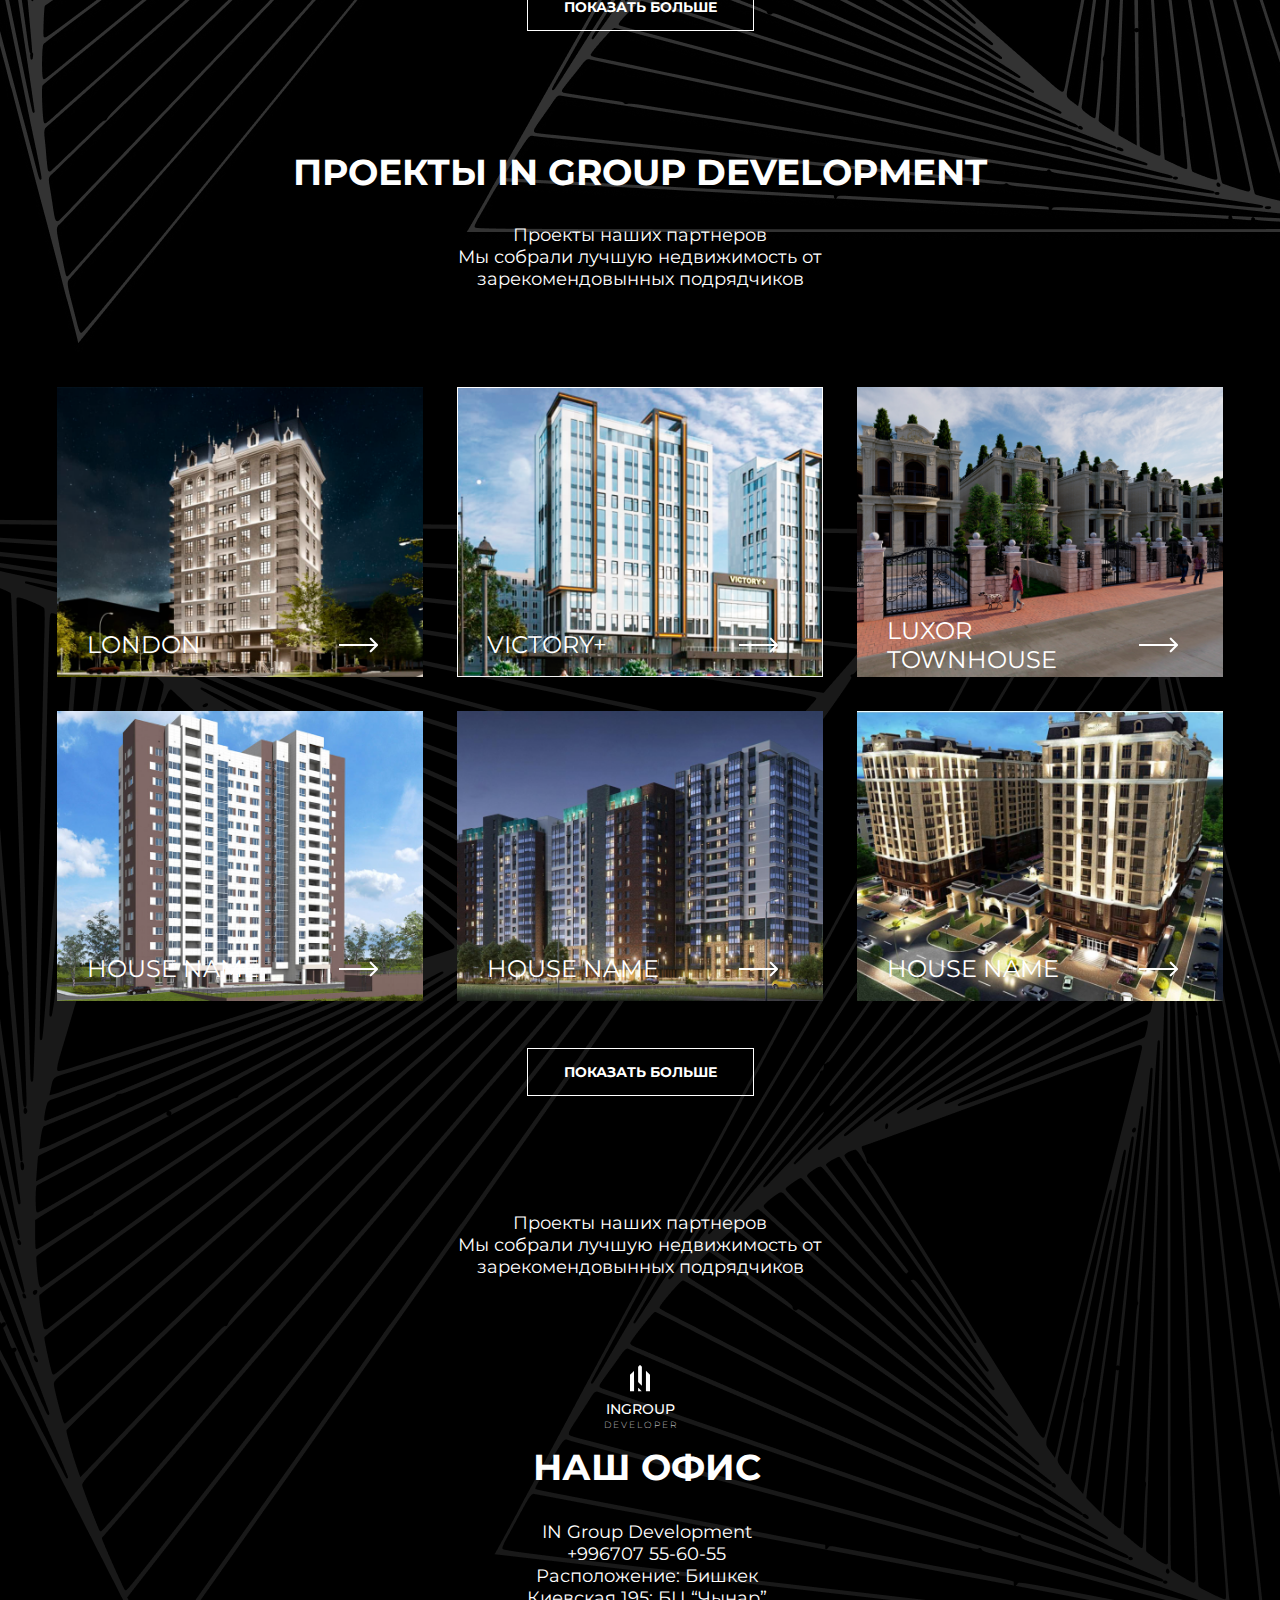
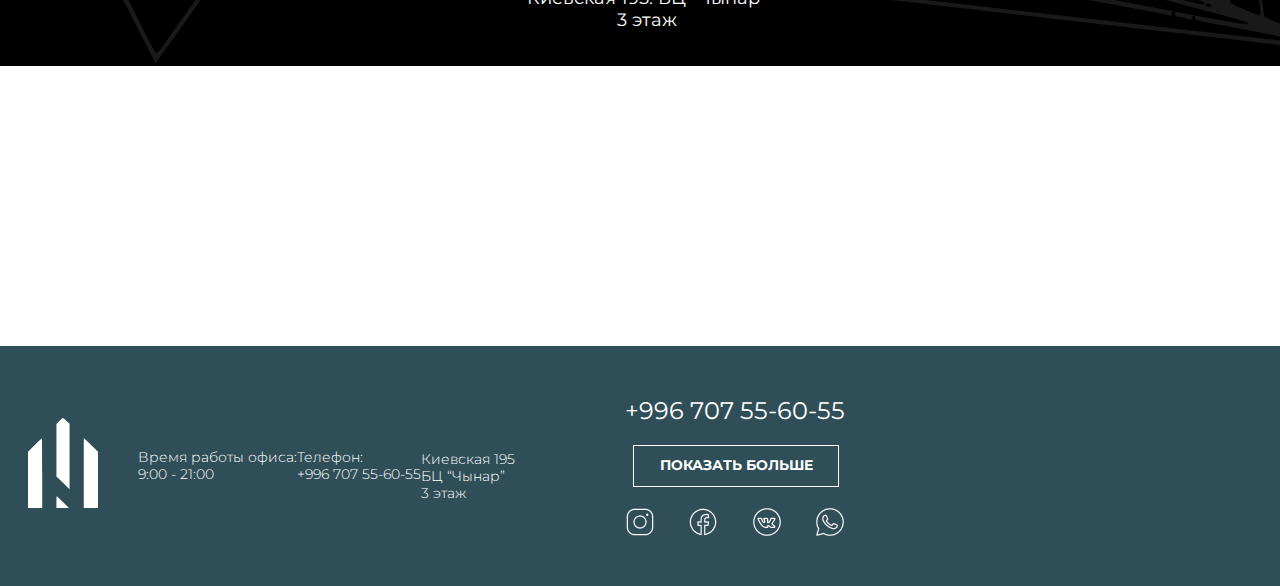
==== commit 2e00185c: "Продолжение адаптива" ====
--- a/index.html
+++ b/index.html
@@ -250,11 +250,23 @@
             <span class="">HOUSE NAME</span>
           </div>
         </div>
+                <div class="house__item_3">
+          <img class="house__item_2--img" src="/img/project/house3.png" alt="" />
+          <div class="house__item_2--block">
+            <span class="">HOUSE NAME</span>
+          </div>
+        </div>
+                <div class="house__item_3">
+          <img class="house__item_2--img" src="/img/project/house3.png" alt="" />
+          <div class="house__item_2--block">
+            <span class="">HOUSE NAME</span>
+          </div>
+        </div>
       </div>
       <div class="d-flex flex-column align-items-center project-title">
         <button type="button" class="">ПОКАЗАТЬ БОЛЬШЕ</button>
         <span class="span1"> ПРОЕКТЫ IN GROUP DEVELOPMENT </span>
-        <div class="">
+        <div class="project-title__div">
           Проекты наших партнеров
           <br />Мы собрали лучшую недвижимость от <br />зарекомендовынных
           подрядчиков
@@ -321,9 +333,50 @@
             <span class="">HOUSE NAME</span>
           </div>
         </div>
+        <div class="house__item_3">
+          <img class="house__item_2--img" src="/img/project/house6.png" alt="" />
+          <div class="house__item_2--block">
+            <span class="">HOUSE NAME</span>
+          </div>
+        </div>
+        <div class="house__item_3">
+          <img class="house__item_2--img" src="/img/project/house6.png" alt="" />
+          <div class="house__item_2--block">
+            <span class="">HOUSE NAME</span>
+          </div>
+        </div>
       </div>
       <div class="d-flex flex-column align-items-center project-title">
         <button type="button" class="button2">ПОКАЗАТЬ БОЛЬШЕ</button>
+        <div class="project-title__div_2">
+          Проекты наших партнеров
+          <br />Мы собрали лучшую недвижимость от <br />зарекомендовынных
+          подрядчиков
+        </div>
+        </div>
+      <div class="d-flex flex-column align-items-center project-title__about_company">
+        <div class="d-flex about_company ">
+          <span class="">О КОМПАНИИ</span>
+        </div>
+        <div class="d-flex flex-column project-title__about_company--title">
+          <span>
+          Проекты наших партнеров<br />
+          Проекты наших партнеров<br />
+          Проекты наших партнеров<br />
+          Проекты наших партнеров<br />
+          Проекты наших партнеров<br />
+          </span>
+          <span>
+          Мы собрали лучшую недвижимость от <br />
+          Мы собрали лучшую недвижимость от <br />
+          Мы собрали лучшую недвижимость от <br />
+          Мы собрали лучшую недвижимость от <br />
+          Мы собрали лучшую недвижимость от <br />
+          Мы собрали лучшую недвижимость от <br />
+          </span>
+        </div>
+      </div>
+      <div class="d-flex flex-column align-items-center project-title">
         <div class="logo-project-title d-flex flex-column align-items-center justify-content-center">
           <a class="mb-1" href="#">
             <svg width="20" height="27" viewBox="0 0 20 27" fill="none" xmlns="http://www.w3.org/2000/svg">
@@ -336,10 +389,11 @@
           <span class="logo_text2 mb-1">D E V E L O P E R</span>
         </div>
         <span class="span2"> НАШ ОФИС </span>
-        <div class="address">
-          IN Group Development
-          <br />+996707 55-60-55 <br />Расположение: Бишкек <br />Киевская
-          195: БЦ “Чынар” <br />3 этаж
+        <div class="d-flex flex-column address">
+          <span>IN Group Development</span>
+          <span>+996707 55-60-55</span><span>Расположение: Бишкек</span>
+         <span>Киевская 195: БЦ “Чынар”</span> <span>3 этаж</span>
+        </div>
         </div>
       </div>
     </div>
@@ -352,6 +406,7 @@
   <section class="section-map">
     <div class="map">
       <iframe
+        class="frame_map"
         src="https://www.google.com/maps/embed?pb=!1m18!1m12!1m3!1d2923.8495148151824!2d74.57526641575977!3d42.8760203103531!2m3!1f0!2f0!3f0!3m2!1i1024!2i768!4f13.1!3m3!1m2!1s0x389ec8162400a293%3A0x1d304b8e4ea9b351!2zMTk1INGD0LsuINCa0LjQtdCy0YHQutCw0Y8sINCR0LjRiNC60LXQug!5e0!3m2!1sru!2skg!4v1654667296686!5m2!1sru!2skg"
         width="3760" height="280" style="border: 0" allowfullscreen="" loading="lazy"
         referrerpolicy="no-referrer-when-downgrade"></iframe>
@@ -362,9 +417,10 @@
 
   <!-- FOOTER START -->
 
-  <section class="section-footer">
+  <section class="section-footer d-flex">
     <div class="container-xxl">
       <div class="footer d-flex justify-content-around align-items-center">
+        <div class="d-flex footer_logo">
         <a class="" href="#">
           <svg width="70" height="90" viewBox="0 0 70 90" fill="none" xmlns="http://www.w3.org/2000/svg">
             <path fill-rule="evenodd" clip-rule="evenodd"
@@ -372,15 +428,24 @@
               fill="white" />
           </svg>
         </a>
-        <span class="span1">
+        </div>
+          <div class="d-flex justify-content-between social_network__adaptive">
+            <a href="#"><img src="img/icons8-instagram-100 1.png" alt="" /></a>
+            <a href="#"><img src="img/icons8-facebook-100 1.png" alt="" /></a>
+            <a href="#"><img src="img/icons8-vk-circled-100 1.png" alt="" /></a>
+            <a href="#"><img src="img/icons8-whatsapp-100 1.png" alt="" /></a>
+          </div>
+        <div class="d-flex gap-5 align-items-center footer_span">
+        <span class="span1 d-flex">
           Время работы офиса:
           <br />9:00 - 21:00
         </span>
-        <span class="span2"> Телефон:<br />+996 707 55-60-55 </span>
-        <span class="span3">
+        <span class="span2 d-flex"> Телефон:<br />+996 707 55-60-55 </span>
+        <span class="span3 d-flex">
           Киевская 195
           <br />БЦ “Чынар” <br />3 этаж
         </span>
+        </div>
         <div class="d-flex flex-column social_network">
           <span class="telephone">+996 707 55-60-55</span>
           <button type="button" class="ml-2">ПОКАЗАТЬ БОЛЬШЕ</button>
--- a/css/main.css
+++ b/css/main.css
@@ -291,18 +291,18 @@
   top: 205px;
 }
 
+@media screen and (max-width: 992px) {
+  .slider-block__title {
+    display: none !important;
+  }
+}
+
 .slider-block__title div span {
   font-style: normal;
   font-weight: 700;
   font-size: 36px;
   line-height: 44px;
   color: #FFFFFF;
-}
-
-@media screen and (max-width: 992px) {
-  .slider-block__title div span {
-    opacity: 0;
-  }
 }
 
 .slider-block__title button {
@@ -421,6 +421,12 @@
   }
 }
 
+@media screen and (max-width: 992px) {
+  .progect {
+    height: 1900px !important;
+  }
+}
+
 .house {
   gap: 30px 33px;
   width: 100% !important;
@@ -446,6 +452,7 @@
 @media screen and (max-width: 992px) {
   .house {
     padding-top: 100px;
+    gap: 30px 28px;
   }
 }
 
@@ -486,12 +493,24 @@
   padding: 0 30px;
 }
 
+@media screen and (max-width: 992px) {
+  .house__item_2--block {
+    bottom: 50%;
+  }
+}
+
 .house__item_2--block span {
   font-style: normal;
   font-weight: 400;
   font-size: 24px;
   line-height: 29px;
   color: #FFFFFF;
+}
+
+@media screen and (max-width: 992px) {
+  .house__item_2--block span {
+    font-size: 20px;
+  }
 }
 
 .house__item_2--block img {
@@ -509,8 +528,92 @@
     display: -webkit-box;
     display: -ms-flexbox;
     display: flex;
-    width: 250px;
-    height: 250px !important;
+    width: 230px;
+    height: 200px !important;
+  }
+}
+
+@media screen and (max-width: 768px) {
+  .house__item_2 {
+    display: none;
+  }
+}
+
+.house .house__item_3 {
+  display: none;
+  position: relative;
+  display: none;
+  padding-right: 0 !important;
+  width: 410px;
+  height: 325px;
+  overflow: hidden;
+  border: 7px solid rgba(28, 28, 28, 0);
+}
+
+.house .house__item_3--img {
+  width: 100%;
+  height: auto;
+}
+
+.house .house__item_3:hover {
+  cursor: pointer;
+  border: 7px solid blue;
+}
+
+.house .house__item_3--block {
+  display: -webkit-box;
+  display: -ms-flexbox;
+  display: flex;
+  -webkit-box-pack: justify;
+      -ms-flex-pack: justify;
+          justify-content: space-between;
+  -webkit-box-align: center;
+      -ms-flex-align: center;
+          align-items: center;
+  width: 100%;
+  height: 25px;
+  position: absolute;
+  bottom: 20px;
+  padding: 0 30px;
+}
+
+@media screen and (max-width: 992px) {
+  .house .house__item_3--block {
+    bottom: 50%;
+  }
+}
+
+.house .house__item_3--block span {
+  font-style: normal;
+  font-weight: 400;
+  font-size: 24px;
+  line-height: 29px;
+  color: #FFFFFF;
+}
+
+@media screen and (max-width: 992px) {
+  .house .house__item_3--block span {
+    font-size: 20px;
+  }
+}
+
+.house .house__item_3--block img {
+  padding-right: 15px;
+}
+
+.house .house__item_3--block img:hover {
+  padding-right: 0;
+  -webkit-transition: .7ms;
+  transition: .7ms;
+}
+
+@media screen and (max-width: 768px) {
+  .house .house__item_3 {
+    display: -webkit-box;
+    display: -ms-flexbox;
+    display: flex;
+    width: 200px;
+    height: 200px !important;
   }
 }
 
@@ -587,6 +690,12 @@
   transition: .7ms;
 }
 
+@media screen and (max-width: 992px) {
+  .project-title__div {
+    display: none;
+  }
+}
+
 .project-title button {
   background-color: rgba(28, 28, 28, 0);
   border: 1px solid #FFFFFF;
@@ -608,6 +717,12 @@
   background-color: #25434d;
 }
 
+@media screen and (max-width: 992px) {
+  .project-title button {
+    background-color: black;
+  }
+}
+
 .project-title .span1 {
   font-style: normal;
   font-weight: 700;
@@ -615,6 +730,14 @@
   line-height: 44px;
   color: #FFFFFF;
   margin-top: 119px;
+}
+
+@media screen and (max-width: 992px) {
+  .project-title .span1 {
+    margin-top: 150px;
+    margin-bottom: -100px;
+    font-weight: 500;
+  }
 }
 
 .project-title div {
@@ -634,6 +757,13 @@
   margin-bottom: 86px;
 }
 
+@media screen and (max-width: 992px) {
+  .project-title .button2 {
+    background-color: black;
+    margin-bottom: 20px;
+  }
+}
+
 .project-title .span2 {
   margin-top: 16px;
   margin-left: 13px;
@@ -644,8 +774,27 @@
   color: #FFFFFF;
 }
 
+@media screen and (max-width: 992px) {
+  .project-title .span2 {
+    width: 100%;
+    margin-left: 50px;
+  }
+}
+
+@media screen and (max-width: 776px) {
+  .project-title .span2 {
+    width: 90%;
+  }
+}
+
 .project-title .logo-project-title {
   margin-bottom: 0;
+}
+
+@media screen and (max-width: 992px) {
+  .project-title .logo-project-title {
+    display: none !important;
+  }
 }
 
 .project-title .address {
@@ -654,19 +803,156 @@
   margin-left: 13px;
 }
 
+@media screen and (max-width: 992px) {
+  .project-title .address {
+    margin-left: 50px;
+    width: 100%;
+    -webkit-box-pack: start;
+        -ms-flex-pack: start;
+            justify-content: start;
+  }
+  .project-title .address span {
+    display: -webkit-box;
+    display: -ms-flexbox;
+    display: flex;
+  }
+}
+
+@media screen and (max-width: 776px) {
+  .project-title .address {
+    width: 90%;
+    -webkit-box-pack: start;
+        -ms-flex-pack: start;
+            justify-content: start;
+  }
+  .project-title .address span {
+    display: -webkit-box;
+    display: -ms-flexbox;
+    display: flex;
+  }
+}
+
+.project-title__about_company {
+  display: none !important;
+}
+
+@media screen and (max-width: 992px) {
+  .project-title__about_company {
+    display: -webkit-box !important;
+    display: -ms-flexbox !important;
+    display: flex !important;
+    margin-top: 120px;
+    margin-bottom: 120px;
+    width: 100%;
+    height: 350px;
+    gap: 50px;
+  }
+  .project-title__about_company .about_company {
+    width: 100%;
+    -webkit-box-pack: end;
+        -ms-flex-pack: end;
+            justify-content: end;
+    margin-top: 16px;
+    font-style: normal;
+    font-weight: 700;
+    font-size: 36px;
+    line-height: 44px;
+    color: #FFFFFF;
+  }
+  .project-title__about_company--title {
+    gap: 10px;
+    width: 100%;
+    font-style: normal;
+    font-weight: 400;
+    font-size: 14px;
+    line-height: 22px;
+    text-align: center;
+    color: #FFFFFF;
+  }
+}
+
 .map {
   overflow: hidden;
   margin-top: 0px;
   height: 280px;
 }
 
+@media screen and (max-width: 992px) {
+  .map {
+    width: 400px;
+    margin-left: 50px;
+  }
+}
+
+@media screen and (max-width: 776px) {
+  .map {
+    width: 400px;
+    margin-left: 50px;
+  }
+}
+
+@media screen and (max-width: 576px) {
+  .map {
+    margin-left: 0px !important;
+  }
+}
+
+@media screen and (max-width: 776px) {
+  .map .frame_map {
+    width: 400px;
+    margin-left: 50px;
+  }
+}
+
+@media screen and (max-width: 576px) {
+  .map .frame_map {
+    width: 200px !important;
+  }
+}
+
 .section-footer {
   height: 240px;
   background: #304E58 !important;
 }
 
+@media screen and (max-width: 992px) {
+  .section-footer {
+    height: 500px;
+    -webkit-box-align: center;
+        -ms-flex-align: center;
+            align-items: center;
+  }
+}
+
 .footer {
   height: 240px;
+}
+
+@media screen and (max-width: 992px) {
+  .footer {
+    -webkit-box-pack: start !important;
+        -ms-flex-pack: start !important;
+            justify-content: start !important;
+    gap: 100px;
+  }
+}
+
+@media screen and (max-width: 992px) {
+  .footer .footer_span {
+    -webkit-box-orient: vertical;
+    -webkit-box-direction: normal;
+        -ms-flex-direction: column;
+            flex-direction: column;
+    -webkit-box-pack: start;
+        -ms-flex-pack: start;
+            justify-content: start;
+  }
+}
+
+@media screen and (max-width: 992px) {
+  .footer .footer_logo {
+    display: none !important;
+  }
 }
 
 .footer svg {
@@ -701,8 +987,20 @@
   background-color: #25434d;
 }
 
+@media screen and (max-width: 992px) {
+  .footer button {
+    display: none;
+  }
+}
+
 .footer .span1 {
   margin-left: 40px;
+}
+
+@media screen and (max-width: 992px) {
+  .footer .span2 {
+    left: 0;
+  }
 }
 
 .footer .span3 {
@@ -710,6 +1008,26 @@
   margin-top: 20px;
 }
 
+@media screen and (max-width: 992px) {
+  .footer .span3 {
+    margin-top: 0;
+    margin-right: 40px;
+  }
+}
+
+.social_network__adaptive {
+  display: none !important;
+}
+
+@media screen and (max-width: 992px) {
+  .social_network__adaptive {
+    display: -webkit-box !important;
+    display: -ms-flexbox !important;
+    display: flex !important;
+    margin-left: 50px;
+  }
+}
+
 .social_network {
   gap: 20px;
   margin-right: 170px;
@@ -721,6 +1039,18 @@
   font-size: 24px;
   line-height: 29px;
   color: #FFFFFF;
+}
+
+@media screen and (max-width: 992px) {
+  .social_network {
+    display: none !important;
+  }
+}
+
+@media screen and (max-width: 776px) {
+  .social_network {
+    display: none !important;
+  }
 }
 
 .about-background {
@@ -749,14 +1079,29 @@
 }
 
 .items div {
+  width: 800px;
   margin-top: 40px;
-  width: 800px;
+  width: 100% !important;
   font-style: normal;
   font-weight: 500;
   font-size: 15px;
   line-height: 18px;
   text-align: center;
   color: #FFFFFF;
+}
+
+@media screen and (max-width: 992px) {
+  .items div {
+    width: 80% !important;
+    height: 100vh;
+  }
+}
+
+@media screen and (max-width: 776px) {
+  .items div {
+    width: 70% !important;
+    height: 100vh;
+  }
 }
 
 .choose-background_1 {
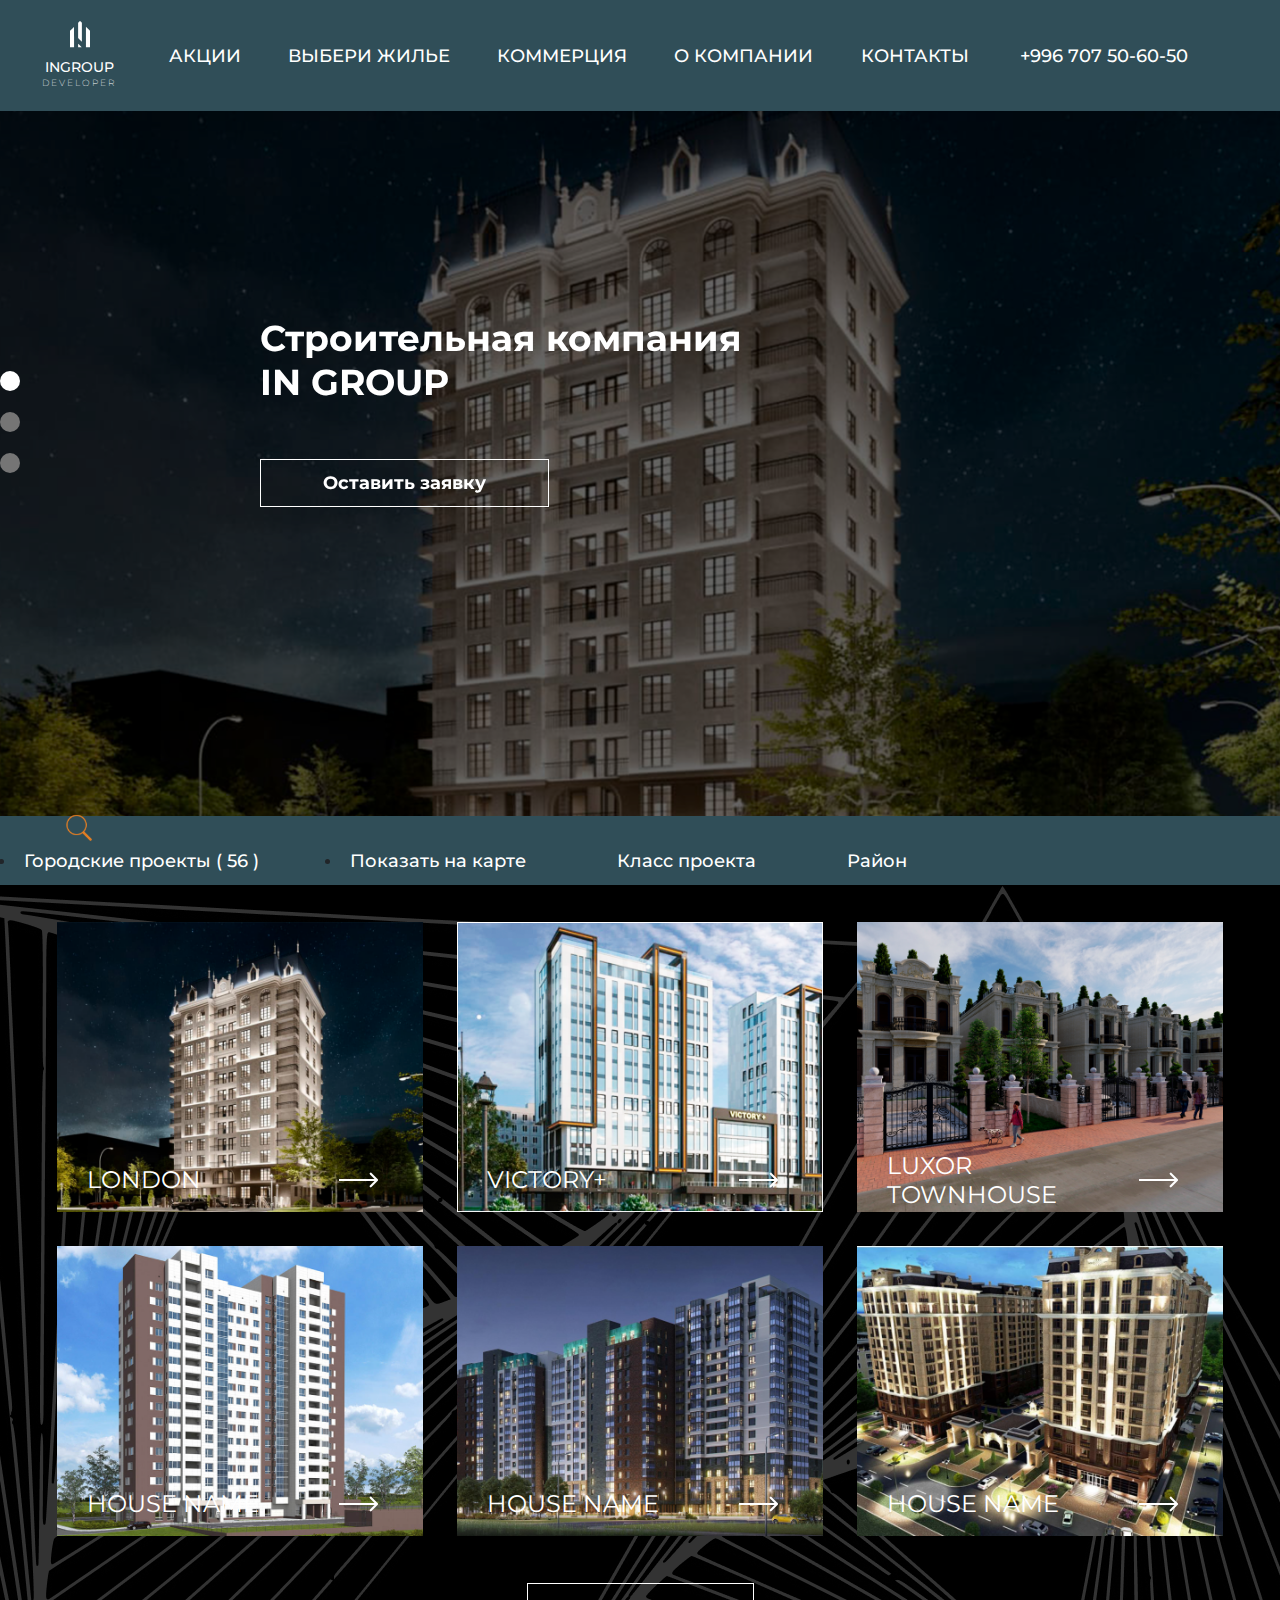
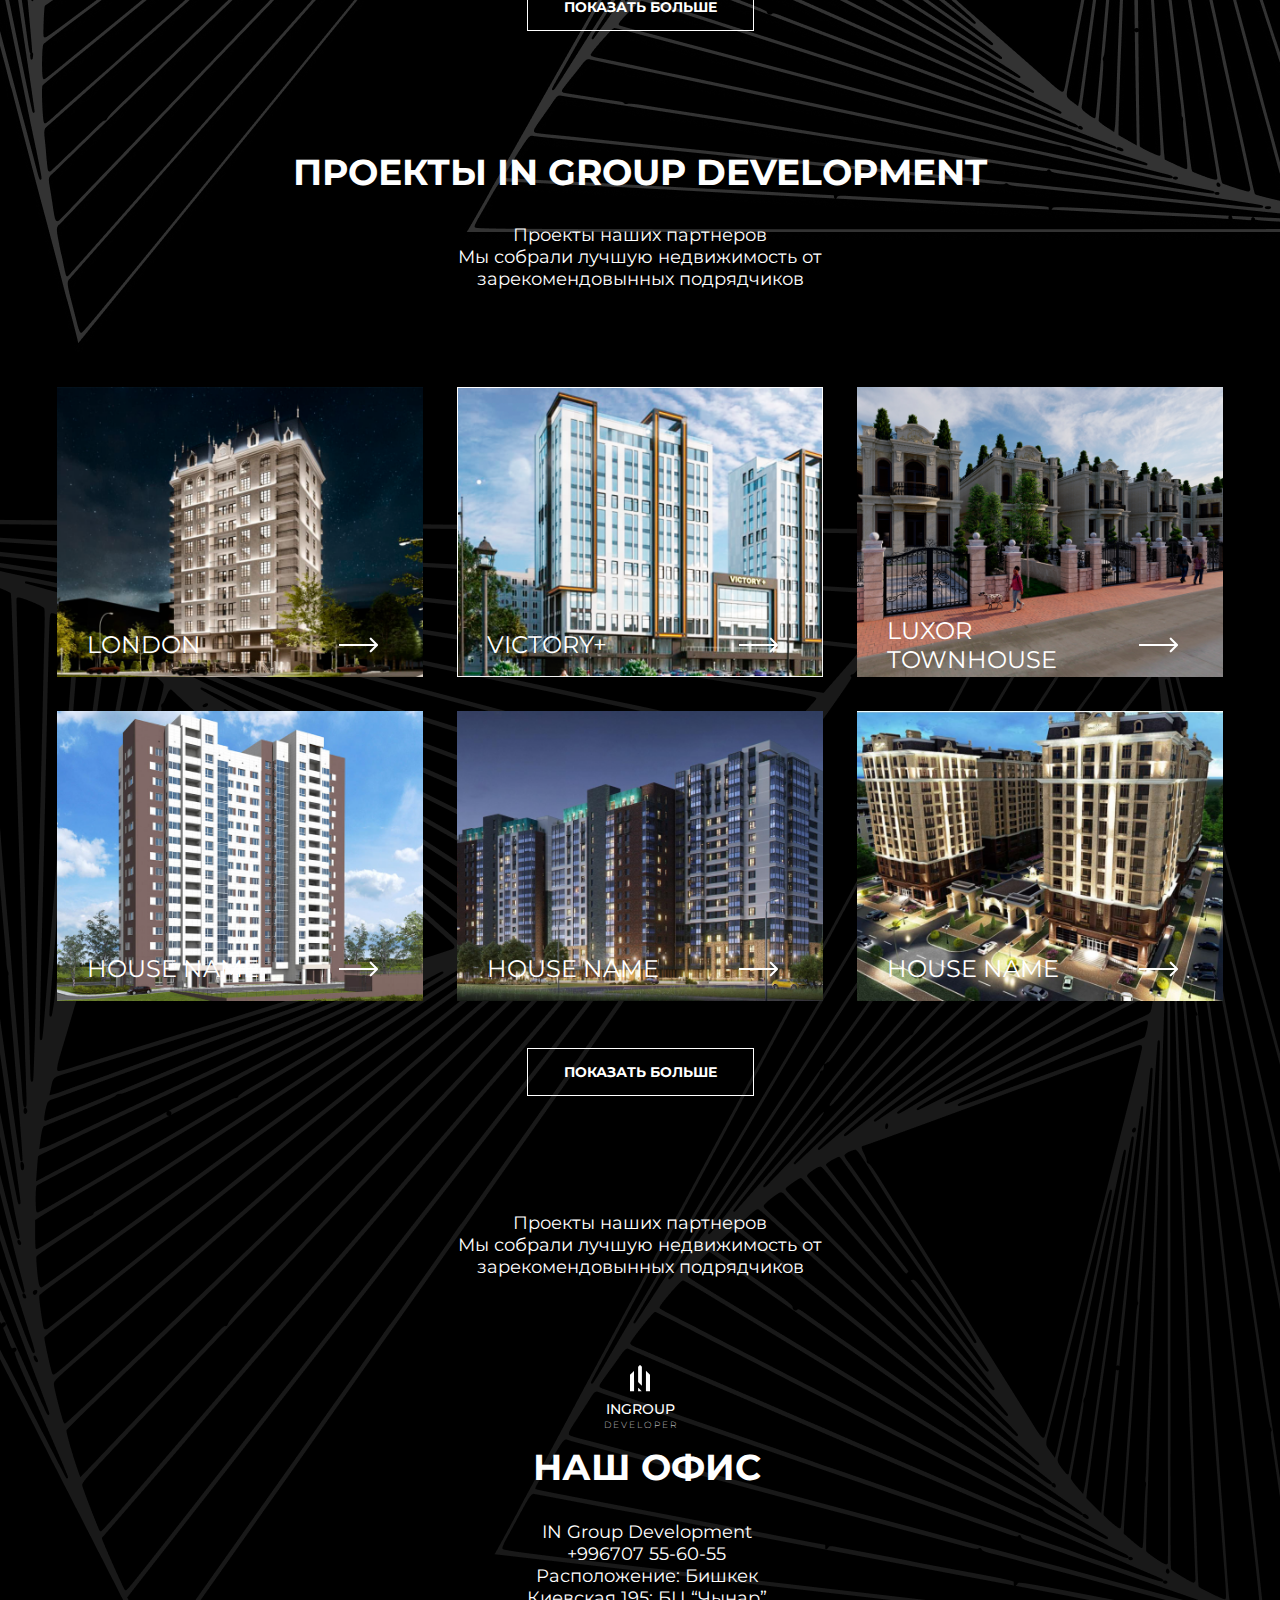
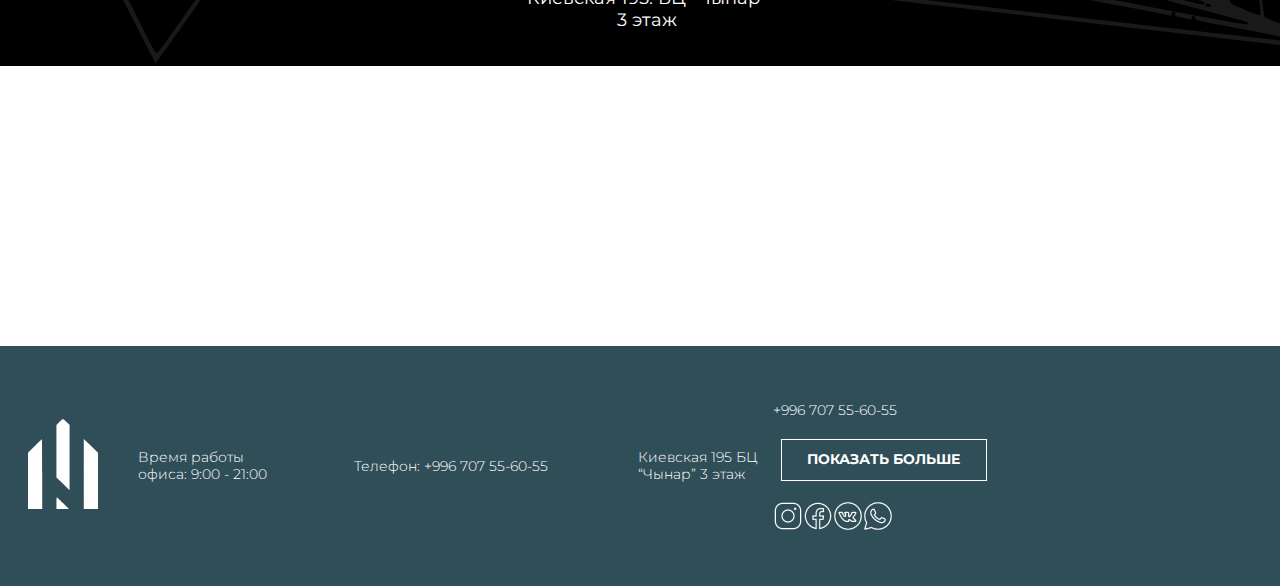
==== commit 7eeafced: "Закончил адаптив главной страницы" ====
--- a/index.html
+++ b/index.html
@@ -24,7 +24,7 @@
   <!-- HEADER  START-->
   <header>
     <div class="container-xxl ">
-      <nav class="navbar navbar-expand-lg ">
+      <nav class="navbar navbar-expand-lg">
         <div class="header__block d-flex justify-content-around">
           <div class="logo d-flex flex-column align-items-center justify-content-center ml-n2">
             <a class="mb-1" href="index.html">
@@ -55,13 +55,6 @@
         </div>
       </nav>
     </div>
-                <div class="burger-menu">
-    <a class="nav-link active" aria-current="page" href="#">АКЦИИ</a>
-    <a class="nav-link " href="choose_accommodation.html">ВЫБЕРИ ЖИЛЬЕ</a>
-    <a class="nav-link" href="commerce.html">КОММЕРЦИЯ</a>
-    <a class="nav-link" href="about_company.html">О КОМПАНИИ</a>
-    <a class="nav-link" href="#">КОНТАКТЫ</a>
-  </div>
   </header>
 
 
@@ -91,6 +84,13 @@
               background-position: center;
             "></div>
       </div>
+      <div class="burger-menu position-absolute">
+        <a class="nav-link active" aria-current="page" href="#">АКЦИИ</a>
+        <a class="nav-link " href="choose_accommodation.html">ВЫБЕРИ ЖИЛЬЕ</a>
+        <a class="nav-link" href="commerce.html">КОММЕРЦИЯ</a>
+        <a class="nav-link" href="about_company.html">О КОМПАНИИ</a>
+        <a class="nav-link" href="#">КОНТАКТЫ</a>
+      </div>
       <div class="position-absolute slider-block__title">
         <div class=" d-flex flex-column justify-content-start">
           <span class="d-flex">Строительная компания</span>
@@ -104,10 +104,12 @@
     </div>
 
 
+    <!-- LOWERBAR START-->
+
     <nav class="navbar navbar-expand-lg bg-light lowerbar">
       <div class="container-xxl">
-        <svg class="ml-5 lowerbar__svg" width="30" height="30" viewBox="0 0 30 30" fill="none" xmlns="http://www.w3.org/2000/svg"
-          xmlns:xlink="http://www.w3.org/1999/xlink">
+        <svg class="ml-5 lowerbar__svg" width="30" height="30" viewBox="0 0 30 30" fill="none"
+          xmlns="http://www.w3.org/2000/svg" xmlns:xlink="http://www.w3.org/1999/xlink">
           <rect width="30" height="30" fill="url(#pattern0)" />
           <defs>
             <pattern id="pattern0" patternContentUnits="objectBoundingBox" width="1" height="1">
@@ -118,69 +120,75 @@
           </defs>
         </svg>
 
-        <div class="lowerbar__div d-flex justify-content-center" id="navbarNavDropdown">
-          <ul class="navbar-nav lowerbar__nav d-flex align-items-center">
-            <li class="nav-item dropdown">
-              <a class="nav-link" href="#" id="navbarDropdownMenuLink" role="button" data-bs-toggle="dropdown"
-                aria-expanded="false">
-                Городские проекты ( 56 )
-                <svg width="16" height="9" viewBox="0 0 16 9" fill="none" xmlns="http://www.w3.org/2000/svg">
+        <div class="lowerbar__block">
+          <div class="lowerbar__div d-flex justify-content-center" id="navbarNavDropdown">
+            <ul class="navbar-nav lowerbar__nav d-flex align-items-center">
+              <li class="nav-item dropdown">
+                <a class="nav-link" href="#" id="navbarDropdownMenuLink" role="button" data-bs-toggle="dropdown"
+                  aria-expanded="false">
+                  Городские проекты ( 56 )
+                  <!-- <svg width="16" height="9" viewBox="0 0 16 9" fill="none" xmlns="http://www.w3.org/2000/svg">
                   <path
                     d="M7.29289 8.70711C7.68342 9.09763 8.31658 9.09763 8.70711 8.70711L15.0711 2.34315C15.4616 1.95262 15.4616 1.31946 15.0711 0.928932C14.6805 0.538408 14.0474 0.538408 13.6569 0.928932L8 6.58579L2.34315 0.928932C1.95262 0.538408 1.31946 0.538408 0.928932 0.928932C0.538408 1.31946 0.538408 1.95262 0.928932 2.34315L7.29289 8.70711ZM7 6V8H9V6H7Z"
                     fill="white" />
-                </svg>
-              </a>
-              <ul class="dropdown-menu" aria-labelledby="navbarDropdownMenuLink">
+                </svg> -->
+                </a>
+                <!-- <ul class="dropdown-menu" aria-labelledby="navbarDropdownMenuLink">
                 <li><a class="dropdown-item" href="#">Action</a></li>
                 <li><a class="dropdown-item" href="#">Another action</a></li>
                 <li>
                   <a class="dropdown-item" href="#">Something else here</a>
                 </li>
-              </ul>
-            </li>
-            <li class="nav-item">
-              <a class="nav-link" href="#">Показать на карте</a>
-            </li>
-            <li class="nav-item dropdown d-flex">
-              <a class="nav-link" href="#" id="navbarDropdownMenuLink" role="button" data-bs-toggle="dropdown"
-                aria-expanded="false">
-                Класс проекта
-                <svg width="16" height="9" viewBox="0 0 16 9" fill="none" xmlns="http://www.w3.org/2000/svg">
+              </ul> -->
+              </li>
+              <li class="nav-item">
+                <a class="nav-link" href="#">Показать на карте</a>
+              </li>
+              <li class="nav-item dropdown d-flex">
+                <a class="nav-link" href="#" id="navbarDropdownMenuLink" role="button" data-bs-toggle="dropdown"
+                  aria-expanded="false">
+                  Класс проекта
+                  <!-- <svg width="16" height="9" viewBox="0 0 16 9" fill="none" xmlns="http://www.w3.org/2000/svg">
                   <path
                     d="M7.29289 8.70711C7.68342 9.09763 8.31658 9.09763 8.70711 8.70711L15.0711 2.34315C15.4616 1.95262 15.4616 1.31946 15.0711 0.928932C14.6805 0.538408 14.0474 0.538408 13.6569 0.928932L8 6.58579L2.34315 0.928932C1.95262 0.538408 1.31946 0.538408 0.928932 0.928932C0.538408 1.31946 0.538408 1.95262 0.928932 2.34315L7.29289 8.70711ZM7 6V8H9V6H7Z"
                     fill="white" />
-                </svg>
-              </a>
-              <ul class="dropdown-menu" aria-labelledby="navbarDropdownMenuLink">
+                </svg> -->
+                </a>
+                <!-- <ul class="dropdown-menu" aria-labelledby="navbarDropdownMenuLink">
                 <li><a class="dropdown-item" href="#">Action</a></li>
                 <li><a class="dropdown-item" href="#">Another action</a></li>
                 <li>
                   <a class="dropdown-item" href="#">Something else here</a>
                 </li>
-              </ul>
-            </li>
-            <li class="nav-item dropdown d-flex">
-              <a class="nav-link" href="#" id="navbarDropdownMenuLink" role="button" data-bs-toggle="dropdown"
-                aria-expanded="false">
-                Район
-                <svg width="16" height="9" viewBox="0 0 16 9" fill="none" xmlns="http://www.w3.org/2000/svg">
+              </ul> -->
+              </li>
+              <li class="nav-item dropdown d-flex">
+                <a class="nav-link" href="#" id="navbarDropdownMenuLink" role="button" data-bs-toggle="dropdown"
+                  aria-expanded="false">
+                  Район
+                  <!-- <svg width="16" height="9" viewBox="0 0 16 9" fill="none" xmlns="http://www.w3.org/2000/svg">
                   <path
                     d="M7.29289 8.70711C7.68342 9.09763 8.31658 9.09763 8.70711 8.70711L15.0711 2.34315C15.4616 1.95262 15.4616 1.31946 15.0711 0.928932C14.6805 0.538408 14.0474 0.538408 13.6569 0.928932L8 6.58579L2.34315 0.928932C1.95262 0.538408 1.31946 0.538408 0.928932 0.928932C0.538408 1.31946 0.538408 1.95262 0.928932 2.34315L7.29289 8.70711ZM7 6V8H9V6H7Z"
                     fill="white" />
-                </svg>
-              </a>
-              <ul class="dropdown-menu" aria-labelledby="navbarDropdownMenuLink">
+                </svg> -->
+                </a>
+                <!-- <ul class="dropdown-menu" aria-labelledby="navbarDropdownMenuLink">
                 <li><a class="dropdown-item" href="#">Action</a></li>
                 <li><a class="dropdown-item" href="#">Another action</a></li>
                 <li>
                   <a class="dropdown-item" href="#">Something else here</a>
                 </li>
-              </ul>
-            </li>
-          </ul>
+              </ul> -->
+              </li>
+            </ul>
+          </div>
         </div>
       </div>
     </nav>
+
+    <!-- LOWERBAR END-->
+
+
   </section>
 
   <!-- SLIDER END-->
@@ -232,41 +240,11 @@
             <img src="img/project/Arrow 1.png" alt="" class="" />
           </div>
         </div>
-                <div class="house__item_2">
-          <img class="house__item_2--img" src="/img/project/house1.png" alt="" />
-          <div class="house__item_2--block">
-            <span class="">HOUSE NAME</span>
-          </div>
-        </div>
-                <div class="house__item_2">
-          <img class="house__item_2--img" src="/img/project/house2.png" alt="" />
-          <div class="house__item_2--block">
-            <span class="">HOUSE NAME</span>
-          </div>
-        </div>
-                <div class="house__item_2">
-          <img class="house__item_2--img" src="/img/project/house3.png" alt="" />
-          <div class="house__item_2--block">
-            <span class="">HOUSE NAME</span>
-          </div>
-        </div>
-                <div class="house__item_3">
-          <img class="house__item_2--img" src="/img/project/house3.png" alt="" />
-          <div class="house__item_2--block">
-            <span class="">HOUSE NAME</span>
-          </div>
-        </div>
-                <div class="house__item_3">
-          <img class="house__item_2--img" src="/img/project/house3.png" alt="" />
-          <div class="house__item_2--block">
-            <span class="">HOUSE NAME</span>
-          </div>
-        </div>
       </div>
       <div class="d-flex flex-column align-items-center project-title">
         <button type="button" class="">ПОКАЗАТЬ БОЛЬШЕ</button>
         <span class="span1"> ПРОЕКТЫ IN GROUP DEVELOPMENT </span>
-        <div class="project-title__div">
+        <div class="">
           Проекты наших партнеров
           <br />Мы собрали лучшую недвижимость от <br />зарекомендовынных
           подрядчиков
@@ -313,36 +291,6 @@
           <div class="house__item--block">
             <span class="">HOUSE NAME</span>
             <img src="img/project/Arrow 1.png" alt="" class="" />
-          </div>
-        </div>
-        <div class="house__item_2">
-          <img class="house__item_2--img" src="/img/project/house4.png" alt="" />
-          <div class="house__item_2--block">
-            <span class="">HOUSE NAME</span>
-          </div>
-        </div>
-        <div class="house__item_2">
-          <img class="house__item_2--img" src="/img/project/house5.png" alt="" />
-          <div class="house__item_2--block">
-            <span class="">HOUSE NAME</span>
-          </div>
-        </div>
-        <div class="house__item_2">
-          <img class="house__item_2--img" src="/img/project/house6.png" alt="" />
-          <div class="house__item_2--block">
-            <span class="">HOUSE NAME</span>
-          </div>
-        </div>
-        <div class="house__item_3">
-          <img class="house__item_2--img" src="/img/project/house6.png" alt="" />
-          <div class="house__item_2--block">
-            <span class="">HOUSE NAME</span>
-          </div>
-        </div>
-        <div class="house__item_3">
-          <img class="house__item_2--img" src="/img/project/house6.png" alt="" />
-          <div class="house__item_2--block">
-            <span class="">HOUSE NAME</span>
           </div>
         </div>
       </div>
@@ -352,28 +300,6 @@
           Проекты наших партнеров
           <br />Мы собрали лучшую недвижимость от <br />зарекомендовынных
           подрядчиков
-        </div>
-        </div>
-      <div class="d-flex flex-column align-items-center project-title__about_company">
-        <div class="d-flex about_company ">
-          <span class="">О КОМПАНИИ</span>
-        </div>
-        <div class="d-flex flex-column project-title__about_company--title">
-          <span>
-          Проекты наших партнеров<br />
-          Проекты наших партнеров<br />
-          Проекты наших партнеров<br />
-          Проекты наших партнеров<br />
-          Проекты наших партнеров<br />
-          </span>
-          <span>
-          Мы собрали лучшую недвижимость от <br />
-          Мы собрали лучшую недвижимость от <br />
-          Мы собрали лучшую недвижимость от <br />
-          Мы собрали лучшую недвижимость от <br />
-          Мы собрали лучшую недвижимость от <br />
-          Мы собрали лучшую недвижимость от <br />
-          </span>
         </div>
       </div>
       <div class="d-flex flex-column align-items-center project-title">
@@ -392,10 +318,10 @@
         <div class="d-flex flex-column address">
           <span>IN Group Development</span>
           <span>+996707 55-60-55</span><span>Расположение: Бишкек</span>
-         <span>Киевская 195: БЦ “Чынар”</span> <span>3 этаж</span>
-        </div>
-        </div>
-      </div>
+          <span>Киевская 195: БЦ “Чынар”</span> <span>3 этаж</span>
+        </div>
+      </div>
+    </div>
     </div>
   </section>
 
@@ -405,10 +331,9 @@
 
   <section class="section-map">
     <div class="map">
-      <iframe
-        class="frame_map"
+      <iframe class="frame_map"
         src="https://www.google.com/maps/embed?pb=!1m18!1m12!1m3!1d2923.8495148151824!2d74.57526641575977!3d42.8760203103531!2m3!1f0!2f0!3f0!3m2!1i1024!2i768!4f13.1!3m3!1m2!1s0x389ec8162400a293%3A0x1d304b8e4ea9b351!2zMTk1INGD0LsuINCa0LjQtdCy0YHQutCw0Y8sINCR0LjRiNC60LXQug!5e0!3m2!1sru!2skg!4v1654667296686!5m2!1sru!2skg"
-        width="3760" height="280" style="border: 0" allowfullscreen="" loading="lazy"
+        width="100%" height="280" style="border: 0" allowfullscreen="" loading="lazy"
         referrerpolicy="no-referrer-when-downgrade"></iframe>
     </div>
   </section>
@@ -421,40 +346,32 @@
     <div class="container-xxl">
       <div class="footer d-flex justify-content-around align-items-center">
         <div class="d-flex footer_logo">
-        <a class="" href="#">
-          <svg width="70" height="90" viewBox="0 0 70 90" fill="none" xmlns="http://www.w3.org/2000/svg">
-            <path fill-rule="evenodd" clip-rule="evenodd"
-              d="M31.3764 3.00536L28.4375 6.00964V32.235V58.4604L35 64.8214L41.5625 71.1825V38.4707V5.75786L38.4945 2.87892C36.808 1.29535 35.1772 0 34.8709 0C34.5658 0 32.993 1.35214 31.3764 3.00536ZM6.80422 27.0825L0 33.8079V61.9039V90H7.10938H14.2188V55.1786C14.2188 36.0268 14.082 20.3571 13.9136 20.3571C13.7462 20.3571 10.547 23.3839 6.80422 27.0825ZM55.7812 54.9418V90H62.8906H70V61.8439V33.6879L62.8906 26.7857L55.7812 19.8836V54.9418ZM28.4375 84.1071V90H34.6894H40.9413L35 84.1071C31.733 80.8661 28.9187 78.2143 28.7481 78.2143C28.5775 78.2143 28.4375 80.8661 28.4375 84.1071Z"
-              fill="white" />
-          </svg>
-        </a>
-        </div>
-          <div class="d-flex justify-content-between social_network__adaptive">
+          <a class="" href="#">
+            <svg width="70" height="90" viewBox="0 0 70 90" fill="none" xmlns="http://www.w3.org/2000/svg">
+              <path fill-rule="evenodd" clip-rule="evenodd"
+                d="M31.3764 3.00536L28.4375 6.00964V32.235V58.4604L35 64.8214L41.5625 71.1825V38.4707V5.75786L38.4945 2.87892C36.808 1.29535 35.1772 0 34.8709 0C34.5658 0 32.993 1.35214 31.3764 3.00536ZM6.80422 27.0825L0 33.8079V61.9039V90H7.10938H14.2188V55.1786C14.2188 36.0268 14.082 20.3571 13.9136 20.3571C13.7462 20.3571 10.547 23.3839 6.80422 27.0825ZM55.7812 54.9418V90H62.8906H70V61.8439V33.6879L62.8906 26.7857L55.7812 19.8836V54.9418ZM28.4375 84.1071V90H34.6894H40.9413L35 84.1071C31.733 80.8661 28.9187 78.2143 28.7481 78.2143C28.5775 78.2143 28.4375 80.8661 28.4375 84.1071Z"
+                fill="white" />
+            </svg>
+          </a>
+        </div>
+        <div class="d-flex align-items-center justify-content-between footer_span">
+          <div class="span1 d-flex">
+            Время работы офиса: 9:00 - 21:00
+          </div>
+          <div class="span2 d-flex"> Телефон: +996 707 55-60-55 </div>
+          <div class="span3 d-flex">
+            Киевская 195 БЦ “Чынар” 3 этаж
+          </div>
+        </div>
+        <div class="d-flex flex-column social_network">
+          <div class="social_network--telephone d-flex">+996 707 55-60-55</div>
+          <button type="button" class="ml-2">ПОКАЗАТЬ БОЛЬШЕ</button>
+          <div class="d-flex gap-4">
             <a href="#"><img src="img/icons8-instagram-100 1.png" alt="" /></a>
             <a href="#"><img src="img/icons8-facebook-100 1.png" alt="" /></a>
             <a href="#"><img src="img/icons8-vk-circled-100 1.png" alt="" /></a>
             <a href="#"><img src="img/icons8-whatsapp-100 1.png" alt="" /></a>
           </div>
-        <div class="d-flex gap-5 align-items-center footer_span">
-        <span class="span1 d-flex">
-          Время работы офиса:
-          <br />9:00 - 21:00
-        </span>
-        <span class="span2 d-flex"> Телефон:<br />+996 707 55-60-55 </span>
-        <span class="span3 d-flex">
-          Киевская 195
-          <br />БЦ “Чынар” <br />3 этаж
-        </span>
-        </div>
-        <div class="d-flex flex-column social_network">
-          <span class="telephone">+996 707 55-60-55</span>
-          <button type="button" class="ml-2">ПОКАЗАТЬ БОЛЬШЕ</button>
-          <div class="d-flex justify-content-between">
-            <a href="#"><img src="img/icons8-instagram-100 1.png" alt="" /></a>
-            <a href="#"><img src="img/icons8-facebook-100 1.png" alt="" /></a>
-            <a href="#"><img src="img/icons8-vk-circled-100 1.png" alt="" /></a>
-            <a href="#"><img src="img/icons8-whatsapp-100 1.png" alt="" /></a>
-          </div>
         </div>
       </div>
     </div>
@@ -462,14 +379,14 @@
 
   <!-- FOOTER END -->
 
-  <!-- Подключение скриптов -->
-  <script src="https://cdn.jsdelivr.net/npm/bootstrap@5.2.0-beta1/dist/js/bootstrap.bundle.min.js"
-    integrity="sha384-pprn3073KE6tl6bjs2QrFaJGz5/SUsLqktiwsUTF55Jfv3qYSDhgCecCxMW52nD2"
-    crossorigin="anonymous"></script>
-  <script src="https://code.jquery.com/jquery-3.6.0.min.js"></script>
-  <script src="js/slick.min.js"></script>
-  <script src="js/script.js"></script>
-  <!-- Подключение скриптов -->
+
 </body>
+<!-- Подключение скриптов -->
+<script src="https://cdn.jsdelivr.net/npm/bootstrap@5.2.0-beta1/dist/js/bootstrap.bundle.min.js"
+  integrity="sha384-pprn3073KE6tl6bjs2QrFaJGz5/SUsLqktiwsUTF55Jfv3qYSDhgCecCxMW52nD2" crossorigin="anonymous"></script>
+<script src="https://code.jquery.com/jquery-3.6.0.min.js"></script>
+<script src="js/slick.min.js"></script>
+<script src="js/script.js"></script>
+<!-- Подключение скриптов -->
 
 </html>--- a/css/main.css
+++ b/css/main.css
@@ -25,7 +25,35 @@
 
 @media screen and (max-width: 768px) {
   .header__block {
-    height: 60px !important;
+    height: 80px !important;
+  }
+}
+
+.burger-menu {
+  display: none !important;
+}
+
+@media screen and (max-width: 992px) {
+  .burger-menu {
+    top: 0;
+    -webkit-box-orient: vertical;
+    -webkit-box-direction: normal;
+        -ms-flex-direction: column;
+            flex-direction: column;
+    -webkit-box-align: center;
+        -ms-flex-align: center;
+            align-items: center;
+    width: 100%;
+    height: 300px;
+    padding-top: 20px;
+    gap: 20px;
+    background-color: #4f91b8;
+    z-index: 10;
+  }
+  .burger-menu.active {
+    display: -webkit-box !important;
+    display: -ms-flexbox !important;
+    display: flex !important;
   }
 }
 
@@ -33,7 +61,7 @@
   display: none;
 }
 
-@media screen and (max-width: 768px) {
+@media screen and (max-width: 992px) {
   .burger-block {
     display: block;
     width: 30px;
@@ -45,7 +73,7 @@
   display: none;
 }
 
-@media screen and (max-width: 768px) {
+@media screen and (max-width: 992px) {
   .burger {
     display: block !important;
     position: relative;
@@ -94,30 +122,6 @@
   }
 }
 
-.burger-menu {
-  display: none !important;
-}
-
-@media screen and (max-width: 768px) {
-  .burger-menu.active {
-    display: -webkit-box !important;
-    display: -ms-flexbox !important;
-    display: flex !important;
-    -webkit-box-orient: vertical;
-    -webkit-box-direction: normal;
-        -ms-flex-direction: column;
-            flex-direction: column;
-    -webkit-box-align: center;
-        -ms-flex-align: center;
-            align-items: center;
-    width: 100%;
-    height: 270px;
-    padding-top: 20px;
-    gap: 20px;
-    background-color: #435b64;
-  }
-}
-
 .header-title {
   width: 800px;
   display: -webkit-box;
@@ -135,12 +139,6 @@
 }
 
 @media screen and (max-width: 992px) {
-  .header-title {
-    width: 550px !important;
-  }
-}
-
-@media screen and (max-width: 768px) {
   .header-title {
     display: none !important;
   }
@@ -291,9 +289,22 @@
   top: 205px;
 }
 
-@media screen and (max-width: 992px) {
+@media screen and (max-width: 776px) {
   .slider-block__title {
-    display: none !important;
+    width: 500px;
+  }
+}
+
+@media screen and (max-width: 576px) {
+  .slider-block__title {
+    width: 300px;
+  }
+}
+
+@media screen and (max-width: 320px) {
+  .slider-block__title {
+    width: 280px;
+    margin-right: 10px;
   }
 }
 
@@ -303,6 +314,18 @@
   font-size: 36px;
   line-height: 44px;
   color: #FFFFFF;
+}
+
+@media screen and (max-width: 776px) {
+  .slider-block__title div span {
+    font-size: 30px;
+  }
+}
+
+@media screen and (max-width: 576px) {
+  .slider-block__title div span {
+    font-size: 20px;
+  }
 }
 
 .slider-block__title button {
@@ -317,9 +340,15 @@
   margin-top: 55px;
 }
 
-@media screen and (max-width: 992px) {
+@media screen and (max-width: 776px) {
   .slider-block__title button {
-    opacity: 0;
+    padding: 10px 55px;
+  }
+}
+
+@media screen and (max-width: 576px) {
+  .slider-block__title button {
+    padding: 7px 30px;
   }
 }
 
@@ -370,6 +399,19 @@
   }
 }
 
+@media screen and (max-width: 992px) {
+  .lowerbar__block {
+    display: -webkit-box;
+    display: -ms-flexbox;
+    display: flex;
+    width: 100%;
+    height: 100%;
+    -webkit-box-pack: center;
+        -ms-flex-pack: center;
+            justify-content: center;
+  }
+}
+
 .lowerbar__nav {
   margin-right: 130px;
   gap: 75px;
@@ -377,7 +419,7 @@
 
 @media screen and (max-width: 1200px) {
   .lowerbar__nav {
-    gap: 20px;
+    gap: 40px;
     margin-right: 100px;
   }
 }
@@ -388,21 +430,17 @@
     -webkit-box-direction: normal;
         -ms-flex-direction: row;
             flex-direction: row;
-    margin-right: 0;
-    width: 700px;
-    gap: 30px;
-  }
-  .lowerbar__nav svg {
-    display: none;
+    width: 100%;
+    margin-right: 0px;
   }
 }
 
 @media screen and (max-width: 992px) {
   .lowerbar__div {
-    width: 100%;
-    -webkit-box-pack: center;
-        -ms-flex-pack: center;
-            justify-content: center;
+    width: 65% !important;
+    height: 50px;
+    overflow: scroll;
+    white-space: nowrap;
   }
 }
 
@@ -418,12 +456,6 @@
   .progect {
     background-size: 70% 45%, 55% 50%, 70% 43%, 55% 45%;
     background-position: 0% 40%, 100% 10%, 0% 120%, 100% 110%;
-  }
-}
-
-@media screen and (max-width: 992px) {
-  .progect {
-    height: 1900px !important;
   }
 }
 
@@ -452,168 +484,12 @@
 @media screen and (max-width: 992px) {
   .house {
     padding-top: 100px;
-    gap: 30px 28px;
-  }
-}
-
-.house__item_2 {
-  position: relative;
-  display: none;
-  padding-right: 0 !important;
-  width: 410px;
-  height: 325px;
-  overflow: hidden;
-  border: 7px solid rgba(28, 28, 28, 0);
-}
-
-.house__item_2--img {
-  width: 100%;
-  height: auto;
-}
-
-.house__item_2:hover {
-  cursor: pointer;
-  border: 7px solid blue;
-}
-
-.house__item_2--block {
-  display: -webkit-box;
-  display: -ms-flexbox;
-  display: flex;
-  -webkit-box-pack: justify;
-      -ms-flex-pack: justify;
-          justify-content: space-between;
-  -webkit-box-align: center;
-      -ms-flex-align: center;
-          align-items: center;
-  width: 100%;
-  height: 25px;
-  position: absolute;
-  bottom: 20px;
-  padding: 0 30px;
-}
-
-@media screen and (max-width: 992px) {
-  .house__item_2--block {
-    bottom: 50%;
-  }
-}
-
-.house__item_2--block span {
-  font-style: normal;
-  font-weight: 400;
-  font-size: 24px;
-  line-height: 29px;
-  color: #FFFFFF;
-}
-
-@media screen and (max-width: 992px) {
-  .house__item_2--block span {
-    font-size: 20px;
-  }
-}
-
-.house__item_2--block img {
-  padding-right: 15px;
-}
-
-.house__item_2--block img:hover {
-  padding-right: 0;
-  -webkit-transition: .7ms;
-  transition: .7ms;
-}
-
-@media screen and (max-width: 992px) {
-  .house__item_2 {
-    display: -webkit-box;
-    display: -ms-flexbox;
-    display: flex;
-    width: 230px;
-    height: 200px !important;
-  }
-}
-
-@media screen and (max-width: 768px) {
-  .house__item_2 {
-    display: none;
-  }
-}
-
-.house .house__item_3 {
-  display: none;
-  position: relative;
-  display: none;
-  padding-right: 0 !important;
-  width: 410px;
-  height: 325px;
-  overflow: hidden;
-  border: 7px solid rgba(28, 28, 28, 0);
-}
-
-.house .house__item_3--img {
-  width: 100%;
-  height: auto;
-}
-
-.house .house__item_3:hover {
-  cursor: pointer;
-  border: 7px solid blue;
-}
-
-.house .house__item_3--block {
-  display: -webkit-box;
-  display: -ms-flexbox;
-  display: flex;
-  -webkit-box-pack: justify;
-      -ms-flex-pack: justify;
-          justify-content: space-between;
-  -webkit-box-align: center;
-      -ms-flex-align: center;
-          align-items: center;
-  width: 100%;
-  height: 25px;
-  position: absolute;
-  bottom: 20px;
-  padding: 0 30px;
-}
-
-@media screen and (max-width: 992px) {
-  .house .house__item_3--block {
-    bottom: 50%;
-  }
-}
-
-.house .house__item_3--block span {
-  font-style: normal;
-  font-weight: 400;
-  font-size: 24px;
-  line-height: 29px;
-  color: #FFFFFF;
-}
-
-@media screen and (max-width: 992px) {
-  .house .house__item_3--block span {
-    font-size: 20px;
-  }
-}
-
-.house .house__item_3--block img {
-  padding-right: 15px;
-}
-
-.house .house__item_3--block img:hover {
-  padding-right: 0;
-  -webkit-transition: .7ms;
-  transition: .7ms;
-}
-
-@media screen and (max-width: 768px) {
-  .house .house__item_3 {
-    display: -webkit-box;
-    display: -ms-flexbox;
-    display: flex;
-    width: 200px;
-    height: 200px !important;
+  }
+}
+
+@media screen and (max-width: 576px) {
+  .house {
+    padding-top: 50px;
   }
 }
 
@@ -641,7 +517,13 @@
 
 @media screen and (max-width: 992px) {
   .house__item {
-    display: none;
+    width: 470px;
+  }
+}
+
+@media screen and (max-width: 576px) {
+  .house__item {
+    width: 400px;
   }
 }
 
@@ -690,9 +572,11 @@
   transition: .7ms;
 }
 
-@media screen and (max-width: 992px) {
-  .project-title__div {
-    display: none;
+@media screen and (max-width: 576px) {
+  .project-title {
+    -webkit-box-pack: center;
+        -ms-flex-pack: center;
+            justify-content: center;
   }
 }
 
@@ -717,12 +601,6 @@
   background-color: #25434d;
 }
 
-@media screen and (max-width: 992px) {
-  .project-title button {
-    background-color: black;
-  }
-}
-
 .project-title .span1 {
   font-style: normal;
   font-weight: 700;
@@ -732,11 +610,21 @@
   margin-top: 119px;
 }
 
-@media screen and (max-width: 992px) {
+@media screen and (max-width: 776px) {
   .project-title .span1 {
-    margin-top: 150px;
-    margin-bottom: -100px;
-    font-weight: 500;
+    font-size: 28px;
+  }
+}
+
+@media screen and (max-width: 576px) {
+  .project-title .span1 {
+    font-size: 20px;
+  }
+}
+
+@media screen and (max-width: 320px) {
+  .project-title .span1 {
+    margin-left: 40px;
   }
 }
 
@@ -753,15 +641,14 @@
   color: #FFFFFF;
 }
 
+@media screen and (max-width: 576px) {
+  .project-title div {
+    width: 100%;
+  }
+}
+
 .project-title .button2 {
   margin-bottom: 86px;
-}
-
-@media screen and (max-width: 992px) {
-  .project-title .button2 {
-    background-color: black;
-    margin-bottom: 20px;
-  }
 }
 
 .project-title .span2 {
@@ -772,19 +659,6 @@
   font-size: 36px;
   line-height: 44px;
   color: #FFFFFF;
-}
-
-@media screen and (max-width: 992px) {
-  .project-title .span2 {
-    width: 100%;
-    margin-left: 50px;
-  }
-}
-
-@media screen and (max-width: 776px) {
-  .project-title .span2 {
-    width: 90%;
-  }
 }
 
 .project-title .logo-project-title {
@@ -803,113 +677,12 @@
   margin-left: 13px;
 }
 
-@media screen and (max-width: 992px) {
-  .project-title .address {
-    margin-left: 50px;
-    width: 100%;
-    -webkit-box-pack: start;
-        -ms-flex-pack: start;
-            justify-content: start;
-  }
-  .project-title .address span {
-    display: -webkit-box;
-    display: -ms-flexbox;
-    display: flex;
-  }
-}
-
-@media screen and (max-width: 776px) {
-  .project-title .address {
-    width: 90%;
-    -webkit-box-pack: start;
-        -ms-flex-pack: start;
-            justify-content: start;
-  }
-  .project-title .address span {
-    display: -webkit-box;
-    display: -ms-flexbox;
-    display: flex;
-  }
-}
-
-.project-title__about_company {
-  display: none !important;
-}
-
-@media screen and (max-width: 992px) {
-  .project-title__about_company {
-    display: -webkit-box !important;
-    display: -ms-flexbox !important;
-    display: flex !important;
-    margin-top: 120px;
-    margin-bottom: 120px;
-    width: 100%;
-    height: 350px;
-    gap: 50px;
-  }
-  .project-title__about_company .about_company {
-    width: 100%;
-    -webkit-box-pack: end;
-        -ms-flex-pack: end;
-            justify-content: end;
-    margin-top: 16px;
-    font-style: normal;
-    font-weight: 700;
-    font-size: 36px;
-    line-height: 44px;
-    color: #FFFFFF;
-  }
-  .project-title__about_company--title {
-    gap: 10px;
-    width: 100%;
-    font-style: normal;
-    font-weight: 400;
-    font-size: 14px;
-    line-height: 22px;
-    text-align: center;
-    color: #FFFFFF;
-  }
-}
-
 .map {
   overflow: hidden;
   margin-top: 0px;
   height: 280px;
 }
 
-@media screen and (max-width: 992px) {
-  .map {
-    width: 400px;
-    margin-left: 50px;
-  }
-}
-
-@media screen and (max-width: 776px) {
-  .map {
-    width: 400px;
-    margin-left: 50px;
-  }
-}
-
-@media screen and (max-width: 576px) {
-  .map {
-    margin-left: 0px !important;
-  }
-}
-
-@media screen and (max-width: 776px) {
-  .map .frame_map {
-    width: 400px;
-    margin-left: 50px;
-  }
-}
-
-@media screen and (max-width: 576px) {
-  .map .frame_map {
-    width: 200px !important;
-  }
-}
-
 .section-footer {
   height: 240px;
   background: #304E58 !important;
@@ -918,9 +691,6 @@
 @media screen and (max-width: 992px) {
   .section-footer {
     height: 500px;
-    -webkit-box-align: center;
-        -ms-flex-align: center;
-            align-items: center;
   }
 }
 
@@ -930,10 +700,12 @@
 
 @media screen and (max-width: 992px) {
   .footer {
-    -webkit-box-pack: start !important;
-        -ms-flex-pack: start !important;
-            justify-content: start !important;
-    gap: 100px;
+    -webkit-box-orient: vertical;
+    -webkit-box-direction: normal;
+        -ms-flex-direction: column;
+            flex-direction: column;
+    height: 100%;
+    gap: 40px;
   }
 }
 
@@ -943,15 +715,17 @@
     -webkit-box-direction: normal;
         -ms-flex-direction: column;
             flex-direction: column;
-    -webkit-box-pack: start;
-        -ms-flex-pack: start;
-            justify-content: start;
+    gap: 40px;
   }
 }
 
 @media screen and (max-width: 992px) {
   .footer .footer_logo {
-    display: none !important;
+    margin-top: 50px;
+  }
+  .footer .footer_logo svg {
+    width: 40px;
+    height: 60px;
   }
 }
 
@@ -959,7 +733,13 @@
   margin-left: 28px;
 }
 
-.footer span {
+@media screen and (max-width: 992px) {
+  .footer svg {
+    margin-left: 0px;
+  }
+}
+
+.footer div {
   font-style: normal;
   font-weight: 300;
   font-size: 14px;
@@ -987,69 +767,73 @@
   background-color: #25434d;
 }
 
-@media screen and (max-width: 992px) {
-  .footer button {
-    display: none;
-  }
-}
-
 .footer .span1 {
   margin-left: 40px;
+  width: 20%;
+}
+
+@media screen and (max-width: 992px) {
+  .footer .span1 {
+    margin-left: 0px;
+    width: 100%;
+  }
+}
+
+.footer .span2 {
+  width: 30%;
 }
 
 @media screen and (max-width: 992px) {
   .footer .span2 {
-    left: 0;
+    width: 100%;
   }
 }
 
 .footer .span3 {
-  margin-right: 110px;
-  margin-top: 20px;
+  width: 20%;
 }
 
 @media screen and (max-width: 992px) {
   .footer .span3 {
-    margin-top: 0;
-    margin-right: 40px;
-  }
-}
-
-.social_network__adaptive {
-  display: none !important;
-}
-
-@media screen and (max-width: 992px) {
-  .social_network__adaptive {
-    display: -webkit-box !important;
-    display: -ms-flexbox !important;
-    display: flex !important;
-    margin-left: 50px;
+    margin-right: 0px;
+    width: 100%;
   }
 }
 
 .social_network {
+  width: 25%;
   gap: 20px;
-  margin-right: 170px;
-}
-
-.social_network .telephone {
-  font-style: normal;
-  font-weight: 400;
-  font-size: 24px;
-  line-height: 29px;
-  color: #FFFFFF;
-}
-
-@media screen and (max-width: 992px) {
+}
+
+.social_network--telephone {
+  font-style: normal;
+  font-weight: 700;
+  font-size: 18px;
+  line-height: 22px;
+}
+
+@media screen and (max-width: 992px) {
+  .social_network--telephone {
+    width: 100%;
+    -webkit-box-pack: center;
+        -ms-flex-pack: center;
+            justify-content: center;
+  }
+}
+
+@media screen and (max-width: 1200px) {
   .social_network {
-    display: none !important;
-  }
-}
-
-@media screen and (max-width: 776px) {
+    margin-right: 0px;
+  }
+}
+
+@media screen and (max-width: 992px) {
   .social_network {
-    display: none !important;
+    width: 100%;
+    -webkit-box-align: center;
+        -ms-flex-align: center;
+            align-items: center;
+    margin-bottom: 50px;
   }
 }
 
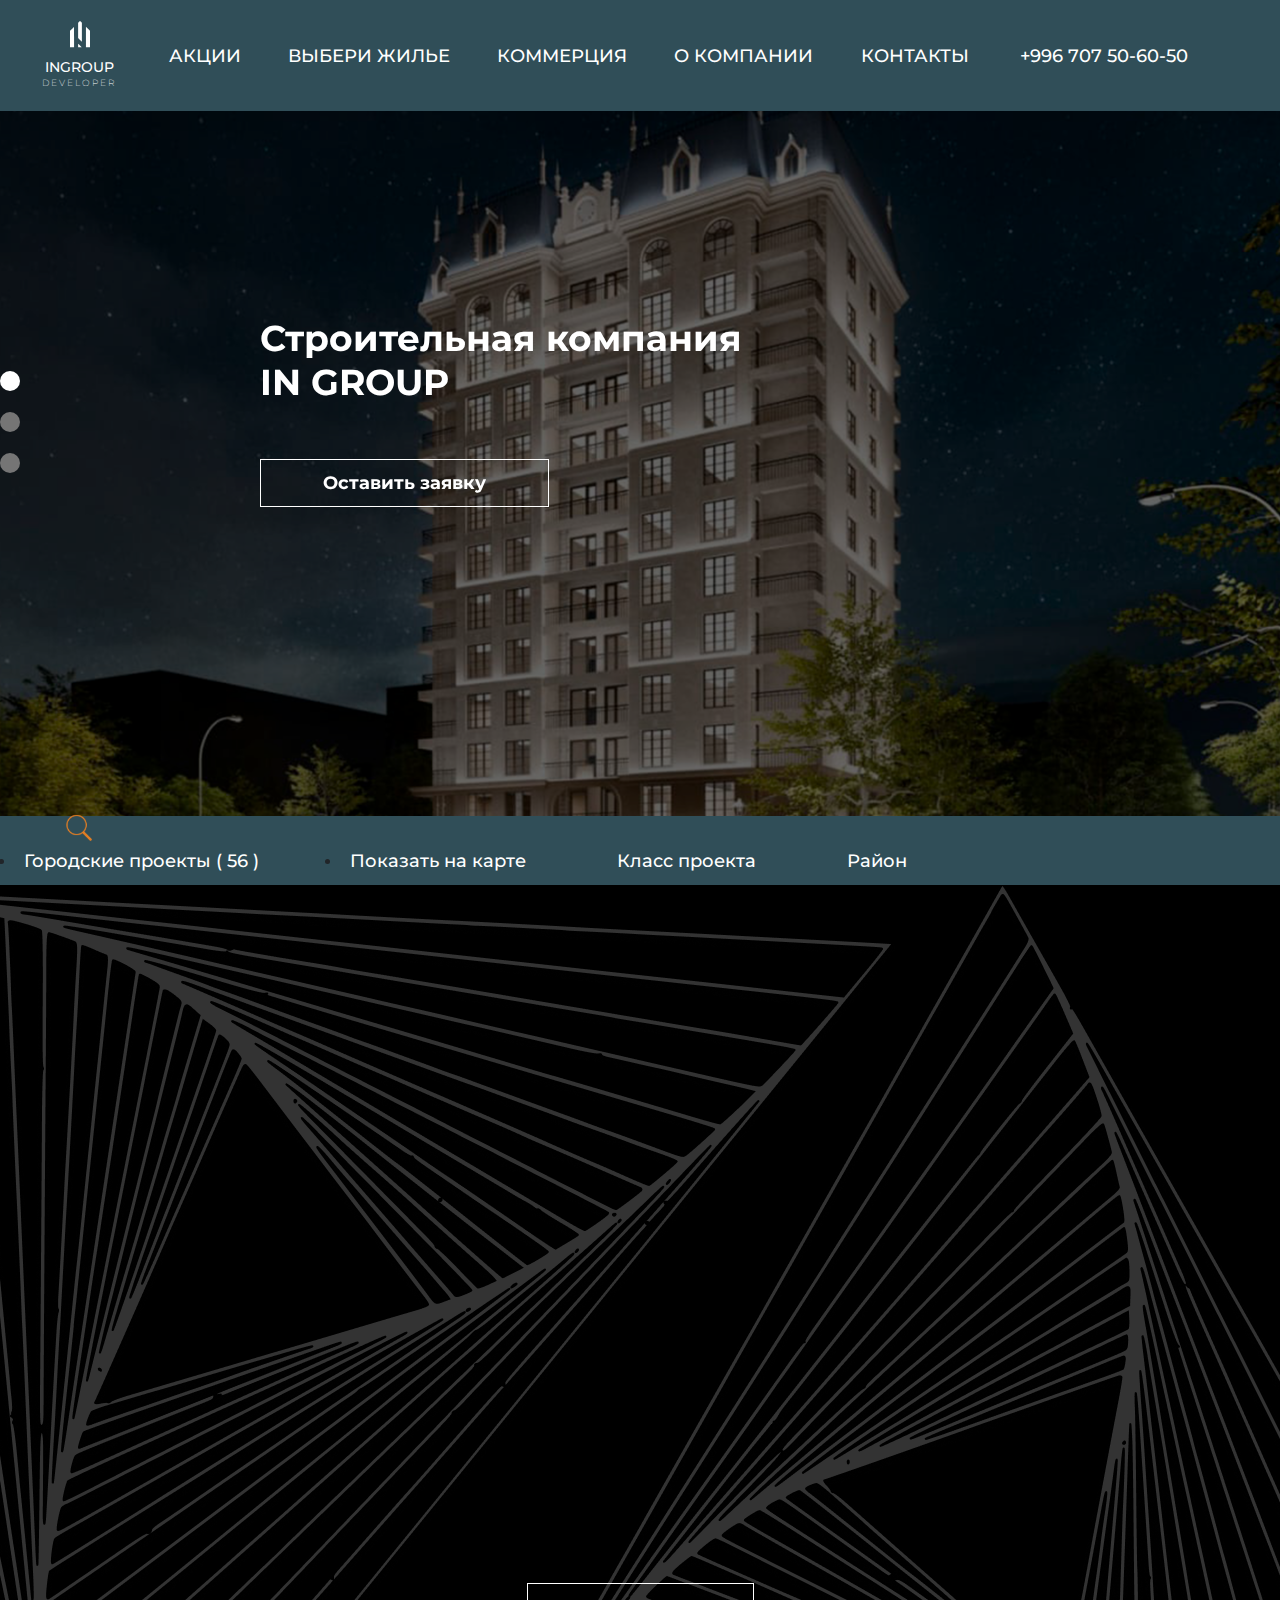
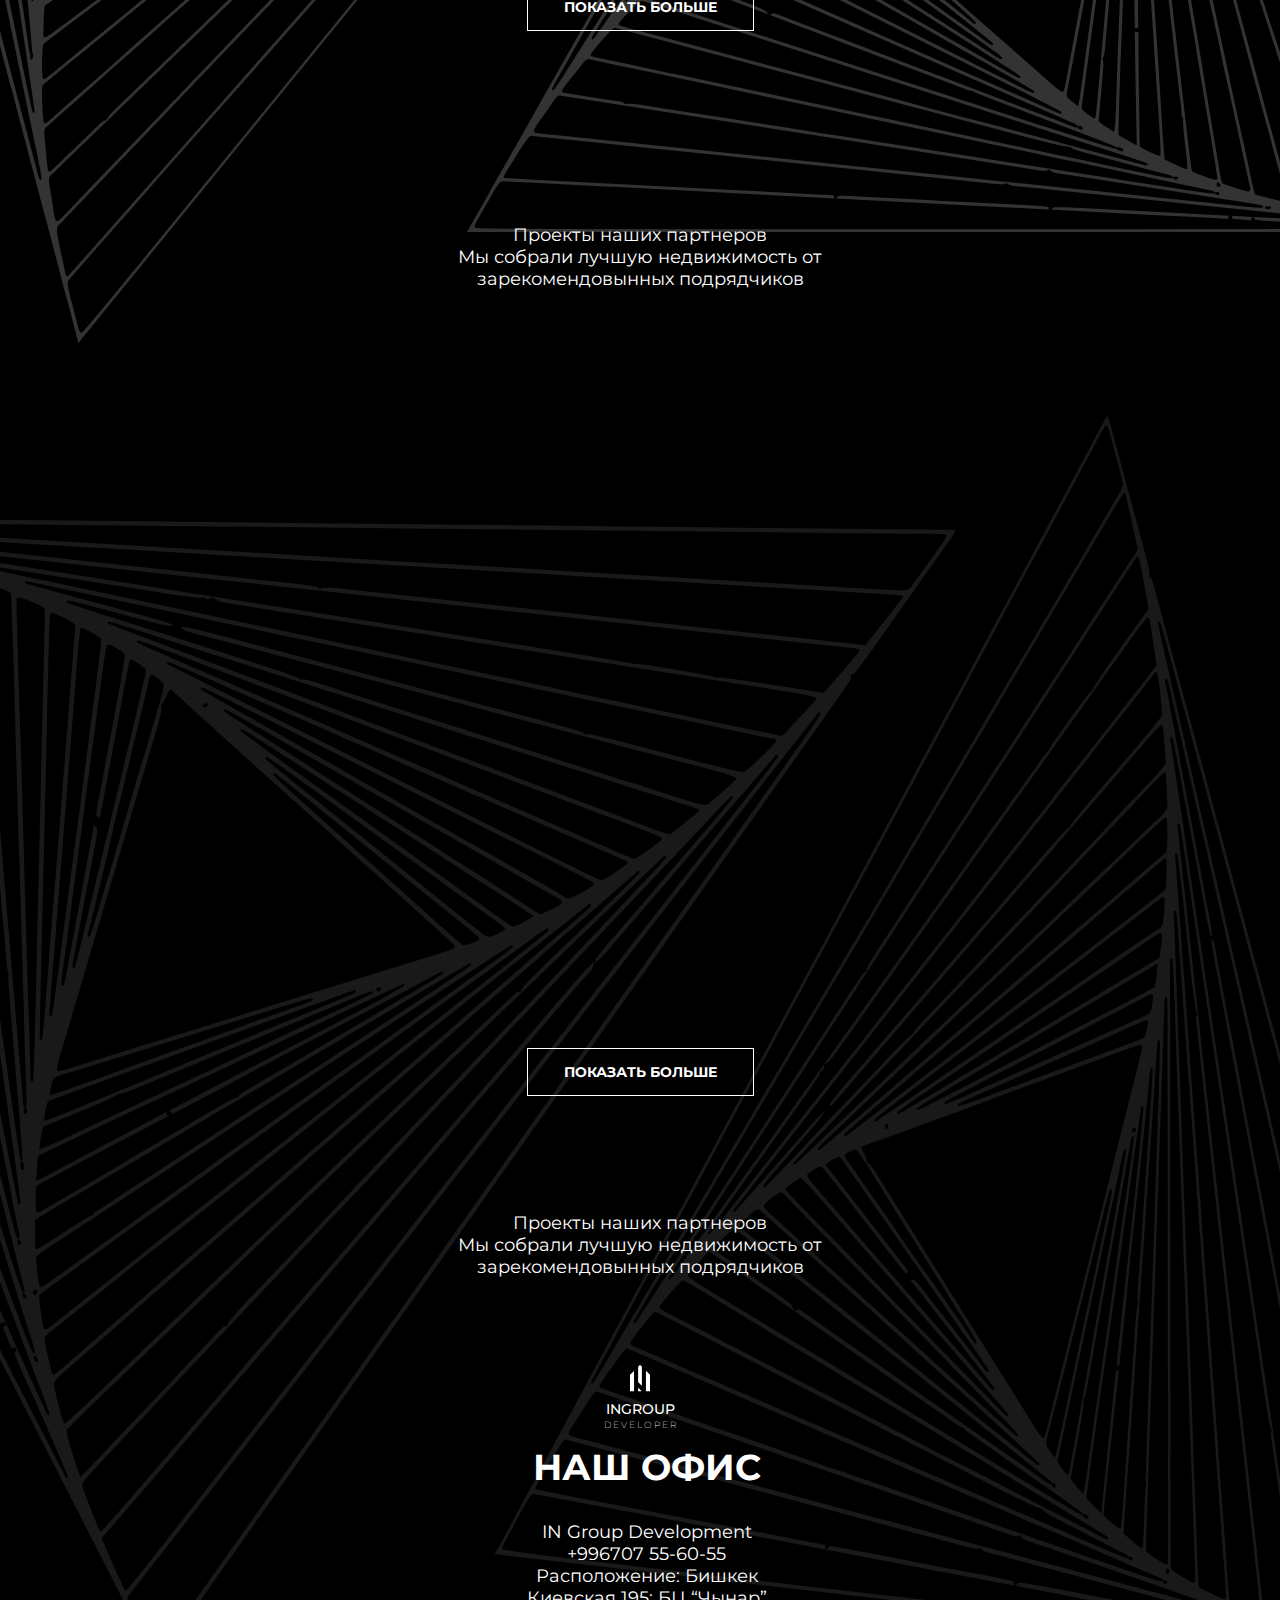
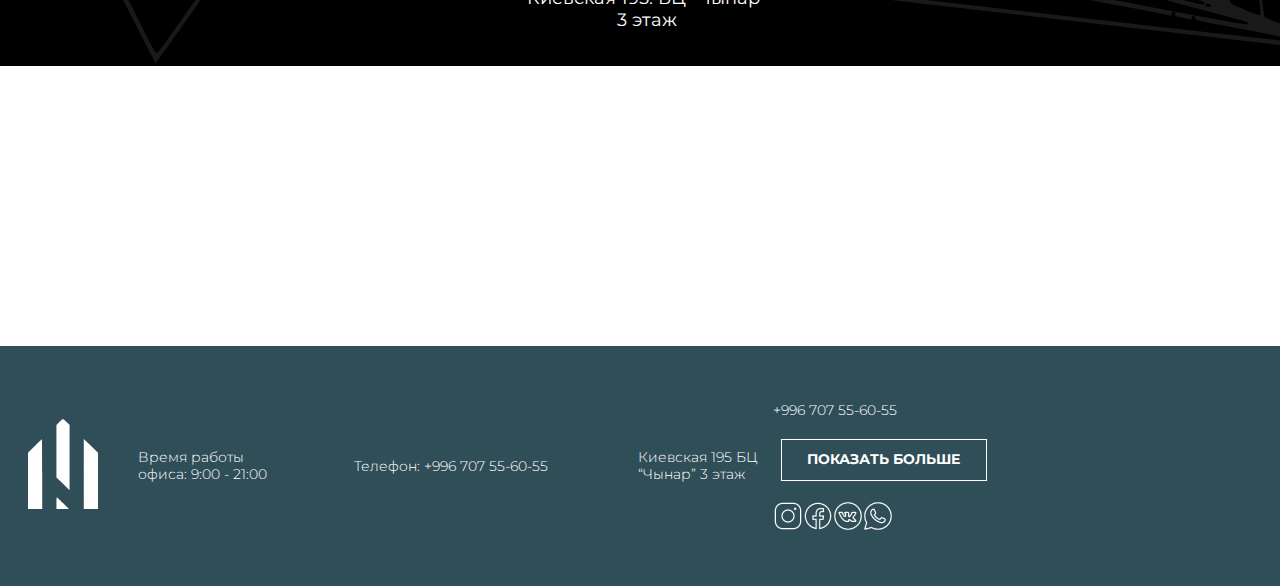
==== commit 38c99ce5: "Закончил анимацию главной страницы" ====
--- a/index.html
+++ b/index.html
@@ -93,8 +93,8 @@
       </div>
       <div class="position-absolute slider-block__title">
         <div class=" d-flex flex-column justify-content-start">
-          <span class="d-flex">Строительная компания</span>
-          <span class="d-flex">IN GROUP</span>
+          <span class="d-flex _anim-item _anim-no-hide">Строительная компания</span>
+          <span class="d-flex _anim-item _anim-no-hide">IN GROUP</span>
         </div>
         <button type="button" class="d-flex justify-content-start">
           Оставить заявку
@@ -198,42 +198,42 @@
   <section class="progect">
     <div class="container-xxl">
       <div class="house d-flex flex-wrap">
-        <div class="house__item ">
+        <div class="house__item _anim-item _anim-no-hide">
           <img class="house__item--img" src="/img/project/house1.png" alt="" />
           <div class="house__item--block">
             <span class="">LONDON</span>
             <img src="img/project/Arrow 1.png" alt="" class="" />
           </div>
         </div>
-        <div class="house__item ">
+        <div class="house__item _anim-item _anim-no-hide">
           <img class="house__item--img" src="/img/project/house2.png" alt="" />
           <div class="house__item--block">
             <span class="">VICTORY+</span>
             <img src="img/project/Arrow 1.png" alt="" class="" />
           </div>
         </div>
-        <div class="house__item ">
+        <div class="house__item _anim-item _anim-no-hide">
           <img class="house__item--img" src="/img/project/house3.png" alt="" />
           <div class="house__item--block">
             <span class="">LUXOR TOWNHOUSE</span>
             <img src="img/project/Arrow 1.png" alt="" class="" />
           </div>
         </div>
-        <div class="house__item">
+        <div class="house__item _anim-item _anim-no-hide">
           <img class="house__item--img" src="/img/project/house4.png" alt="" />
           <div class="house__item--block">
             <span class="">HOUSE NAME</span>
             <img src="img/project/Arrow 1.png" alt="" class="" />
           </div>
         </div>
-        <div class="house__item">
+        <div class="house__item _anim-item _anim-no-hide">
           <img class="house__item--img" src="/img/project/house5.png" alt="" />
           <div class="house__item--block">
             <span class="">HOUSE NAME</span>
             <img src="img/project/Arrow 1.png" alt="" class="" />
           </div>
         </div>
-        <div class="house__item">
+        <div class="house__item _anim-item _anim-no-hide">
           <img class="house__item--img" src="/img/project/house6.png" alt="" />
           <div class="house__item--block">
             <span class="">HOUSE NAME</span>
@@ -243,7 +243,7 @@
       </div>
       <div class="d-flex flex-column align-items-center project-title">
         <button type="button" class="">ПОКАЗАТЬ БОЛЬШЕ</button>
-        <span class="span1"> ПРОЕКТЫ IN GROUP DEVELOPMENT </span>
+        <span class="span1 _anim-item _anim-no-hide"> ПРОЕКТЫ IN GROUP DEVELOPMENT </span>
         <div class="">
           Проекты наших партнеров
           <br />Мы собрали лучшую недвижимость от <br />зарекомендовынных
@@ -251,42 +251,42 @@
         </div>
       </div>
       <div class="house d-flex flex-wrap">
-        <div class="house__item">
+        <div class="house__item _anim-item _anim-no-hide">
           <img class="house__item--img" src="/img/project/house1.png" alt="" />
           <div class="house__item--block">
             <span class="">LONDON</span>
             <img src="img/project/Arrow 1.png" alt="" class="" />
           </div>
         </div>
-        <div class="house__item">
+        <div class="house__item _anim-item _anim-no-hide">
           <img class="house__item--img" src="/img/project/house2.png" alt="" />
           <div class="house__item--block">
             <span class="">VICTORY+</span>
             <img src="img/project/Arrow 1.png" alt="" class="" />
           </div>
         </div>
-        <div class="house__item">
+        <div class="house__item _anim-item _anim-no-hide">
           <img class="house__item--img" src="/img/project/house3.png" alt="" />
           <div class="house__item--block">
             <span class="">LUXOR TOWNHOUSE</span>
             <img src="img/project/Arrow 1.png" alt="" class="" />
           </div>
         </div>
-        <div class="house__item">
+        <div class="house__item _anim-item _anim-no-hide">
           <img class="house__item--img" src="/img/project/house4.png" alt="" />
           <div class="house__item--block">
             <span class="">HOUSE NAME</span>
             <img src="img/project/Arrow 1.png" alt="" class="" />
           </div>
         </div>
-        <div class="house__item">
+        <div class="house__item _anim-item _anim-no-hide">
           <img class="house__item--img" src="/img/project/house5.png" alt="" />
           <div class="house__item--block">
             <span class="">HOUSE NAME</span>
             <img src="img/project/Arrow 1.png" alt="" class="" />
           </div>
         </div>
-        <div class="house__item">
+        <div class="house__item _anim-item _anim-no-hide">
           <img class="house__item--img" src="/img/project/house6.png" alt="" />
           <div class="house__item--block">
             <span class="">HOUSE NAME</span>
--- a/css/main.css
+++ b/css/main.css
@@ -314,6 +314,11 @@
   font-size: 36px;
   line-height: 44px;
   color: #FFFFFF;
+  opacity: 0;
+  -webkit-transform: translate(0px, 100%);
+          transform: translate(0px, 100%);
+  -webkit-transition: all 0.9s ease 0s;
+  transition: all 0.9s ease 0s;
 }
 
 @media screen and (max-width: 776px) {
@@ -393,6 +398,10 @@
   height: 69px !important;
 }
 
+.lowerbar__svg {
+  margin-left: 250px;
+}
+
 @media screen and (max-width: 992px) {
   .lowerbar__svg {
     display: none;
@@ -493,6 +502,48 @@
   }
 }
 
+.house__item:nth-child(1) {
+  -webkit-transform: translate(-100%, 0px);
+          transform: translate(-100%, 0px);
+  -webkit-transition: all 0.9s ease 0.4s;
+  transition: all 0.9s ease 0.4s;
+}
+
+.house__item:nth-child(2) {
+  -webkit-transform: translate(0px, 100%);
+          transform: translate(0px, 100%);
+  -webkit-transition: all 0.9s ease 0s;
+  transition: all 0.9s ease 0s;
+}
+
+.house__item:nth-child(3) {
+  -webkit-transform: translate(100%, 0px);
+          transform: translate(100%, 0px);
+  -webkit-transition: all 0.9s ease 0.4s;
+  transition: all 0.9s ease 0.4s;
+}
+
+.house__item:nth-child(4) {
+  -webkit-transform: translate(-100%, 0px);
+          transform: translate(-100%, 0px);
+  -webkit-transition: all 0.9s ease 1s;
+  transition: all 0.9s ease 1s;
+}
+
+.house__item:nth-child(5) {
+  -webkit-transform: translate(0px, 100%);
+          transform: translate(0px, 100%);
+  -webkit-transition: all 0.9s ease 0s;
+  transition: all 0.9s ease 0s;
+}
+
+.house__item:nth-child(6) {
+  -webkit-transform: translate(100%, 0px);
+          transform: translate(100%, 0px);
+  -webkit-transition: all 0.9s ease 1s;
+  transition: all 0.9s ease 1s;
+}
+
 .house__item {
   position: relative;
   padding-right: 0 !important;
@@ -500,6 +551,7 @@
   height: 325px;
   overflow: hidden;
   border: 7px solid rgba(28, 28, 28, 0);
+  opacity: 0;
 }
 
 @media screen and (max-width: 1320px) {
@@ -568,8 +620,14 @@
 
 .house__item--block img:hover {
   padding-right: 0;
-  -webkit-transition: .7ms;
-  transition: .7ms;
+  -webkit-transition: all 0.3s ease;
+  transition: all 0.3s ease;
+}
+
+._active {
+  opacity: 1 !important;
+  -webkit-transform: translate(0px, 0px) !important;
+          transform: translate(0px, 0px) !important;
 }
 
 @media screen and (max-width: 576px) {
@@ -608,6 +666,11 @@
   line-height: 44px;
   color: #FFFFFF;
   margin-top: 119px;
+  opacity: 0;
+  -webkit-transform: translate(0px, 120%);
+          transform: translate(0px, 120%);
+  -webkit-transition: all 0.8s ease 0s;
+  transition: all 0.8s ease 0s;
 }
 
 @media screen and (max-width: 776px) {
@@ -945,6 +1008,12 @@
           backdrop-filter: blur(4px);
 }
 
+@media screen and (max-width: 576px) {
+  .image button {
+    width: 280px;
+  }
+}
+
 .image .string3 {
   margin-right: 105px;
 }
@@ -964,6 +1033,13 @@
   font-size: 36px;
   line-height: 44px;
   color: #FFFFFF;
+}
+
+@media screen and (max-width: 576px) {
+  .news {
+    font-size: 28px;
+    margin-left: 30px;
+  }
 }
 
 .footer-background {
@@ -982,6 +1058,14 @@
           justify-content: center;
 }
 
+@media screen and (max-width: 576px) {
+  .choose-footer {
+    -webkit-box-align: center;
+        -ms-flex-align: center;
+            align-items: center;
+  }
+}
+
 .choose-footer__form {
   position: absolute;
   gap: 50px;
@@ -991,6 +1075,12 @@
   font-size: 24px;
   line-height: 29px;
   color: #FFFFFF;
+}
+
+@media screen and (max-width: 576px) {
+  .choose-footer__form {
+    font-size: 20px;
+  }
 }
 
 .choose-footer__form button {
@@ -1007,6 +1097,18 @@
   width: 280px;
 }
 
+@media screen and (max-width: 576px) {
+  .choose-footer__form button {
+    margin-left: 15px;
+  }
+}
+
+@media screen and (max-width: 320px) {
+  .choose-footer__form button {
+    margin-left: 0px;
+  }
+}
+
 .choose-footer .input {
   height: 25px;
 }
@@ -1020,12 +1122,18 @@
   padding-left: 10px;
 }
 
-.section-ingormation-background {
+@media screen and (max-width: 576px) {
+  .choose-footer input {
+    width: 50%;
+  }
+}
+
+.section-information-background {
   height: 2100px;
   background-image: url("../img/commerce/image.png");
   background-size: cover;
   background-repeat: no-repeat;
-  background-position: cente;
+  background-position: center;
 }
 
 .information {
@@ -1033,40 +1141,166 @@
   height: 2100px;
 }
 
+@media screen and (max-width: 576px) {
+  .information .information-block_1 {
+    -webkit-box-orient: vertical;
+    -webkit-box-direction: normal;
+        -ms-flex-direction: column;
+            flex-direction: column;
+    -webkit-box-pack: start;
+        -ms-flex-pack: start;
+            justify-content: start;
+  }
+}
+
 .information .block1 {
   height: 820px;
   width: 439px;
-  margin-right: 165px;
+}
+
+@media screen and (max-width: 992px) {
+  .information .block1 {
+    width: 350px;
+  }
+}
+
+@media screen and (max-width: 776px) {
+  .information .block1 {
+    width: 250px;
+  }
+}
+
+@media screen and (max-width: 576px) {
+  .information .block1 {
+    width: 100%;
+    height: 300px;
+    display: -webkit-box;
+    display: -ms-flexbox;
+    display: flex;
+    -webkit-box-align: center;
+        -ms-flex-align: center;
+            align-items: center;
+  }
 }
 
 .information .block1 div {
   width: 439px;
   height: 400px;
-  margin-top: 80px;
+  margin-top: 120px;
   background: #C4C4C4;
+}
+
+@media screen and (max-width: 992px) {
+  .information .block1 div {
+    width: 350px;
+    height: 380px;
+  }
+}
+
+@media screen and (max-width: 776px) {
+  .information .block1 div {
+    width: 250px;
+    height: 300px;
+  }
+}
+
+@media screen and (max-width: 576px) {
+  .information .block1 div {
+    margin-top: 20px;
+    width: 300px;
+    height: 200px;
+  }
 }
 
 .information .block2 {
   height: 700px;
-  width: 520px;
+  width: 450px;
+  margin-right: 0;
+}
+
+@media screen and (max-width: 992px) {
+  .information .block2 {
+    width: 350px;
+  }
+}
+
+@media screen and (max-width: 776px) {
+  .information .block2 {
+    width: 250px;
+  }
+}
+
+@media screen and (max-width: 576px) {
+  .information .block2 {
+    width: 100%;
+    height: 400px;
+    display: -webkit-box;
+    display: -ms-flexbox;
+    display: flex;
+    -webkit-box-align: center;
+        -ms-flex-align: center;
+            align-items: center;
+    margin-bottom: 100px;
+  }
 }
 
 .information .block2 div {
   width: 439px;
   height: 395px;
-  margin-left: 50px;
   margin-top: 30px;
   background: #C4C4C4;
 }
 
+@media screen and (max-width: 992px) {
+  .information .block2 div {
+    width: 350px;
+    height: 380px;
+  }
+}
+
+@media screen and (max-width: 776px) {
+  .information .block2 div {
+    width: 250px;
+    height: 300px;
+  }
+}
+
+@media screen and (max-width: 576px) {
+  .information .block2 div {
+    margin-top: 20px;
+    width: 300px;
+    height: 200px;
+  }
+}
+
 .information span {
   margin-top: 90px;
   font-style: normal;
   font-weight: 500;
-  font-size: 36px;
+  font-size: 30px;
   line-height: 44px;
   text-align: center;
   color: #FFFFFF;
+}
+
+@media screen and (max-width: 992px) {
+  .information span {
+    font-size: 20px;
+  }
+}
+
+@media screen and (max-width: 776px) {
+  .information span {
+    font-size: 10px;
+  }
+}
+
+@media screen and (max-width: 576px) {
+  .information span {
+    margin-top: 30px;
+    font-size: 20px;
+    line-height: 30px;
+  }
 }
 
 .information .row {
@@ -1113,9 +1347,47 @@
   color: #FFFFFF;
 }
 
+@media screen and (max-width: 992px) {
+  .information2 span {
+    font-size: 30px;
+  }
+}
+
+@media screen and (max-width: 576px) {
+  .information2 span {
+    font-size: 20px;
+  }
+}
+
 .information2 a {
   margin-right: 250px;
   margin-left: 130px;
+}
+
+@media screen and (max-width: 1200px) {
+  .information2 a {
+    margin-right: 100px;
+  }
+}
+
+@media screen and (max-width: 992px) {
+  .information2 a {
+    margin-right: 70px;
+    margin-left: 90px;
+  }
+  .information2 a svg {
+    width: 50px;
+  }
+}
+
+@media screen and (max-width: 776px) {
+  .information2 a {
+    margin-right: 25px;
+    margin-left: 50px;
+  }
+  .information2 a svg {
+    width: 30px;
+  }
 }
 
 .section-ingormation-background3 {
@@ -1123,7 +1395,7 @@
   background-image: url("../img/commerce/image3.png");
   background-size: cover;
   background-repeat: no-repeat;
-  background-position: cente;
+  background-position: center;
 }
 
 .information3 {
@@ -1143,6 +1415,35 @@
   color: #FFFFFF;
 }
 
+@media screen and (max-width: 992px) {
+  .information3__block {
+    width: 600px;
+    height: 400px;
+  }
+}
+
+@media screen and (max-width: 776px) {
+  .information3__block {
+    width: 400px;
+    height: 300px;
+  }
+}
+
+@media screen and (max-width: 576px) {
+  .information3__block {
+    width: 320px;
+    height: 180px;
+    font-size: 18px;
+  }
+}
+
+@media screen and (max-width: 320px) {
+  .information3__block {
+    width: 270px;
+    height: 200px;
+  }
+}
+
 .section-ingormation-background4 {
   height: 711px;
   background: #405258;
@@ -1150,6 +1451,15 @@
 
 .information4 {
   height: 711px;
+}
+
+@media screen and (max-width: 576px) {
+  .information4 {
+    -webkit-box-orient: vertical;
+    -webkit-box-direction: normal;
+        -ms-flex-direction: column;
+            flex-direction: column;
+  }
 }
 
 .information4__block {
@@ -1158,6 +1468,34 @@
   height: 577px;
 }
 
+@media screen and (max-width: 1200px) {
+  .information4__block {
+    margin-left: 50px;
+  }
+}
+
+@media screen and (max-width: 992px) {
+  .information4__block {
+    width: 30%;
+    height: 400px;
+    margin-top: 0px;
+  }
+}
+
+@media screen and (max-width: 576px) {
+  .information4__block {
+    width: 300px;
+    height: 300px;
+    margin-top: 0px;
+  }
+}
+
+@media screen and (max-width: 320px) {
+  .information4__block {
+    width: 200px;
+  }
+}
+
 .information4__block span {
   margin-bottom: 80px;
   font-style: normal;
@@ -1167,6 +1505,18 @@
   color: #FFFFFF;
 }
 
+@media screen and (max-width: 992px) {
+  .information4__block span {
+    margin-bottom: 30px;
+  }
+}
+
+@media screen and (max-width: 576px) {
+  .information4__block span {
+    margin-bottom: 20px;
+  }
+}
+
 .information4__block div {
   font-style: normal;
   font-weight: 500;
@@ -1174,4 +1524,39 @@
   line-height: 18px;
   color: #FFFFFF;
 }
+
+@media screen and (max-width: 992px) {
+  .information4__block div {
+    height: 500px;
+    overflow: hidden;
+  }
+}
+
+@media screen and (max-width: 576px) {
+  .information4__block div {
+    height: 100px;
+    overflow: hidden;
+  }
+}
+
+@media screen and (max-width: 776px) {
+  .information4 .information4__img img {
+    width: 100%;
+    height: 80%;
+  }
+}
+
+@media screen and (max-width: 576px) {
+  .information4 .information4__img {
+    display: -webkit-box;
+    display: -ms-flexbox;
+    display: flex;
+    -webkit-box-pack: center;
+        -ms-flex-pack: center;
+            justify-content: center;
+    -webkit-box-align: center;
+        -ms-flex-align: center;
+            align-items: center;
+  }
+}
 /*# sourceMappingURL=main.css.map */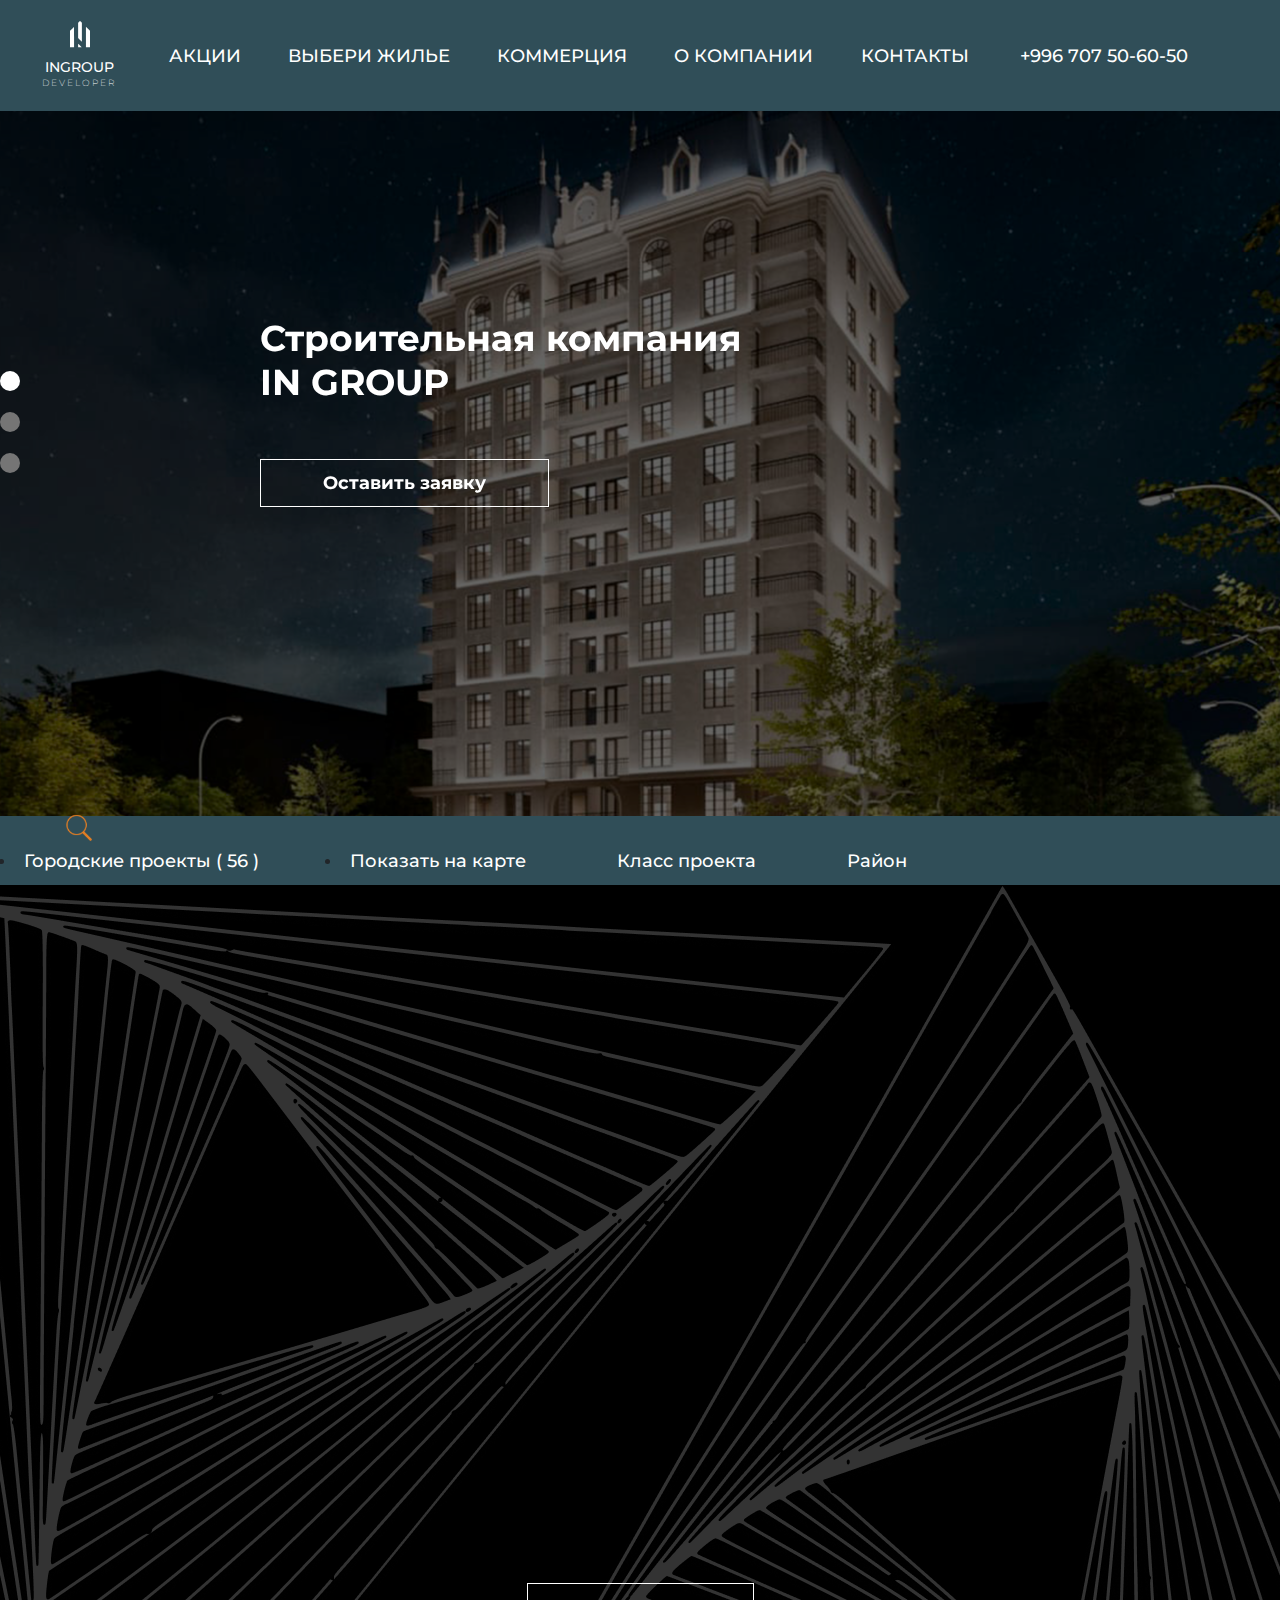
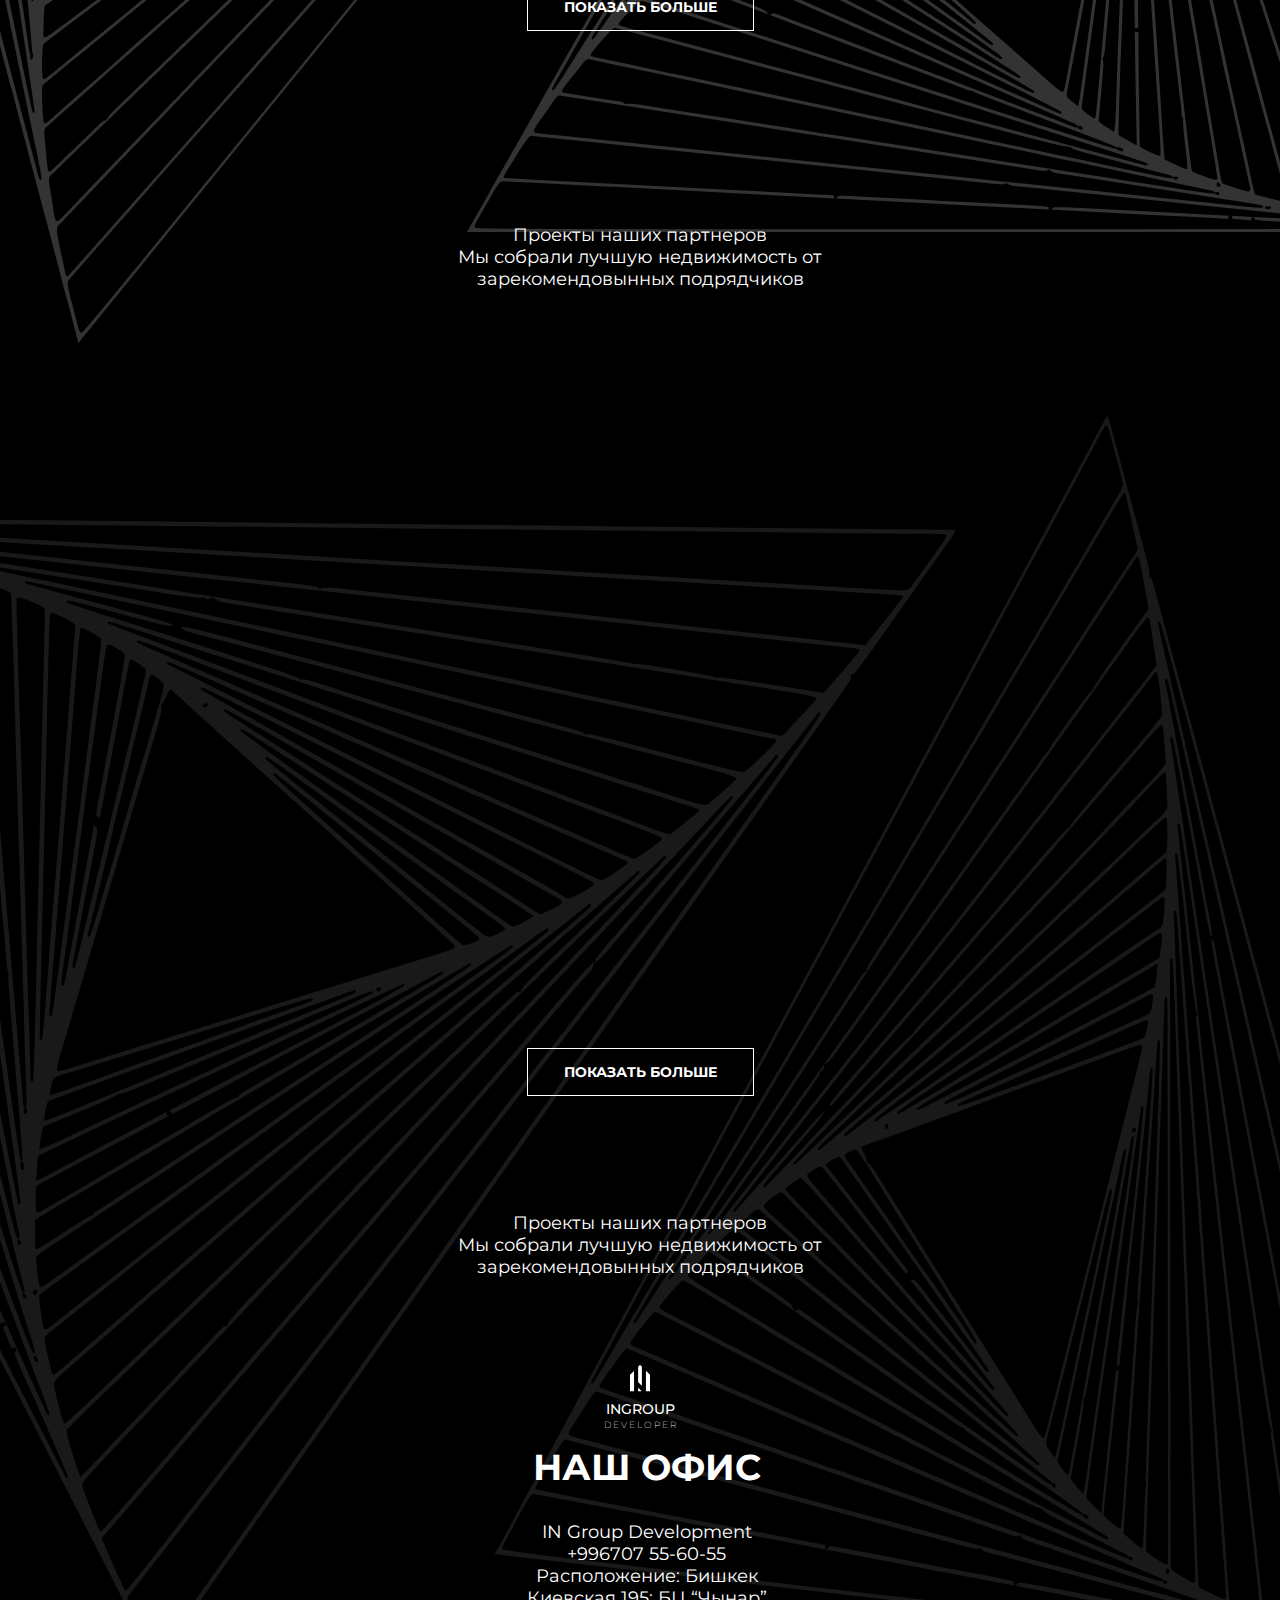
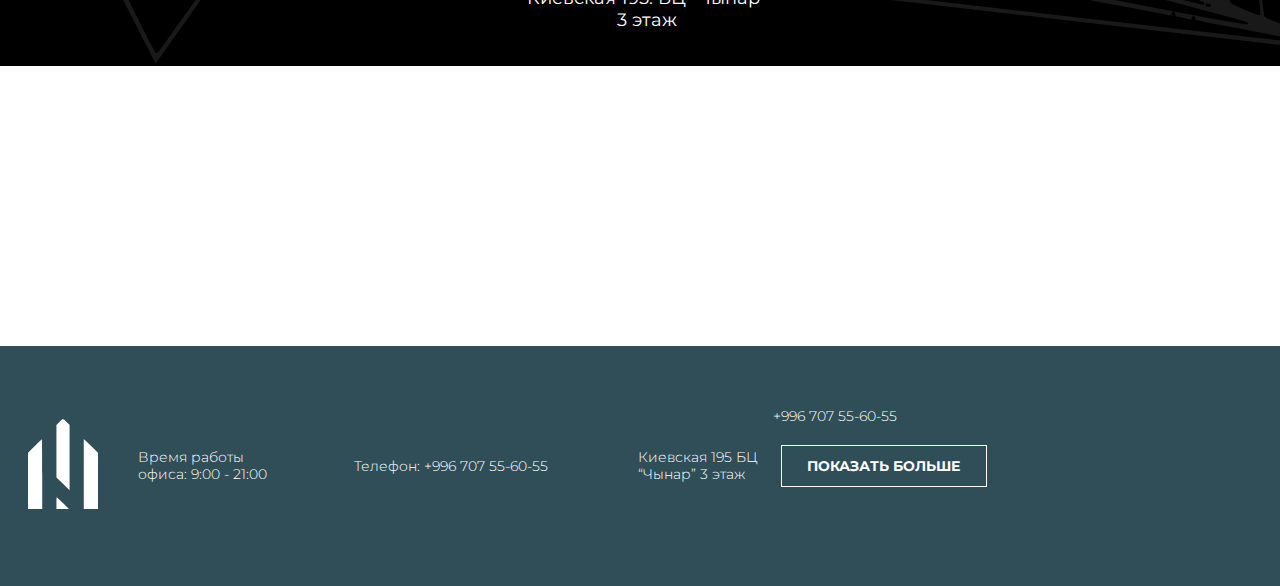
==== commit 78f09da0: "дороботка" ====
--- a/index.html
+++ b/index.html
@@ -200,45 +200,45 @@
       <div class="house d-flex flex-wrap">
         <div class="house__item _anim-item _anim-no-hide">
           <img class="house__item--img" src="/img/project/house1.png" alt="" />
-          <div class="house__item--block">
+          <a href="#" class="house__item--block">
             <span class="">LONDON</span>
-            <img src="img/project/Arrow 1.png" alt="" class="" />
-          </div>
+            <img src="img/project/Arrow_1.png" alt="" class="" />
+          </a>
         </div>
         <div class="house__item _anim-item _anim-no-hide">
           <img class="house__item--img" src="/img/project/house2.png" alt="" />
-          <div class="house__item--block">
+          <a href="#" class="house__item--block">
             <span class="">VICTORY+</span>
-            <img src="img/project/Arrow 1.png" alt="" class="" />
-          </div>
+            <img src="img/project/Arrow_1.png" alt="" class="" />
+          </a>
         </div>
         <div class="house__item _anim-item _anim-no-hide">
           <img class="house__item--img" src="/img/project/house3.png" alt="" />
-          <div class="house__item--block">
+          <a href="#" class="house__item--block">
             <span class="">LUXOR TOWNHOUSE</span>
-            <img src="img/project/Arrow 1.png" alt="" class="" />
-          </div>
+            <img src="img/project/Arrow_1.png" alt="" class="" />
+          </a>
         </div>
         <div class="house__item _anim-item _anim-no-hide">
           <img class="house__item--img" src="/img/project/house4.png" alt="" />
-          <div class="house__item--block">
-            <span class="">HOUSE NAME</span>
-            <img src="img/project/Arrow 1.png" alt="" class="" />
-          </div>
+          <a href="#" class="house__item--block">
+            <span class="">HOUSE NAME</span>
+            <img src="img/project/Arrow_1.png" alt="" class="" />
+          </a>
         </div>
         <div class="house__item _anim-item _anim-no-hide">
           <img class="house__item--img" src="/img/project/house5.png" alt="" />
-          <div class="house__item--block">
-            <span class="">HOUSE NAME</span>
-            <img src="img/project/Arrow 1.png" alt="" class="" />
-          </div>
+          <a href="#" class="house__item--block">
+            <span class="">HOUSE NAME</span>
+            <img src="img/project/Arrow_1.png" alt="" class="" />
+          </a>
         </div>
         <div class="house__item _anim-item _anim-no-hide">
           <img class="house__item--img" src="/img/project/house6.png" alt="" />
-          <div class="house__item--block">
-            <span class="">HOUSE NAME</span>
-            <img src="img/project/Arrow 1.png" alt="" class="" />
-          </div>
+          <a href="#" class="house__item--block">
+            <span class="">HOUSE NAME</span>
+            <img src="img/project/Arrow_1.png" alt="" class="" />
+          </a>
         </div>
       </div>
       <div class="d-flex flex-column align-items-center project-title">
@@ -253,45 +253,45 @@
       <div class="house d-flex flex-wrap">
         <div class="house__item _anim-item _anim-no-hide">
           <img class="house__item--img" src="/img/project/house1.png" alt="" />
-          <div class="house__item--block">
+          <a href="#" class="house__item--block">
             <span class="">LONDON</span>
-            <img src="img/project/Arrow 1.png" alt="" class="" />
-          </div>
+            <img src="img/project/Arrow_1.png" alt="" class="" />
+          </a>
         </div>
         <div class="house__item _anim-item _anim-no-hide">
           <img class="house__item--img" src="/img/project/house2.png" alt="" />
-          <div class="house__item--block">
+          <a href="#" class="house__item--block">
             <span class="">VICTORY+</span>
-            <img src="img/project/Arrow 1.png" alt="" class="" />
-          </div>
+            <img src="img/project/Arrow_1.png" alt="" class="" />
+          </a>
         </div>
         <div class="house__item _anim-item _anim-no-hide">
           <img class="house__item--img" src="/img/project/house3.png" alt="" />
-          <div class="house__item--block">
+          <a href="#" class="house__item--block">
             <span class="">LUXOR TOWNHOUSE</span>
-            <img src="img/project/Arrow 1.png" alt="" class="" />
-          </div>
+            <img src="img/project/Arrow_1.png" alt="" class="" />
+          </a>
         </div>
         <div class="house__item _anim-item _anim-no-hide">
           <img class="house__item--img" src="/img/project/house4.png" alt="" />
-          <div class="house__item--block">
-            <span class="">HOUSE NAME</span>
-            <img src="img/project/Arrow 1.png" alt="" class="" />
-          </div>
+          <a href="#" class="house__item--block">
+            <span class="">HOUSE NAME</span>
+            <img src="img/project/Arrow_1.png" alt="" class="" />
+          </a>
         </div>
         <div class="house__item _anim-item _anim-no-hide">
           <img class="house__item--img" src="/img/project/house5.png" alt="" />
-          <div class="house__item--block">
-            <span class="">HOUSE NAME</span>
-            <img src="img/project/Arrow 1.png" alt="" class="" />
-          </div>
+          <a href="#" class="house__item--block">
+            <span class="">HOUSE NAME</span>
+            <img src="img/project/Arrow_1.png" alt="" class="" />
+          </a>
         </div>
         <div class="house__item _anim-item _anim-no-hide">
           <img class="house__item--img" src="/img/project/house6.png" alt="" />
-          <div class="house__item--block">
-            <span class="">HOUSE NAME</span>
-            <img src="img/project/Arrow 1.png" alt="" class="" />
-          </div>
+          <a href="#" class="house__item--block">
+            <span class="">HOUSE NAME</span>
+            <img src="img/project/Arrow_1.png" alt="" class="" />
+          </a>
         </div>
       </div>
       <div class="d-flex flex-column align-items-center project-title">
@@ -321,7 +321,6 @@
           <span>Киевская 195: БЦ “Чынар”</span> <span>3 этаж</span>
         </div>
       </div>
-    </div>
     </div>
   </section>
 
@@ -367,10 +366,10 @@
           <div class="social_network--telephone d-flex">+996 707 55-60-55</div>
           <button type="button" class="ml-2">ПОКАЗАТЬ БОЛЬШЕ</button>
           <div class="d-flex gap-4">
-            <a href="#"><img src="img/icons8-instagram-100 1.png" alt="" /></a>
-            <a href="#"><img src="img/icons8-facebook-100 1.png" alt="" /></a>
-            <a href="#"><img src="img/icons8-vk-circled-100 1.png" alt="" /></a>
-            <a href="#"><img src="img/icons8-whatsapp-100 1.png" alt="" /></a>
+            <a href="#"><img src="img/icons8-instagram-100.png" alt="" /></a>
+            <a href="#"><img src="img/icons8-facebook-100.png" alt="" /></a>
+            <a href="#"><img src="img/icons8-vk-circled-100.png" alt="" /></a>
+            <a href="#"><img src="img/icons8-whatsapp-100.png" alt="" /></a>
           </div>
         </div>
       </div>
--- a/css/main.css
+++ b/css/main.css
@@ -526,8 +526,8 @@
 .house__item:nth-child(4) {
   -webkit-transform: translate(-100%, 0px);
           transform: translate(-100%, 0px);
-  -webkit-transition: all 0.9s ease 1s;
-  transition: all 0.9s ease 1s;
+  -webkit-transition: all 0.9s ease 0.6s;
+  transition: all 0.9s ease 0.6s;
 }
 
 .house__item:nth-child(5) {
@@ -540,8 +540,8 @@
 .house__item:nth-child(6) {
   -webkit-transform: translate(100%, 0px);
           transform: translate(100%, 0px);
-  -webkit-transition: all 0.9s ease 1s;
-  transition: all 0.9s ease 1s;
+  -webkit-transition: all 0.9s ease 0.6s;
+  transition: all 0.9s ease 0.6s;
 }
 
 .house__item {
@@ -604,6 +604,14 @@
   position: absolute;
   bottom: 20px;
   padding: 0 30px;
+  text-decoration: none;
+}
+
+.house__item--block:hover {
+  text-decoration: none;
+  padding-right: 0;
+  -webkit-transition: all 0.3s ease;
+  transition: all 0.3s ease;
 }
 
 .house__item--block span {
@@ -616,12 +624,6 @@
 
 .house__item--block img {
   padding-right: 15px;
-}
-
-.house__item--block img:hover {
-  padding-right: 0;
-  -webkit-transition: all 0.3s ease;
-  transition: all 0.3s ease;
 }
 
 ._active {
@@ -948,6 +950,7 @@
   .items div {
     width: 70% !important;
     height: 100vh;
+    overflow: hidden;
   }
 }
 
